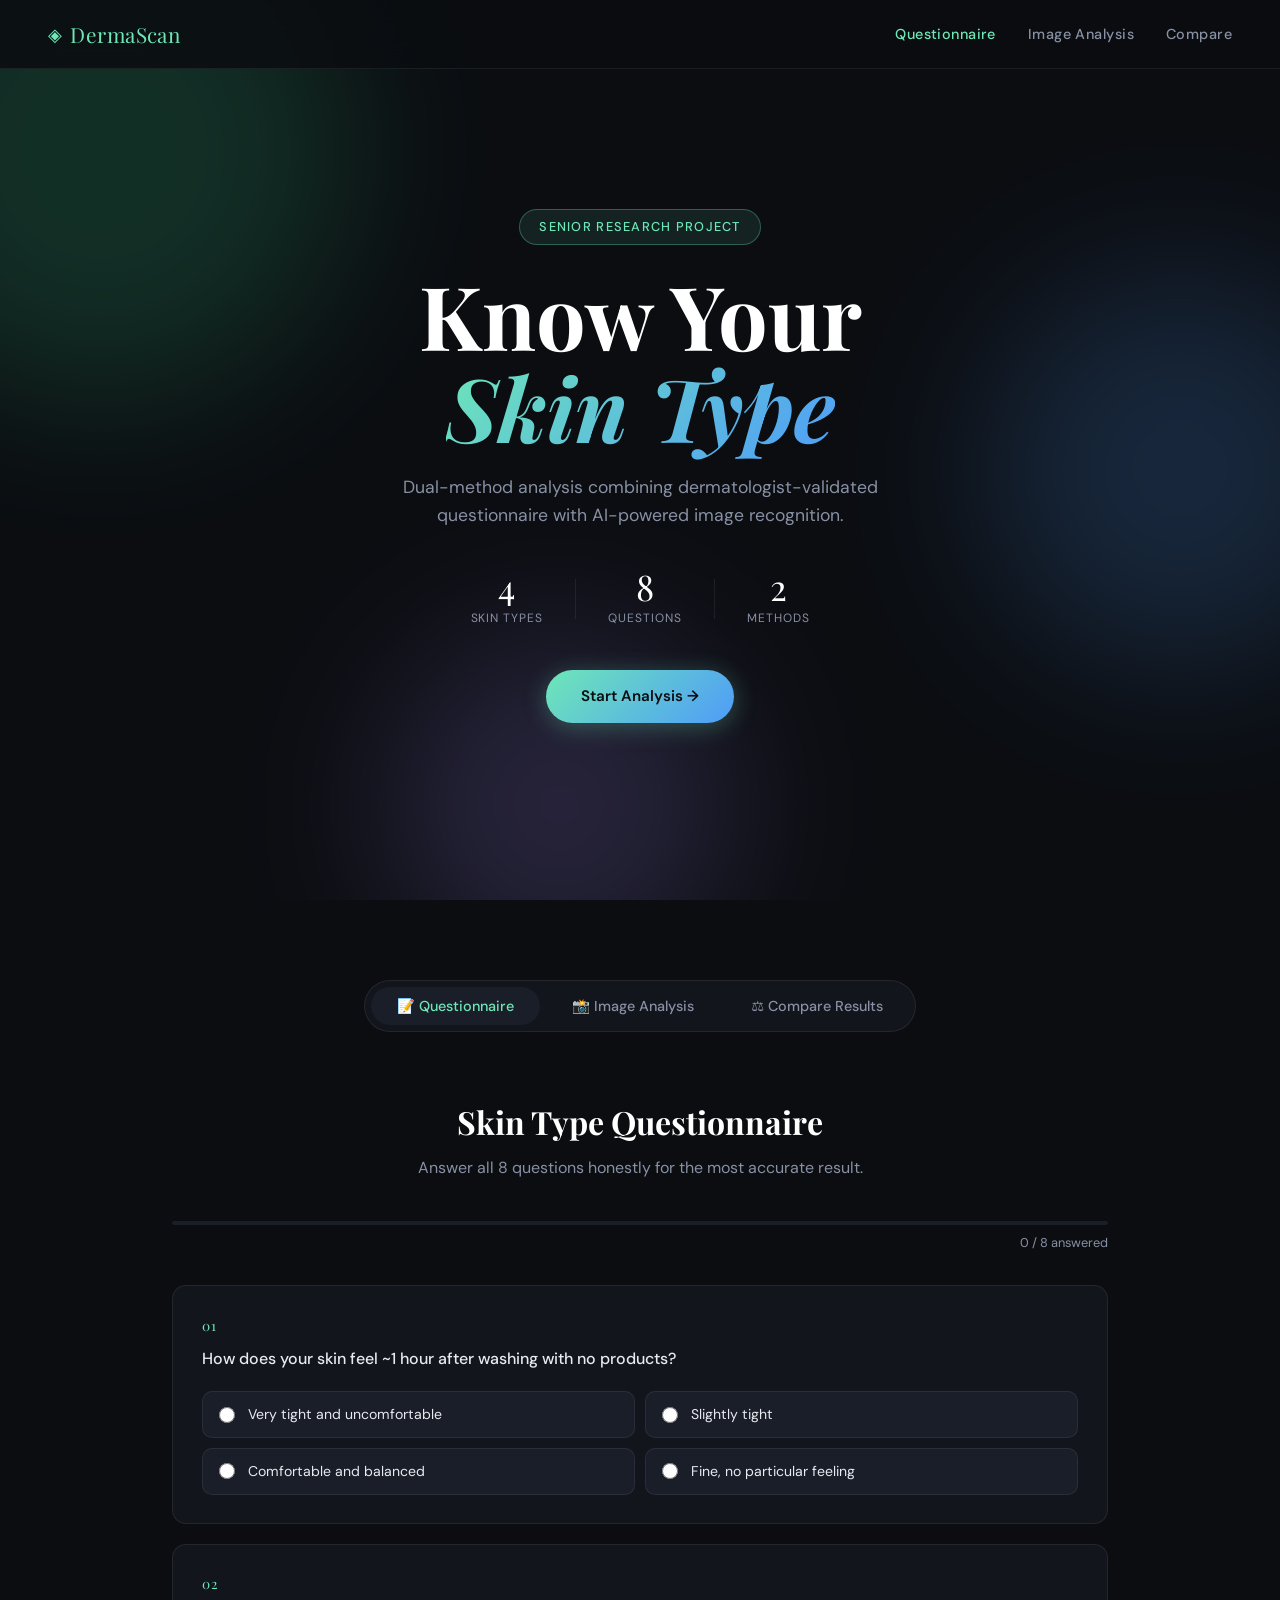
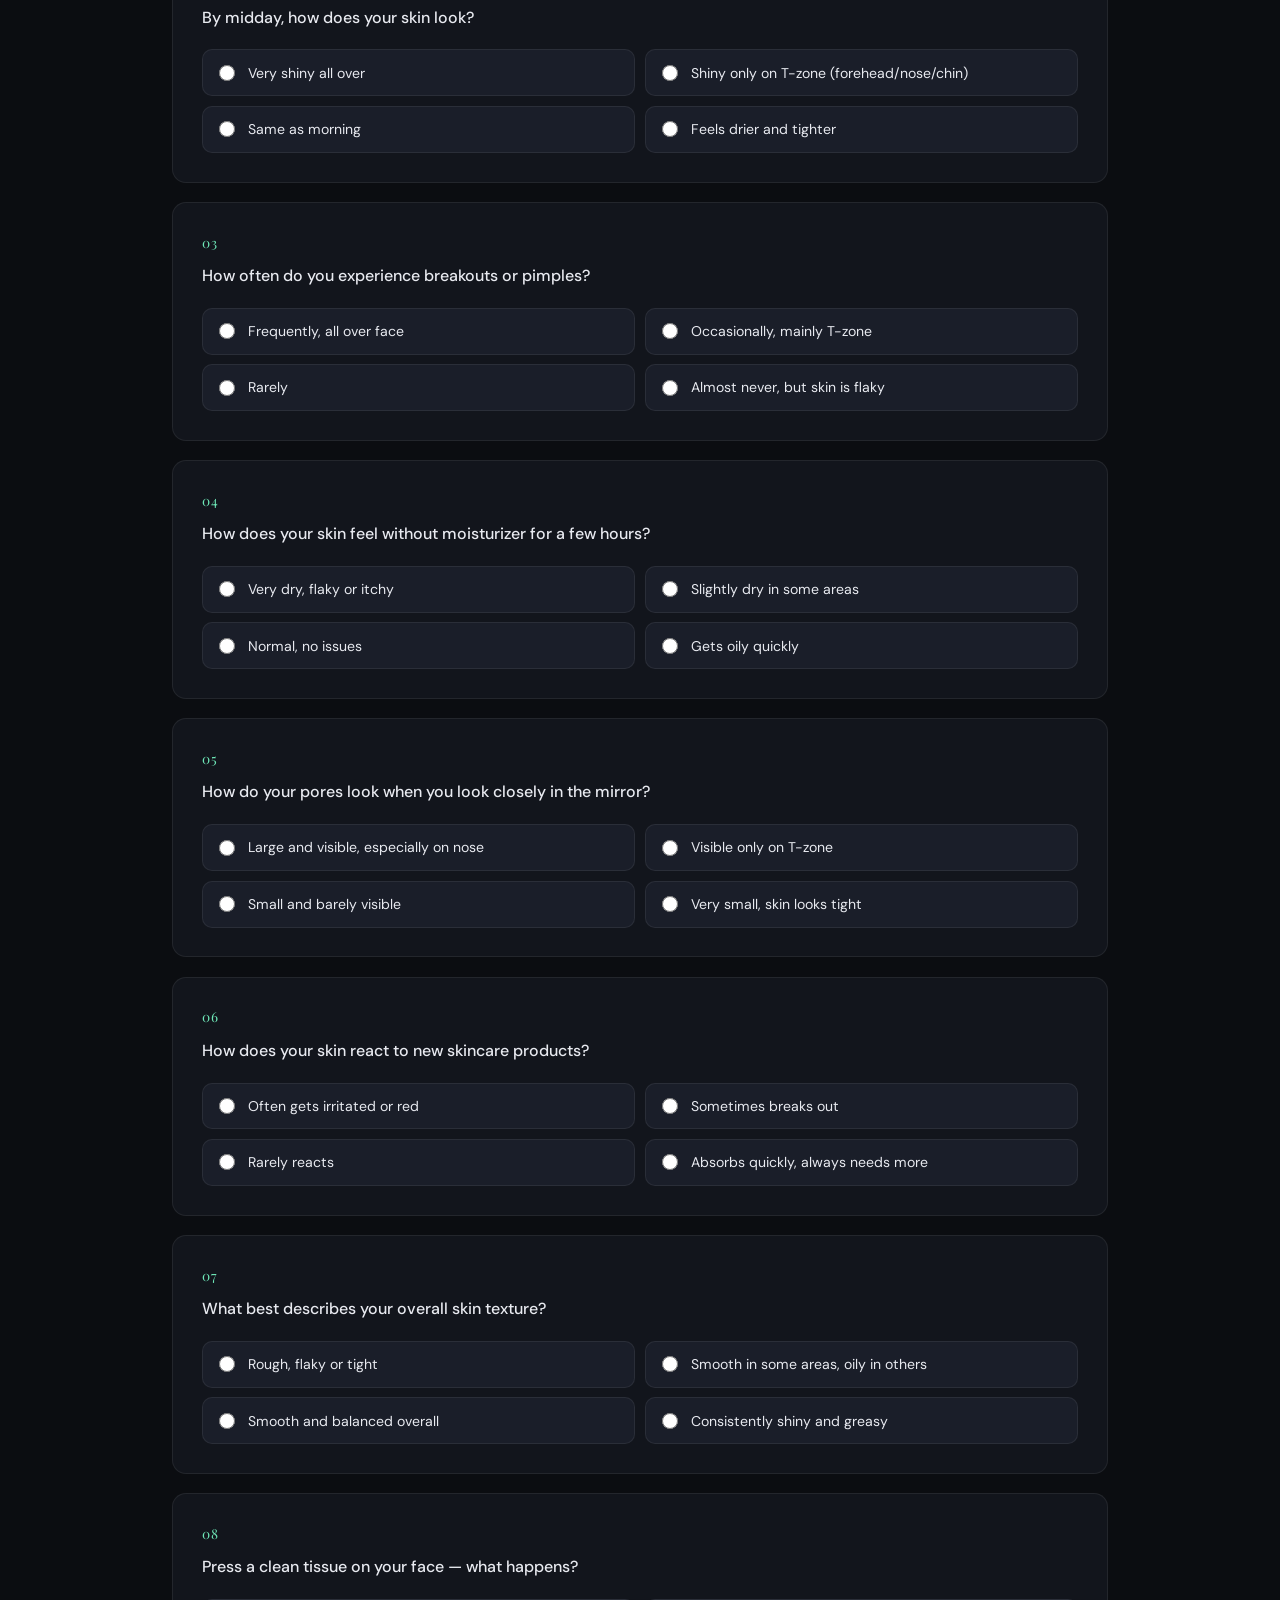
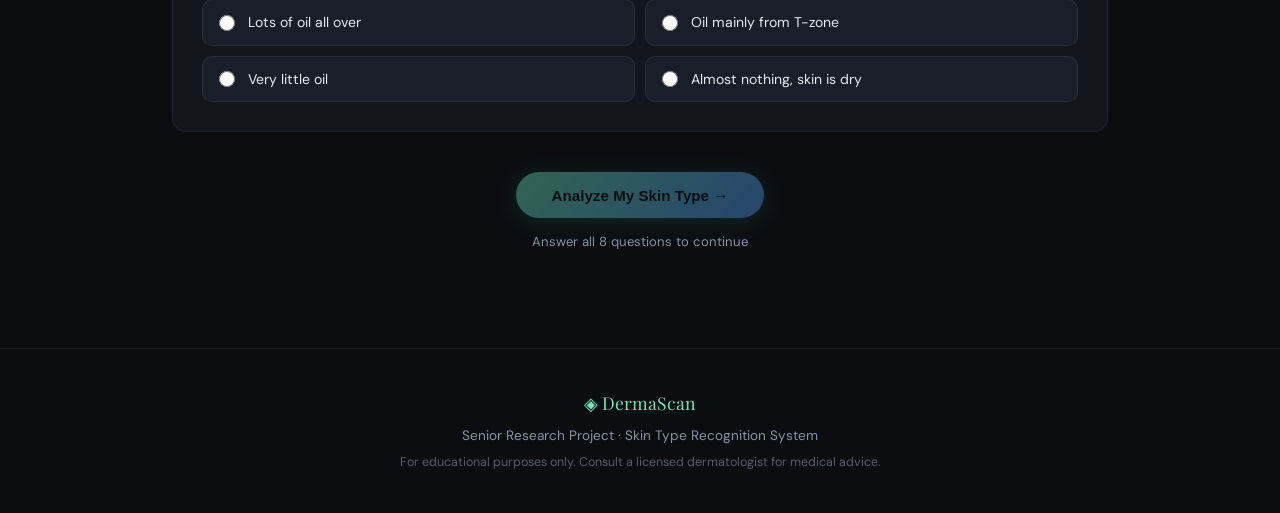
==== templates/index.html @ 72dd7082 "Add files via upload" ====
<!DOCTYPE html>
<html lang="en">
<head>
  <meta charset="UTF-8"/>
  <meta name="viewport" content="width=device-width, initial-scale=1.0"/>
  <title>DermaScan — Skin Type Analyzer</title>
  <link rel="preconnect" href="https://fonts.googleapis.com"/>
  <link href="https://fonts.googleapis.com/css2?family=Playfair+Display:ital,wght@0,400;0,700;1,400&family=DM+Sans:wght@300;400;500&display=swap" rel="stylesheet"/>
  <link rel="stylesheet" href="/static/css/style.css"/>
</head>
<body>

<!-- ── NAV ─────────────────────────────────────────────────────────── -->
<nav class="nav">
  <div class="nav-brand">
    <span class="nav-icon">◈</span>
    <span>DermaScan</span>
  </div>
  <div class="nav-links">
    <a href="#questionnaire" class="nav-link active" data-tab="questionnaire">Questionnaire</a>
    <a href="#image"         class="nav-link"        data-tab="image">Image Analysis</a>
    <a href="#compare"       class="nav-link"        data-tab="compare">Compare</a>
  </div>
</nav>

<!-- ── HERO ────────────────────────────────────────────────────────── -->
<header class="hero">
  <div class="hero-bg">
    <div class="orb orb-1"></div>
    <div class="orb orb-2"></div>
    <div class="orb orb-3"></div>
  </div>
  <div class="hero-content">
    <div class="hero-badge">Senior Research Project</div>
    <h1 class="hero-title">Know Your<br/><em>Skin Type</em></h1>
    <p class="hero-sub">Dual-method analysis combining dermatologist-validated questionnaire with AI-powered image recognition.</p>
    <div class="hero-stats">
      <div class="stat"><span class="stat-num">4</span><span class="stat-label">Skin Types</span></div>
      <div class="stat-divider"></div>
      <div class="stat"><span class="stat-num">8</span><span class="stat-label">Questions</span></div>
      <div class="stat-divider"></div>
      <div class="stat"><span class="stat-num">2</span><span class="stat-label">Methods</span></div>
    </div>
    <a href="#questionnaire" class="btn-primary" onclick="scrollToTabs()">Start Analysis →</a>
  </div>
</header>

<!-- ── TABS ────────────────────────────────────────────────────────── -->
<main class="main" id="tabs-section">
  <div class="tabs-wrapper">
    <div class="tabs">
      <button class="tab active" data-tab="questionnaire">📝 Questionnaire</button>
      <button class="tab"        data-tab="image">📸 Image Analysis</button>
      <button class="tab"        data-tab="compare">⚖️ Compare Results</button>
    </div>
  </div>

  <!-- ── TAB 1: Questionnaire ──────────────────────────────────────── -->
  <section class="tab-content active" id="tab-questionnaire">
    <div class="section-header">
      <h2>Skin Type Questionnaire</h2>
      <p>Answer all 8 questions honestly for the most accurate result.</p>
    </div>

    <div class="progress-wrap">
      <div class="progress-bar" id="progress-bar"></div>
    </div>
    <p class="progress-label" id="progress-label">0 / 8 answered</p>

    <form id="quiz-form">
      <div class="questions-grid">

        <div class="question-card" data-q="0">
          <div class="q-number">01</div>
          <h3>How does your skin feel ~1 hour after washing with no products?</h3>
          <div class="options">
            <label class="option"><input type="radio" name="q0" value="Very tight and uncomfortable"/><span>Very tight and uncomfortable</span></label>
            <label class="option"><input type="radio" name="q0" value="Slightly tight"/><span>Slightly tight</span></label>
            <label class="option"><input type="radio" name="q0" value="Comfortable and balanced"/><span>Comfortable and balanced</span></label>
            <label class="option"><input type="radio" name="q0" value="Fine, no particular feeling"/><span>Fine, no particular feeling</span></label>
          </div>
        </div>

        <div class="question-card" data-q="1">
          <div class="q-number">02</div>
          <h3>By midday, how does your skin look?</h3>
          <div class="options">
            <label class="option"><input type="radio" name="q1" value="Very shiny all over"/><span>Very shiny all over</span></label>
            <label class="option"><input type="radio" name="q1" value="Shiny only on T-zone"/><span>Shiny only on T-zone (forehead/nose/chin)</span></label>
            <label class="option"><input type="radio" name="q1" value="Same as morning"/><span>Same as morning</span></label>
            <label class="option"><input type="radio" name="q1" value="Feels drier and tighter"/><span>Feels drier and tighter</span></label>
          </div>
        </div>

        <div class="question-card" data-q="2">
          <div class="q-number">03</div>
          <h3>How often do you experience breakouts or pimples?</h3>
          <div class="options">
            <label class="option"><input type="radio" name="q2" value="Frequently, all over face"/><span>Frequently, all over face</span></label>
            <label class="option"><input type="radio" name="q2" value="Occasionally, mainly T-zone"/><span>Occasionally, mainly T-zone</span></label>
            <label class="option"><input type="radio" name="q2" value="Rarely"/><span>Rarely</span></label>
            <label class="option"><input type="radio" name="q2" value="Almost never, but skin is flaky"/><span>Almost never, but skin is flaky</span></label>
          </div>
        </div>

        <div class="question-card" data-q="3">
          <div class="q-number">04</div>
          <h3>How does your skin feel without moisturizer for a few hours?</h3>
          <div class="options">
            <label class="option"><input type="radio" name="q3" value="Very dry, flaky or itchy"/><span>Very dry, flaky or itchy</span></label>
            <label class="option"><input type="radio" name="q3" value="Slightly dry in some areas"/><span>Slightly dry in some areas</span></label>
            <label class="option"><input type="radio" name="q3" value="Normal, no issues"/><span>Normal, no issues</span></label>
            <label class="option"><input type="radio" name="q3" value="Gets oily quickly"/><span>Gets oily quickly</span></label>
          </div>
        </div>

        <div class="question-card" data-q="4">
          <div class="q-number">05</div>
          <h3>How do your pores look when you look closely in the mirror?</h3>
          <div class="options">
            <label class="option"><input type="radio" name="q4" value="Large and visible especially on nose"/><span>Large and visible, especially on nose</span></label>
            <label class="option"><input type="radio" name="q4" value="Visible only on T-zone"/><span>Visible only on T-zone</span></label>
            <label class="option"><input type="radio" name="q4" value="Small and barely visible"/><span>Small and barely visible</span></label>
            <label class="option"><input type="radio" name="q4" value="Very small, skin looks tight"/><span>Very small, skin looks tight</span></label>
          </div>
        </div>

        <div class="question-card" data-q="5">
          <div class="q-number">06</div>
          <h3>How does your skin react to new skincare products?</h3>
          <div class="options">
            <label class="option"><input type="radio" name="q5" value="Often irritated or red"/><span>Often gets irritated or red</span></label>
            <label class="option"><input type="radio" name="q5" value="Sometimes breaks out"/><span>Sometimes breaks out</span></label>
            <label class="option"><input type="radio" name="q5" value="Rarely reacts"/><span>Rarely reacts</span></label>
            <label class="option"><input type="radio" name="q5" value="Absorbs quickly, needs more"/><span>Absorbs quickly, always needs more</span></label>
          </div>
        </div>

        <div class="question-card" data-q="6">
          <div class="q-number">07</div>
          <h3>What best describes your overall skin texture?</h3>
          <div class="options">
            <label class="option"><input type="radio" name="q6" value="Rough, flaky or tight"/><span>Rough, flaky or tight</span></label>
            <label class="option"><input type="radio" name="q6" value="Smooth some areas, oily others"/><span>Smooth in some areas, oily in others</span></label>
            <label class="option"><input type="radio" name="q6" value="Smooth and balanced overall"/><span>Smooth and balanced overall</span></label>
            <label class="option"><input type="radio" name="q6" value="Consistently shiny and greasy"/><span>Consistently shiny and greasy</span></label>
          </div>
        </div>

        <div class="question-card" data-q="7">
          <div class="q-number">08</div>
          <h3>Press a clean tissue on your face — what happens?</h3>
          <div class="options">
            <label class="option"><input type="radio" name="q7" value="Lots of oil all over"/><span>Lots of oil all over</span></label>
            <label class="option"><input type="radio" name="q7" value="Oil mainly from T-zone"/><span>Oil mainly from T-zone</span></label>
            <label class="option"><input type="radio" name="q7" value="Very little oil"/><span>Very little oil</span></label>
            <label class="option"><input type="radio" name="q7" value="Almost nothing, skin is dry"/><span>Almost nothing, skin is dry</span></label>
          </div>
        </div>

      </div><!-- .questions-grid -->

      <div class="submit-wrap">
        <button type="submit" class="btn-primary" id="quiz-submit" disabled>
          Analyze My Skin Type →
        </button>
        <p class="submit-note" id="submit-note">Answer all 8 questions to continue</p>
      </div>
    </form>

    <!-- Result -->
    <div class="result-section hidden" id="quiz-result"></div>
  </section>

  <!-- ── TAB 2: Image Analysis ─────────────────────────────────────── -->
  <section class="tab-content" id="tab-image">
    <div class="section-header">
      <h2>Image Analysis</h2>
      <p>Upload a clear face photo for AI-powered skin type detection.</p>
    </div>

    <div class="upload-area" id="upload-area">
      <div class="upload-icon">◈</div>
      <h3>Drop your photo here</h3>
      <p>or click to browse</p>
      <p class="upload-hint">JPG, PNG · Max 16MB · Clear lighting, face forward</p>
      <input type="file" id="img-input" accept="image/jpeg,image/png" hidden/>
    </div>

    <div class="img-preview hidden" id="img-preview">
      <img id="preview-img" src="" alt="Preview"/>
      <button class="btn-outline" id="change-img">Change Photo</button>
    </div>

    <div class="submit-wrap">
      <button class="btn-primary" id="img-submit" disabled>
        Analyze Image →
      </button>
    </div>

    <div class="result-section hidden" id="img-result"></div>
  </section>

  <!-- ── TAB 3: Compare ────────────────────────────────────────────── -->
  <section class="tab-content" id="tab-compare">
    <div class="section-header">
      <h2>Compare Results</h2>
      <p>Side-by-side comparison of both analysis methods.</p>
    </div>
    <div id="compare-content">
      <div class="compare-placeholder">
        <div class="placeholder-icon">◈</div>
        <h3>Complete both analyses first</h3>
        <p>Use the Questionnaire and Image Analysis tabs, then come back here to compare your results.</p>
        <div class="placeholder-steps">
          <div class="placeholder-step" id="step-q">① Questionnaire <span class="step-status">Pending</span></div>
          <div class="placeholder-step" id="step-i">② Image Analysis <span class="step-status">Pending</span></div>
        </div>
      </div>
    </div>
  </section>

</main>

<!-- ── FOOTER ───────────────────────────────────────────────────────── -->
<footer class="footer">
  <div class="footer-inner">
    <div class="footer-brand">◈ DermaScan</div>
    <p>Senior Research Project · Skin Type Recognition System</p>
    <p class="footer-note">For educational purposes only. Consult a licensed dermatologist for medical advice.</p>
  </div>
</footer>

<script src="/static/js/main.js"></script>
</body>
</html>
---- static/css/style.css ----
/* ── Reset & Variables ─────────────────────────────────────────────── */
*, *::before, *::after { box-sizing: border-box; margin: 0; padding: 0; }

:root {
  --bg:        #0b0d11;
  --bg2:       #12151c;
  --bg3:       #1a1e29;
  --border:    rgba(255,255,255,0.07);
  --text:      #e8eaf0;
  --text-muted:#8890a4;
  --accent:    #6ee7b7;
  --dry:       #4f9cf9;
  --normal:    #34c985;
  --oily:      #f5a623;
  --combo:     #a78bfa;
  --radius:    14px;
  --shadow:    0 8px 32px rgba(0,0,0,0.4);
  --font-display: 'Playfair Display', Georgia, serif;
  --font-body:    'DM Sans', system-ui, sans-serif;
}

html { scroll-behavior: smooth; }

body {
  font-family: var(--font-body);
  background: var(--bg);
  color: var(--text);
  line-height: 1.6;
  min-height: 100vh;
}

/* ── Nav ───────────────────────────────────────────────────────────── */
.nav {
  position: fixed; top: 0; left: 0; right: 0; z-index: 100;
  display: flex; align-items: center; justify-content: space-between;
  padding: 1.1rem 3rem;
  background: rgba(11,13,17,0.85);
  backdrop-filter: blur(16px);
  border-bottom: 1px solid var(--border);
}
.nav-brand {
  display: flex; align-items: center; gap: 0.5rem;
  font-family: var(--font-display); font-size: 1.3rem;
  color: var(--accent); letter-spacing: 0.02em;
}
.nav-icon { font-size: 1.1rem; }
.nav-links { display: flex; gap: 2rem; }
.nav-link {
  color: var(--text-muted); text-decoration: none;
  font-size: 0.9rem; font-weight: 500; letter-spacing: 0.03em;
  transition: color 0.2s;
}
.nav-link:hover, .nav-link.active { color: var(--accent); }

/* ── Hero ──────────────────────────────────────────────────────────── */
.hero {
  position: relative; min-height: 100vh;
  display: flex; align-items: center; justify-content: center;
  overflow: hidden; text-align: center; padding: 6rem 2rem 4rem;
}
.hero-bg {
  position: absolute; inset: 0; pointer-events: none;
}
.orb {
  position: absolute; border-radius: 50%;
  filter: blur(80px); opacity: 0.18;
  animation: float 8s ease-in-out infinite;
}
.orb-1 { width: 500px; height: 500px; background: #34c985; top: -100px; left: -150px; animation-delay: 0s; }
.orb-2 { width: 400px; height: 400px; background: #4f9cf9; top: 30%; right: -100px; animation-delay: 3s; }
.orb-3 { width: 350px; height: 350px; background: #a78bfa; bottom: -80px; left: 30%; animation-delay: 5s; }

@keyframes float {
  0%, 100% { transform: translateY(0) scale(1); }
  50%       { transform: translateY(-30px) scale(1.05); }
}

.hero-content { position: relative; z-index: 2; max-width: 720px; }

.hero-badge {
  display: inline-block;
  padding: 0.4rem 1.2rem;
  background: rgba(110,231,183,0.1);
  border: 1px solid rgba(110,231,183,0.3);
  border-radius: 999px;
  color: var(--accent);
  font-size: 0.8rem; font-weight: 500; letter-spacing: 0.1em;
  text-transform: uppercase; margin-bottom: 1.5rem;
}

.hero-title {
  font-family: var(--font-display);
  font-size: clamp(3rem, 8vw, 5.5rem);
  line-height: 1.05;
  color: #fff;
  margin-bottom: 1.2rem;
}
.hero-title em {
  font-style: italic; color: var(--accent);
  background: linear-gradient(135deg, #6ee7b7, #4f9cf9);
  -webkit-background-clip: text; -webkit-text-fill-color: transparent;
}
.hero-sub {
  font-size: 1.1rem; color: var(--text-muted);
  max-width: 480px; margin: 0 auto 2.5rem;
}

.hero-stats {
  display: flex; align-items: center; justify-content: center;
  gap: 2rem; margin-bottom: 2.5rem;
}
.stat { text-align: center; }
.stat-num {
  display: block; font-family: var(--font-display);
  font-size: 2.2rem; color: #fff; line-height: 1;
}
.stat-label { font-size: 0.75rem; color: var(--text-muted); text-transform: uppercase; letter-spacing: 0.08em; }
.stat-divider { width: 1px; height: 40px; background: var(--border); }

/* ── Buttons ───────────────────────────────────────────────────────── */
.btn-primary {
  display: inline-flex; align-items: center; gap: 0.5rem;
  padding: 0.9rem 2.2rem;
  background: linear-gradient(135deg, #6ee7b7, #4f9cf9);
  color: #0b0d11; font-weight: 600; font-size: 0.95rem;
  border: none; border-radius: 999px; cursor: pointer;
  text-decoration: none;
  transition: transform 0.2s, box-shadow 0.2s, opacity 0.2s;
  box-shadow: 0 4px 24px rgba(110,231,183,0.3);
}
.btn-primary:hover { transform: translateY(-2px); box-shadow: 0 8px 32px rgba(110,231,183,0.4); }
.btn-primary:disabled { opacity: 0.4; cursor: not-allowed; transform: none; }
.btn-outline {
  padding: 0.6rem 1.4rem;
  background: transparent;
  border: 1px solid var(--border);
  color: var(--text-muted); border-radius: 999px;
  cursor: pointer; font-size: 0.85rem;
  transition: all 0.2s;
}
.btn-outline:hover { border-color: var(--accent); color: var(--accent); }

/* ── Main / Tabs ───────────────────────────────────────────────────── */
.main { max-width: 1000px; margin: 0 auto; padding: 4rem 2rem 6rem; }

.tabs-wrapper {
  display: flex; justify-content: center; margin-bottom: 3rem;
  position: sticky; top: 64px; z-index: 50;
  background: var(--bg); padding: 1rem 0;
}
.tabs {
  display: flex; gap: 0.4rem;
  background: var(--bg2);
  border: 1px solid var(--border);
  border-radius: 999px; padding: 0.4rem;
}
.tab {
  padding: 0.6rem 1.6rem;
  background: transparent; border: none;
  color: var(--text-muted); border-radius: 999px;
  cursor: pointer; font-family: var(--font-body);
  font-size: 0.9rem; font-weight: 500;
  transition: all 0.2s;
}
.tab:hover  { color: var(--text); }
.tab.active { background: var(--bg3); color: var(--accent); }

.tab-content { display: none; }
.tab-content.active { display: block; animation: fadeIn 0.3s ease; }

@keyframes fadeIn { from { opacity: 0; transform: translateY(10px); } to { opacity: 1; transform: translateY(0); } }

.section-header { text-align: center; margin-bottom: 2.5rem; }
.section-header h2 { font-family: var(--font-display); font-size: 2rem; color: #fff; margin-bottom: 0.5rem; }
.section-header p  { color: var(--text-muted); }

/* ── Progress Bar ──────────────────────────────────────────────────── */
.progress-wrap {
  height: 4px; background: var(--bg3); border-radius: 2px;
  margin-bottom: 0.5rem; overflow: hidden;
}
.progress-bar {
  height: 100%; width: 0%;
  background: linear-gradient(90deg, #6ee7b7, #4f9cf9);
  border-radius: 2px; transition: width 0.4s ease;
}
.progress-label { text-align: right; font-size: 0.8rem; color: var(--text-muted); margin-bottom: 2rem; }

/* ── Question Cards ────────────────────────────────────────────────── */
.questions-grid { display: grid; gap: 1.2rem; }

.question-card {
  background: var(--bg2); border: 1px solid var(--border);
  border-radius: var(--radius); padding: 1.8rem;
  transition: border-color 0.2s;
  position: relative;
}
.question-card.answered { border-color: rgba(110,231,183,0.3); }

.q-number {
  font-family: var(--font-display); font-size: 0.85rem;
  color: var(--accent); letter-spacing: 0.1em;
  margin-bottom: 0.6rem;
}
.question-card h3 {
  font-size: 1rem; font-weight: 500;
  color: var(--text); margin-bottom: 1.2rem;
}
.options { display: grid; grid-template-columns: 1fr 1fr; gap: 0.6rem; }

.option {
  display: flex; align-items: center; gap: 0.8rem;
  padding: 0.7rem 1rem;
  background: var(--bg3); border: 1px solid var(--border);
  border-radius: 10px; cursor: pointer;
  transition: all 0.15s; font-size: 0.88rem;
}
.option:hover { border-color: rgba(110,231,183,0.4); background: rgba(110,231,183,0.05); }
.option input[type=radio] { accent-color: var(--accent); width: 16px; height: 16px; flex-shrink: 0; }
.option:has(input:checked) {
  border-color: var(--accent);
  background: rgba(110,231,183,0.08);
  color: var(--accent);
}

.submit-wrap { text-align: center; margin-top: 2.5rem; }
.submit-note { font-size: 0.82rem; color: var(--text-muted); margin-top: 0.8rem; }

/* ── Upload Area ───────────────────────────────────────────────────── */
.upload-area {
  border: 2px dashed var(--border);
  border-radius: var(--radius);
  padding: 4rem 2rem; text-align: center;
  cursor: pointer; transition: all 0.2s;
  background: var(--bg2);
}
.upload-area:hover { border-color: var(--accent); background: rgba(110,231,183,0.03); }
.upload-area.drag-over { border-color: var(--accent); background: rgba(110,231,183,0.06); }
.upload-icon { font-size: 2.5rem; color: var(--accent); margin-bottom: 1rem; }
.upload-area h3 { font-family: var(--font-display); font-size: 1.3rem; color: #fff; margin-bottom: 0.4rem; }
.upload-area p  { color: var(--text-muted); font-size: 0.9rem; }
.upload-hint { font-size: 0.78rem !important; margin-top: 0.8rem; }

.img-preview { text-align: center; }
.img-preview img {
  max-width: 320px; max-height: 320px;
  border-radius: var(--radius); border: 1px solid var(--border);
  object-fit: cover; margin-bottom: 1rem;
  box-shadow: var(--shadow);
}

/* ── Result Section ────────────────────────────────────────────────── */
.result-section { margin-top: 3rem; animation: fadeIn 0.4s ease; }

.result-hero {
  background: var(--bg2); border: 1px solid var(--border);
  border-radius: var(--radius); padding: 2.5rem;
  text-align: center; margin-bottom: 2rem;
  position: relative; overflow: hidden;
}
.result-hero::before {
  content: ''; position: absolute; inset: 0;
  background: radial-gradient(ellipse at 50% 0%, var(--result-color, #6ee7b7) 0%, transparent 60%);
  opacity: 0.08; pointer-events: none;
}
.result-emoji { font-size: 3rem; margin-bottom: 0.5rem; }
.result-type {
  font-family: var(--font-display); font-size: 2.5rem;
  color: #fff; margin-bottom: 0.5rem;
}
.result-type span { color: var(--result-color, var(--accent)); }
.result-conf { font-size: 0.85rem; color: var(--text-muted); margin-bottom: 1rem; }
.result-desc { color: var(--text-muted); max-width: 500px; margin: 0 auto; font-size: 0.95rem; }

.scores-grid { display: grid; grid-template-columns: repeat(4,1fr); gap: 1rem; margin-bottom: 2rem; }
.score-item {
  background: var(--bg2); border: 1px solid var(--border);
  border-radius: 12px; padding: 1rem; text-align: center;
}
.score-label { font-size: 0.75rem; color: var(--text-muted); text-transform: uppercase; letter-spacing: 0.06em; margin-bottom: 0.5rem; }
.score-val   { font-family: var(--font-display); font-size: 1.6rem; color: #fff; }
.score-bar-wrap { height: 4px; background: var(--bg3); border-radius: 2px; margin-top: 0.5rem; }
.score-fill { height: 100%; border-radius: 2px; transition: width 1s ease; }

.info-grid { display: grid; grid-template-columns: 1fr 1fr; gap: 1.2rem; }
.info-card {
  background: var(--bg2); border: 1px solid var(--border);
  border-radius: var(--radius); padding: 1.5rem;
}
.info-card h4 { font-size: 0.8rem; text-transform: uppercase; letter-spacing: 0.08em; color: var(--accent); margin-bottom: 1rem; }
.info-list { list-style: none; }
.info-list li {
  padding: 0.4rem 0; border-bottom: 1px solid var(--border);
  font-size: 0.88rem; color: var(--text-muted);
  display: flex; align-items: flex-start; gap: 0.5rem;
}
.info-list li:last-child { border-bottom: none; }
.info-list li::before { content: '→'; color: var(--accent); flex-shrink: 0; }
.avoid-card {
  background: rgba(245,166,35,0.06);
  border: 1px solid rgba(245,166,35,0.2);
  border-radius: var(--radius); padding: 1rem 1.5rem;
  margin-top: 1.2rem; font-size: 0.88rem; color: var(--text-muted);
  grid-column: 1 / -1;
}
.avoid-card strong { color: #f5a623; }

/* ── Features Grid (Image tab) ─────────────────────────────────────── */
.features-grid { display: grid; grid-template-columns: repeat(2,1fr); gap: 0.8rem; margin-bottom: 1.5rem; }
.feature-item {
  background: var(--bg3); border: 1px solid var(--border);
  border-radius: 10px; padding: 0.8rem 1rem;
  display: flex; justify-content: space-between; align-items: center;
}
.feature-label { font-size: 0.8rem; color: var(--text-muted); }
.feature-val   { font-weight: 500; font-size: 0.9rem; color: var(--text); }
.face-badge {
  display: inline-flex; align-items: center; gap: 0.4rem;
  padding: 0.3rem 0.8rem; border-radius: 999px; font-size: 0.78rem;
  font-weight: 500;
}
.face-badge.detected { background: rgba(52,201,133,0.15); color: #34c985; border: 1px solid rgba(52,201,133,0.3); }
.face-badge.not-detected { background: rgba(245,166,35,0.15); color: #f5a623; border: 1px solid rgba(245,166,35,0.3); }

/* ── Compare ───────────────────────────────────────────────────────── */
.compare-placeholder { text-align: center; padding: 4rem 2rem; }
.placeholder-icon { font-size: 2.5rem; color: var(--accent); margin-bottom: 1rem; }
.compare-placeholder h3 { font-family: var(--font-display); font-size: 1.5rem; color: #fff; margin-bottom: 0.5rem; }
.compare-placeholder p  { color: var(--text-muted); margin-bottom: 2rem; }
.placeholder-steps { display: flex; flex-direction: column; gap: 0.6rem; align-items: center; }
.placeholder-step  {
  padding: 0.6rem 1.5rem; background: var(--bg2);
  border: 1px solid var(--border); border-radius: 8px;
  font-size: 0.88rem; color: var(--text-muted); min-width: 240px;
  display: flex; justify-content: space-between;
}
.step-status { color: var(--text-muted); }
.step-status.done { color: var(--accent); }

.compare-grid { display: grid; grid-template-columns: 1fr 1fr; gap: 1.5rem; margin-bottom: 2rem; }
.compare-card {
  background: var(--bg2); border: 1px solid var(--border);
  border-radius: var(--radius); padding: 2rem; text-align: center;
  border-top: 3px solid var(--card-color, var(--accent));
}
.compare-card .c-emoji { font-size: 2.5rem; margin-bottom: 0.5rem; }
.compare-card .c-type  { font-family: var(--font-display); font-size: 1.6rem; color: #fff; margin-bottom: 0.3rem; }
.compare-card .c-conf  { font-size: 0.82rem; color: var(--text-muted); margin-bottom: 1rem; }
.compare-card .c-method{ font-size: 0.75rem; text-transform: uppercase; letter-spacing: 0.08em; color: var(--text-muted); margin-bottom: 1.5rem; }

.agree-banner {
  text-align: center; padding: 1rem;
  border-radius: 10px; margin-bottom: 2rem;
  font-weight: 500; font-size: 0.95rem;
}
.agree-banner.agree  { background: rgba(52,201,133,0.1); border: 1px solid rgba(52,201,133,0.3); color: #34c985; }
.agree-banner.differ { background: rgba(245,166,35,0.1); border: 1px solid rgba(245,166,35,0.3); color: #f5a623; }

.final-section { margin-top: 2rem; }
.final-section h3 { font-family: var(--font-display); font-size: 1.4rem; color: #fff; margin-bottom: 1.2rem; text-align: center; }

/* ── Loading Spinner ───────────────────────────────────────────────── */
.spinner-wrap { text-align: center; padding: 3rem; }
.spinner {
  width: 40px; height: 40px; border-radius: 50%;
  border: 3px solid var(--border);
  border-top-color: var(--accent);
  animation: spin 0.8s linear infinite;
  margin: 0 auto 1rem;
}
@keyframes spin { to { transform: rotate(360deg); } }

/* ── Utilities ─────────────────────────────────────────────────────── */
.hidden { display: none !important; }

/* ── Footer ────────────────────────────────────────────────────────── */
.footer {
  border-top: 1px solid var(--border);
  padding: 2.5rem; text-align: center;
  color: var(--text-muted); font-size: 0.85rem;
}
.footer-brand { font-family: var(--font-display); font-size: 1.1rem; color: var(--accent); margin-bottom: 0.5rem; }
.footer-note  { font-size: 0.78rem; margin-top: 0.4rem; opacity: 0.6; }

/* ── Responsive ────────────────────────────────────────────────────── */
@media (max-width: 700px) {
  .nav { padding: 1rem 1.2rem; }
  .nav-links { gap: 1rem; }
  .options { grid-template-columns: 1fr; }
  .scores-grid { grid-template-columns: repeat(2,1fr); }
  .info-grid { grid-template-columns: 1fr; }
  .compare-grid { grid-template-columns: 1fr; }
  .tabs { flex-wrap: wrap; border-radius: var(--radius); }
  .features-grid { grid-template-columns: 1fr; }
}

/* ── Skincare Section ──────────────────────────────────────────────── */
.skincare-section { margin-top: 3rem; }

.skincare-title {
  font-family: var(--font-display); font-size: 1.3rem;
  color: var(--accent); margin: 2rem 0 1rem;
  padding-bottom: 0.5rem;
  border-bottom: 1px solid var(--border);
}

/* Routine Steps */
.routine-steps { display: flex; flex-direction: column; gap: 0.6rem; margin-bottom: 1rem; }
.routine-step {
  display: flex; gap: 1rem; align-items: flex-start;
  background: var(--bg2); border: 1px solid var(--border);
  border-radius: 10px; padding: 1rem 1.2rem;
  transition: border-color 0.2s;
}
.routine-step:hover { border-color: rgba(110,231,183,0.2); }
.step-num {
  font-family: var(--font-display); font-size: 1.1rem;
  font-weight: 700; min-width: 28px; line-height: 1.4;
}
.step-name { font-weight: 500; font-size: 0.95rem; color: var(--text); margin-bottom: 0.2rem; }
.step-desc { font-size: 0.82rem; color: var(--text-muted); }

/* Products Grid */
.products-grid { display: grid; grid-template-columns: 1fr 1fr; gap: 1rem; }
.product-card {
  background: var(--bg2); border: 1px solid var(--border);
  border-radius: var(--radius); padding: 1.4rem;
  transition: border-color 0.2s;
}
.product-card:hover { border-color: rgba(110,231,183,0.2); }
.product-cat {
  font-size: 0.75rem; text-transform: uppercase;
  letter-spacing: 0.1em; font-weight: 600;
  margin-bottom: 0.5rem;
}
.product-advice { font-size: 0.83rem; color: var(--text-muted); margin-bottom: 0.8rem; line-height: 1.5; }

/* Ingredient Tags */
.ingredients-row { margin-bottom: 0.8rem; }
.ing-group { margin-bottom: 0.5rem; }
.ing-label { font-size: 0.72rem; text-transform: uppercase; letter-spacing: 0.06em; color: var(--text-muted); margin-bottom: 0.4rem; }
.ing-tags { display: flex; flex-wrap: wrap; gap: 0.35rem; }
.tag {
  padding: 0.2rem 0.6rem; border-radius: 999px;
  font-size: 0.72rem; font-weight: 500;
}
.tag-good { background: rgba(52,201,133,0.12); color: #34c985; border: 1px solid rgba(52,201,133,0.25); }
.tag-bad  { background: rgba(245,166,35,0.12);  color: #f5a623; border: 1px solid rgba(245,166,35,0.25); }

/* Brand List */
.brand-list { display: flex; flex-direction: column; gap: 0.5rem; margin-top: 0.8rem; border-top: 1px solid var(--border); padding-top: 0.8rem; }
.brand-item { }
.brand-name { font-size: 0.85rem; font-weight: 500; color: var(--text); margin-bottom: 0.15rem; }
.brand-why  { font-size: 0.78rem; color: var(--text-muted); }

/* Ingredient Guide */
.ingredient-guide { display: grid; grid-template-columns: 1fr 1fr; gap: 1rem; margin-bottom: 2rem; }
.ing-section {
  background: var(--bg2); border: 1px solid var(--border);
  border-radius: var(--radius); padding: 1.2rem;
}
.ing-section-title { font-size: 0.82rem; font-weight: 600; color: var(--text); margin-bottom: 0.8rem; }

@media (max-width: 700px) {
  .products-grid { grid-template-columns: 1fr; }
  .ingredient-guide { grid-template-columns: 1fr; }
}
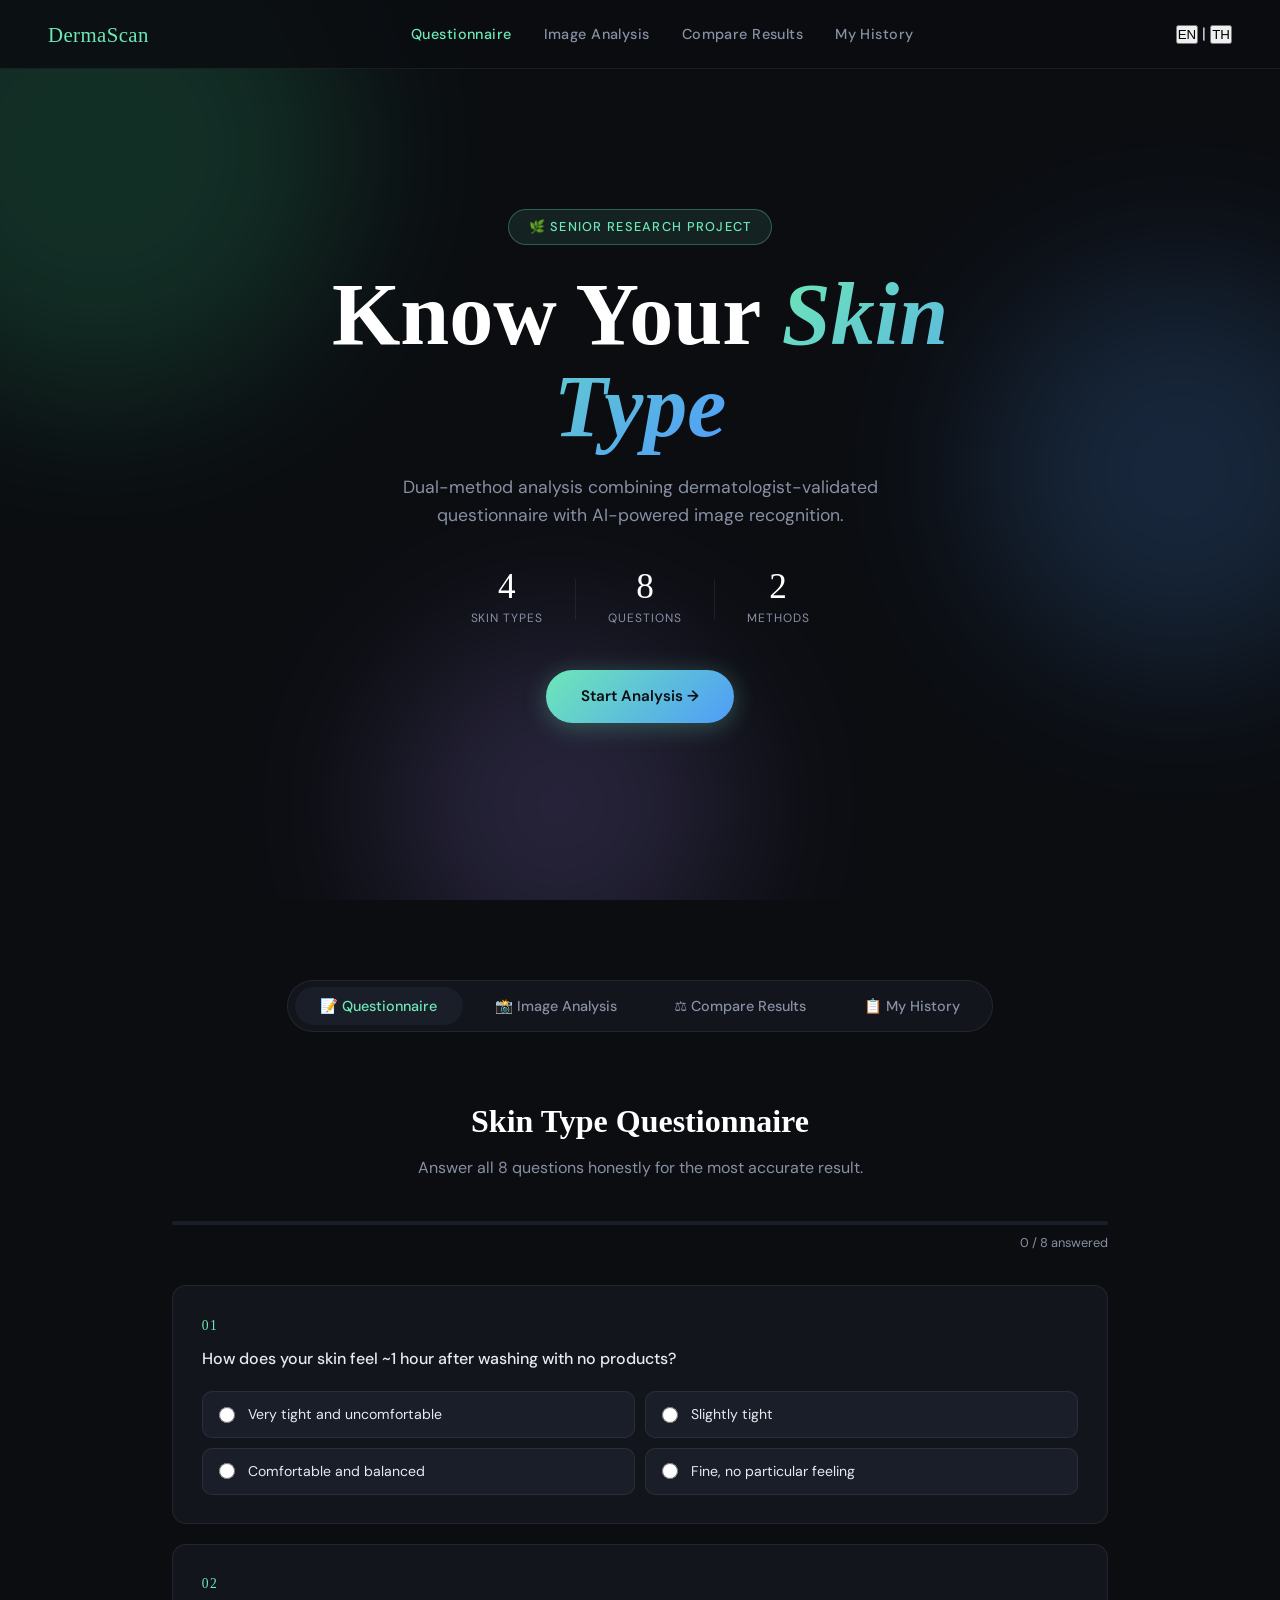
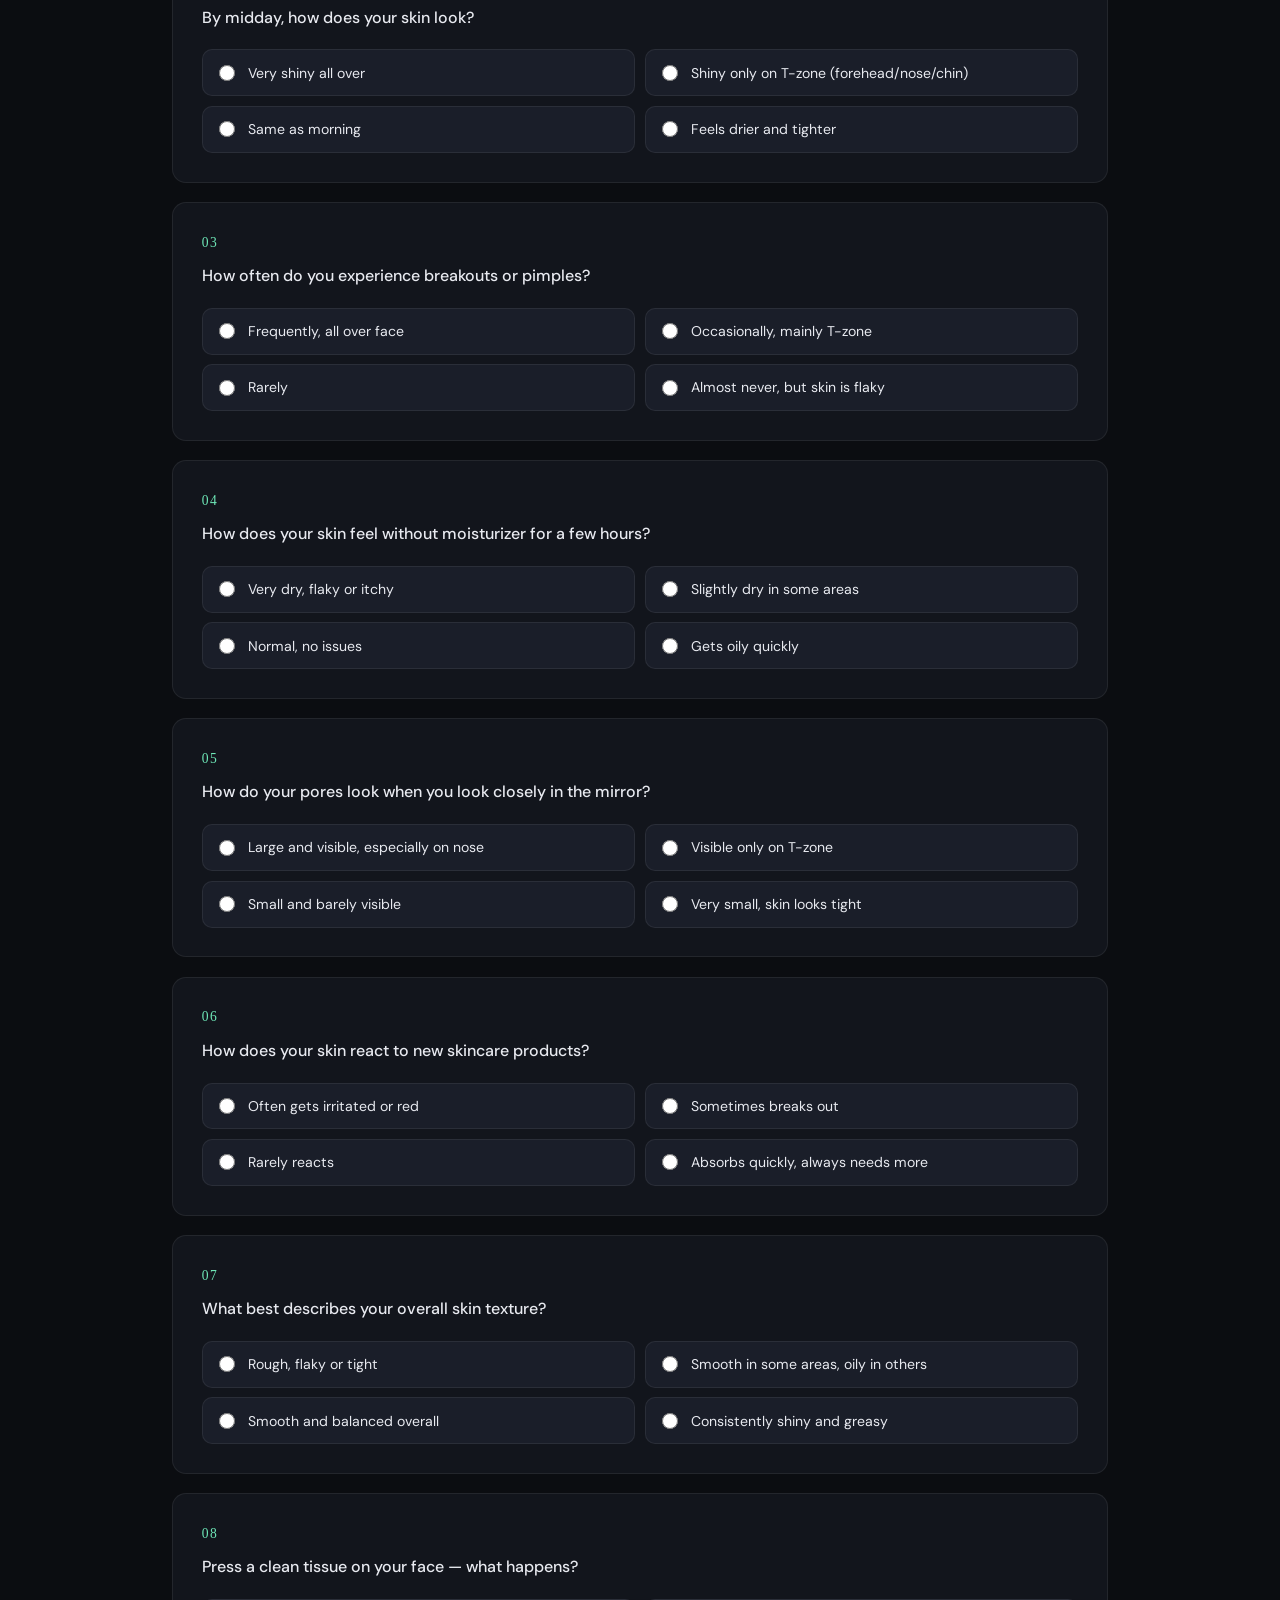
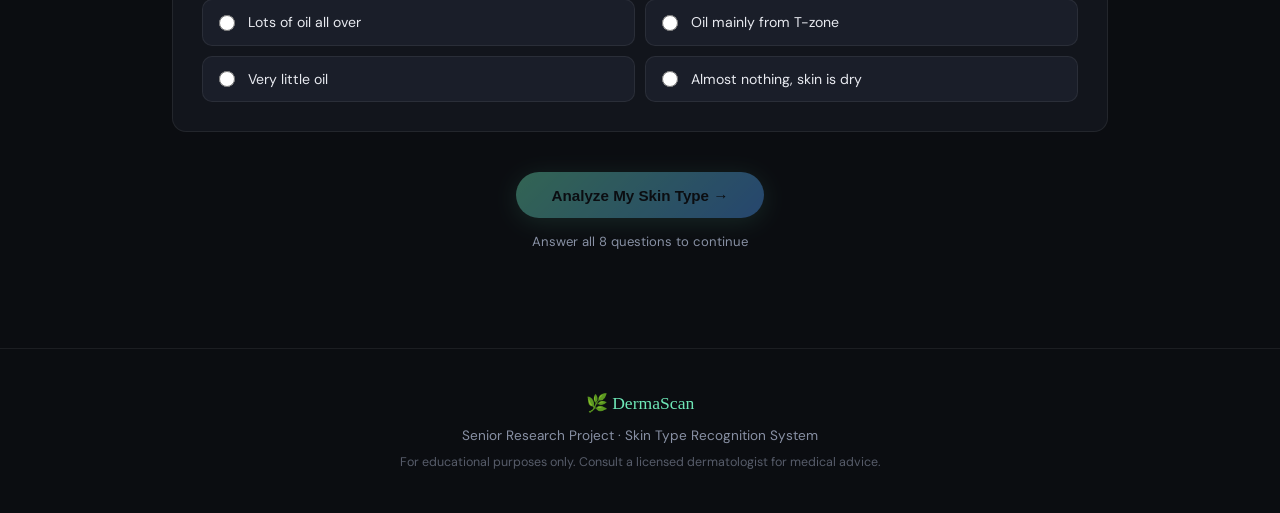
==== commit d48c2f05: "Add files via upload" ====
--- a/templates/index.html
+++ b/templates/index.html
@@ -1,29 +1,32 @@
 <!DOCTYPE html>
-<html lang="en">
+<html lang="en" data-lang="en">
 <head>
   <meta charset="UTF-8"/>
   <meta name="viewport" content="width=device-width, initial-scale=1.0"/>
   <title>DermaScan — Skin Type Analyzer</title>
   <link rel="preconnect" href="https://fonts.googleapis.com"/>
-  <link href="https://fonts.googleapis.com/css2?family=Playfair+Display:ital,wght@0,400;0,700;1,400&family=DM+Sans:wght@300;400;500&display=swap" rel="stylesheet"/>
+  <link href="https://fonts.googleapis.com/css2?family=Cormorant+Garamond:ital,wght@0,400;0,600;1,400&family=DM+Sans:wght@300;400;500&display=swap" rel="stylesheet"/>
   <link rel="stylesheet" href="/static/css/style.css"/>
 </head>
 <body>
 
-<!-- ── NAV ─────────────────────────────────────────────────────────── -->
+<!-- NAV -->
 <nav class="nav">
-  <div class="nav-brand">
-    <span class="nav-icon">◈</span>
-    <span>DermaScan</span>
-  </div>
+  <div class="nav-brand">DermaScan</div>
   <div class="nav-links">
-    <a href="#questionnaire" class="nav-link active" data-tab="questionnaire">Questionnaire</a>
-    <a href="#image"         class="nav-link"        data-tab="image">Image Analysis</a>
-    <a href="#compare"       class="nav-link"        data-tab="compare">Compare</a>
+    <a href="#" class="nav-link active" data-tab="questionnaire" data-i18n="tab_quiz">Questionnaire</a>
+    <a href="#" class="nav-link" data-tab="image" data-i18n="tab_image">Image Analysis</a>
+    <a href="#" class="nav-link" data-tab="compare" data-i18n="tab_compare">Compare Results</a>
+    <a href="#" class="nav-link" data-tab="history" data-i18n="tab_history">My History</a>
+  </div>
+  <div class="lang-switch">
+    <button class="lang-btn active" data-lang="en">EN</button>
+    <span class="lang-sep">|</span>
+    <button class="lang-btn" data-lang="th">TH</button>
   </div>
 </nav>
 
-<!-- ── HERO ────────────────────────────────────────────────────────── -->
+<!-- HERO -->
 <header class="hero">
   <div class="hero-bg">
     <div class="orb orb-1"></div>
@@ -31,9 +34,9 @@
     <div class="orb orb-3"></div>
   </div>
   <div class="hero-content">
-    <div class="hero-badge">Senior Research Project</div>
-    <h1 class="hero-title">Know Your<br/><em>Skin Type</em></h1>
-    <p class="hero-sub">Dual-method analysis combining dermatologist-validated questionnaire with AI-powered image recognition.</p>
+    <div class="hero-badge" data-i18n="hero_badge">🌿 Senior Research Project</div>
+    <h1 class="hero-title" data-i18n="hero_title">Know Your <em>Skin Type</em></h1>
+    <p class="hero-sub" data-i18n="hero_sub">Dual-method analysis combining dermatologist-validated questionnaire with AI-powered image recognition.</p>
     <div class="hero-stats">
       <div class="stat"><span class="stat-num">4</span><span class="stat-label">Skin Types</span></div>
       <div class="stat-divider"></div>
@@ -41,35 +44,32 @@
       <div class="stat-divider"></div>
       <div class="stat"><span class="stat-num">2</span><span class="stat-label">Methods</span></div>
     </div>
-    <a href="#questionnaire" class="btn-primary" onclick="scrollToTabs()">Start Analysis →</a>
+    <a href="#tabs-section" class="btn-primary" onclick="scrollToTabs()">Start Analysis →</a>
   </div>
 </header>
 
-<!-- ── TABS ────────────────────────────────────────────────────────── -->
+<!-- MAIN -->
 <main class="main" id="tabs-section">
   <div class="tabs-wrapper">
     <div class="tabs">
-      <button class="tab active" data-tab="questionnaire">📝 Questionnaire</button>
-      <button class="tab"        data-tab="image">📸 Image Analysis</button>
-      <button class="tab"        data-tab="compare">⚖️ Compare Results</button>
-    </div>
-  </div>
-
-  <!-- ── TAB 1: Questionnaire ──────────────────────────────────────── -->
+      <button class="tab active" data-tab="questionnaire" data-i18n="tab_quiz">📝 Questionnaire</button>
+      <button class="tab" data-tab="image" data-i18n="tab_image">📸 Image Analysis</button>
+      <button class="tab" data-tab="compare" data-i18n="tab_compare">⚖️ Compare Results</button>
+      <button class="tab" data-tab="history" data-i18n="tab_history">📋 My History</button>
+    </div>
+  </div>
+
+  <!-- TAB 1: Questionnaire -->
   <section class="tab-content active" id="tab-questionnaire">
     <div class="section-header">
-      <h2>Skin Type Questionnaire</h2>
-      <p>Answer all 8 questions honestly for the most accurate result.</p>
-    </div>
-
-    <div class="progress-wrap">
-      <div class="progress-bar" id="progress-bar"></div>
-    </div>
+      <h2 data-i18n="quiz_title">Skin Type Questionnaire</h2>
+      <p data-i18n="quiz_sub">Answer all 8 questions honestly for the most accurate result.</p>
+    </div>
+    <div class="progress-wrap"><div class="progress-bar" id="progress-bar"></div></div>
     <p class="progress-label" id="progress-label">0 / 8 answered</p>
 
     <form id="quiz-form">
       <div class="questions-grid">
-
         <div class="question-card" data-q="0">
           <div class="q-number">01</div>
           <h3>How does your skin feel ~1 hour after washing with no products?</h3>
@@ -80,7 +80,6 @@
             <label class="option"><input type="radio" name="q0" value="Fine, no particular feeling"/><span>Fine, no particular feeling</span></label>
           </div>
         </div>
-
         <div class="question-card" data-q="1">
           <div class="q-number">02</div>
           <h3>By midday, how does your skin look?</h3>
@@ -91,7 +90,6 @@
             <label class="option"><input type="radio" name="q1" value="Feels drier and tighter"/><span>Feels drier and tighter</span></label>
           </div>
         </div>
-
         <div class="question-card" data-q="2">
           <div class="q-number">03</div>
           <h3>How often do you experience breakouts or pimples?</h3>
@@ -102,7 +100,6 @@
             <label class="option"><input type="radio" name="q2" value="Almost never, but skin is flaky"/><span>Almost never, but skin is flaky</span></label>
           </div>
         </div>
-
         <div class="question-card" data-q="3">
           <div class="q-number">04</div>
           <h3>How does your skin feel without moisturizer for a few hours?</h3>
@@ -113,7 +110,6 @@
             <label class="option"><input type="radio" name="q3" value="Gets oily quickly"/><span>Gets oily quickly</span></label>
           </div>
         </div>
-
         <div class="question-card" data-q="4">
           <div class="q-number">05</div>
           <h3>How do your pores look when you look closely in the mirror?</h3>
@@ -124,7 +120,6 @@
             <label class="option"><input type="radio" name="q4" value="Very small, skin looks tight"/><span>Very small, skin looks tight</span></label>
           </div>
         </div>
-
         <div class="question-card" data-q="5">
           <div class="q-number">06</div>
           <h3>How does your skin react to new skincare products?</h3>
@@ -135,7 +130,6 @@
             <label class="option"><input type="radio" name="q5" value="Absorbs quickly, needs more"/><span>Absorbs quickly, always needs more</span></label>
           </div>
         </div>
-
         <div class="question-card" data-q="6">
           <div class="q-number">07</div>
           <h3>What best describes your overall skin texture?</h3>
@@ -146,7 +140,6 @@
             <label class="option"><input type="radio" name="q6" value="Consistently shiny and greasy"/><span>Consistently shiny and greasy</span></label>
           </div>
         </div>
-
         <div class="question-card" data-q="7">
           <div class="q-number">08</div>
           <h3>Press a clean tissue on your face — what happens?</h3>
@@ -157,61 +150,49 @@
             <label class="option"><input type="radio" name="q7" value="Almost nothing, skin is dry"/><span>Almost nothing, skin is dry</span></label>
           </div>
         </div>
-
-      </div><!-- .questions-grid -->
-
+      </div>
       <div class="submit-wrap">
-        <button type="submit" class="btn-primary" id="quiz-submit" disabled>
-          Analyze My Skin Type →
-        </button>
+        <button type="submit" class="btn-primary" id="quiz-submit" disabled data-i18n="btn_analyze">Analyze My Skin Type →</button>
         <p class="submit-note" id="submit-note">Answer all 8 questions to continue</p>
       </div>
     </form>
-
-    <!-- Result -->
     <div class="result-section hidden" id="quiz-result"></div>
   </section>
 
-  <!-- ── TAB 2: Image Analysis ─────────────────────────────────────── -->
+  <!-- TAB 2: Image Analysis -->
   <section class="tab-content" id="tab-image">
     <div class="section-header">
       <h2>Image Analysis</h2>
-      <p>Upload a clear face photo for AI-powered skin type detection.</p>
-    </div>
-
+      <p data-i18n="upload_sub">Upload a clear face photo for skin type detection and condition analysis.</p>
+    </div>
     <div class="upload-area" id="upload-area">
       <div class="upload-icon">◈</div>
-      <h3>Drop your photo here</h3>
-      <p>or click to browse</p>
-      <p class="upload-hint">JPG, PNG · Max 16MB · Clear lighting, face forward</p>
+      <h3 data-i18n="upload_title">Drop your photo here</h3>
+      <p data-i18n="upload_sub">or click to browse</p>
+      <p class="upload-hint" data-i18n="upload_hint">JPG, PNG · Clear lighting · Face forward · No heavy makeup</p>
       <input type="file" id="img-input" accept="image/jpeg,image/png" hidden/>
     </div>
-
     <div class="img-preview hidden" id="img-preview">
       <img id="preview-img" src="" alt="Preview"/>
       <button class="btn-outline" id="change-img">Change Photo</button>
     </div>
-
     <div class="submit-wrap">
-      <button class="btn-primary" id="img-submit" disabled>
-        Analyze Image →
-      </button>
-    </div>
-
+      <button class="btn-primary" id="img-submit" disabled data-i18n="btn_analyze_img">Analyze Image →</button>
+    </div>
     <div class="result-section hidden" id="img-result"></div>
   </section>
 
-  <!-- ── TAB 3: Compare ────────────────────────────────────────────── -->
+  <!-- TAB 3: Compare -->
   <section class="tab-content" id="tab-compare">
     <div class="section-header">
-      <h2>Compare Results</h2>
+      <h2 data-i18n="tab_compare">Compare Results</h2>
       <p>Side-by-side comparison of both analysis methods.</p>
     </div>
     <div id="compare-content">
       <div class="compare-placeholder">
         <div class="placeholder-icon">◈</div>
         <h3>Complete both analyses first</h3>
-        <p>Use the Questionnaire and Image Analysis tabs, then come back here to compare your results.</p>
+        <p>Use the Questionnaire and Image Analysis tabs, then come back here.</p>
         <div class="placeholder-steps">
           <div class="placeholder-step" id="step-q">① Questionnaire <span class="step-status">Pending</span></div>
           <div class="placeholder-step" id="step-i">② Image Analysis <span class="step-status">Pending</span></div>
@@ -220,12 +201,27 @@
     </div>
   </section>
 
+  <!-- TAB 4: History -->
+  <section class="tab-content" id="tab-history">
+    <div class="section-header">
+      <h2 data-i18n="history_title">My Skin History</h2>
+      <p data-i18n="history_sub">Track how your skin type changes over time.</p>
+    </div>
+    <div id="history-content">
+      <div class="history-empty" id="history-empty">
+        <div class="placeholder-icon">◈</div>
+        <p data-i18n="no_history">No results saved yet. Complete an analysis to start tracking.</p>
+      </div>
+      <div id="history-list"></div>
+    </div>
+  </section>
+
 </main>
 
-<!-- ── FOOTER ───────────────────────────────────────────────────────── -->
+<!-- FOOTER -->
 <footer class="footer">
   <div class="footer-inner">
-    <div class="footer-brand">◈ DermaScan</div>
+    <div class="footer-brand">🌿 DermaScan</div>
     <p>Senior Research Project · Skin Type Recognition System</p>
     <p class="footer-note">For educational purposes only. Consult a licensed dermatologist for medical advice.</p>
   </div>
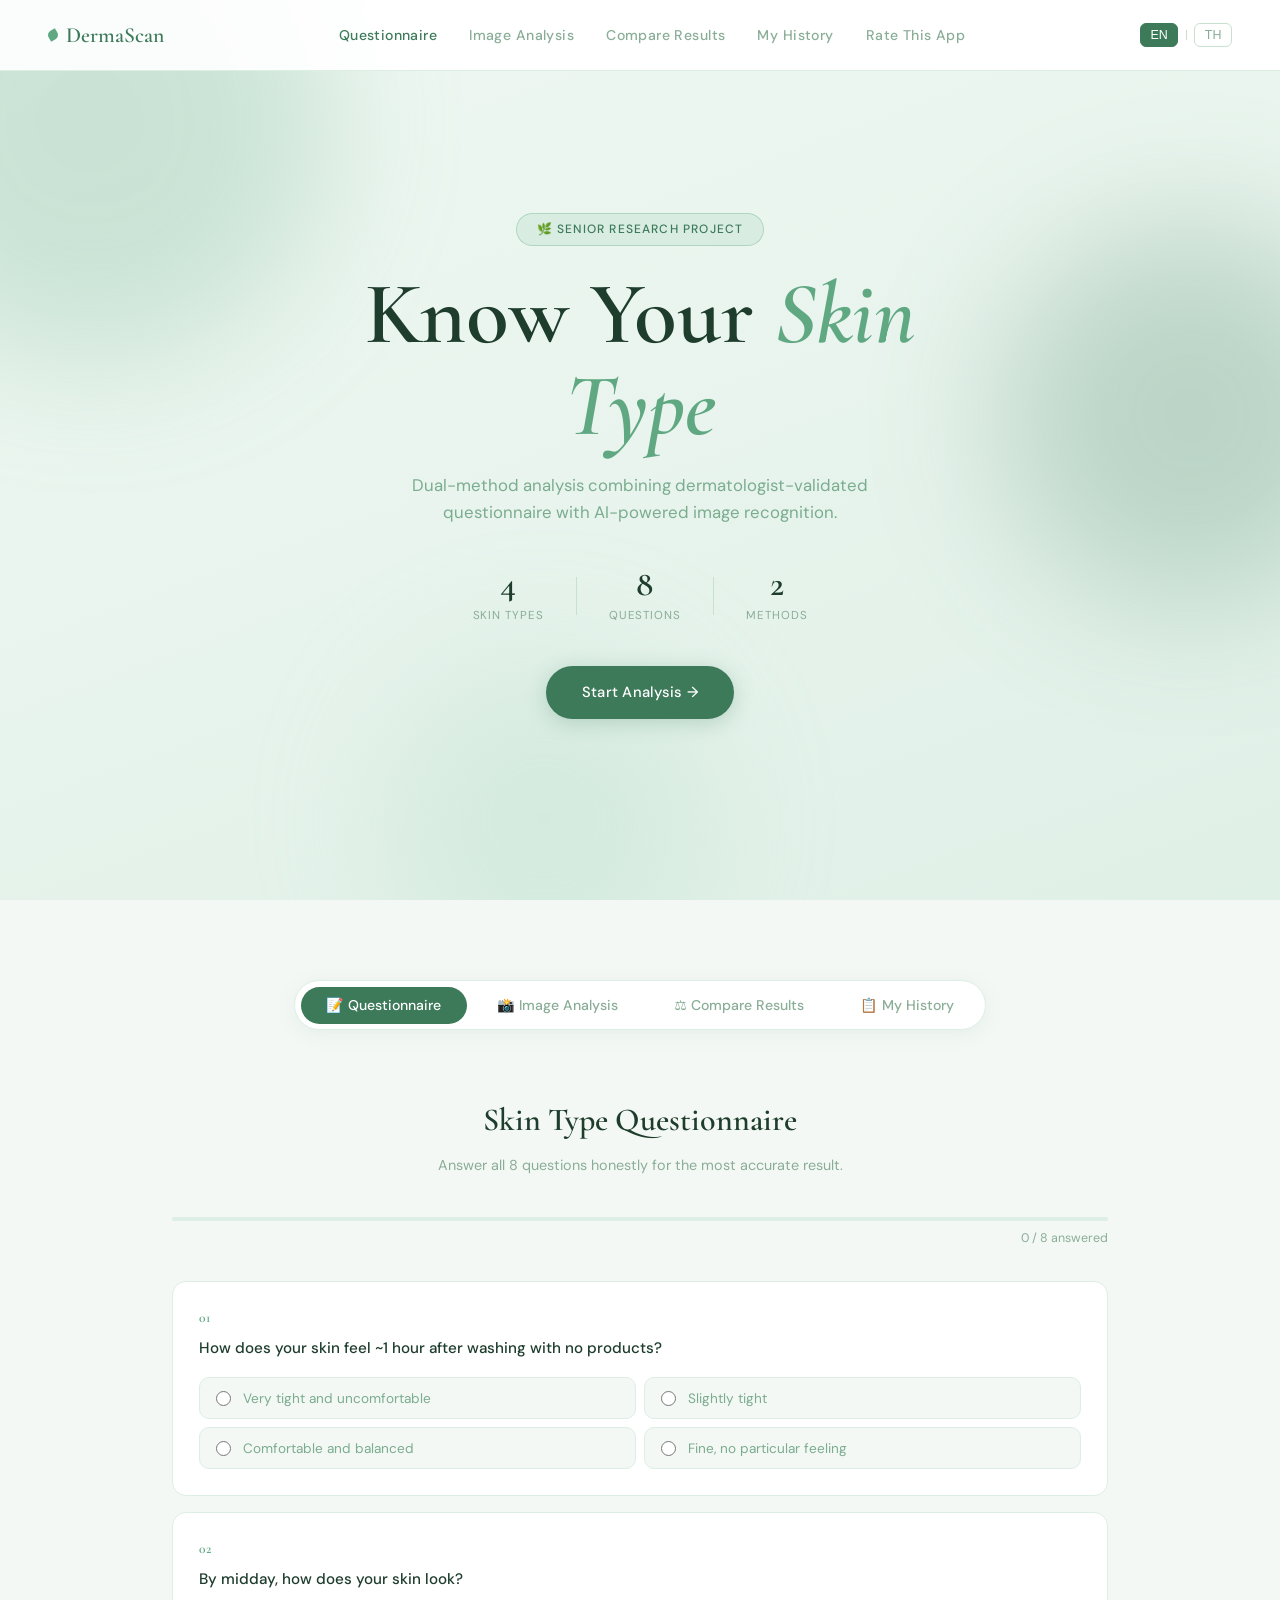
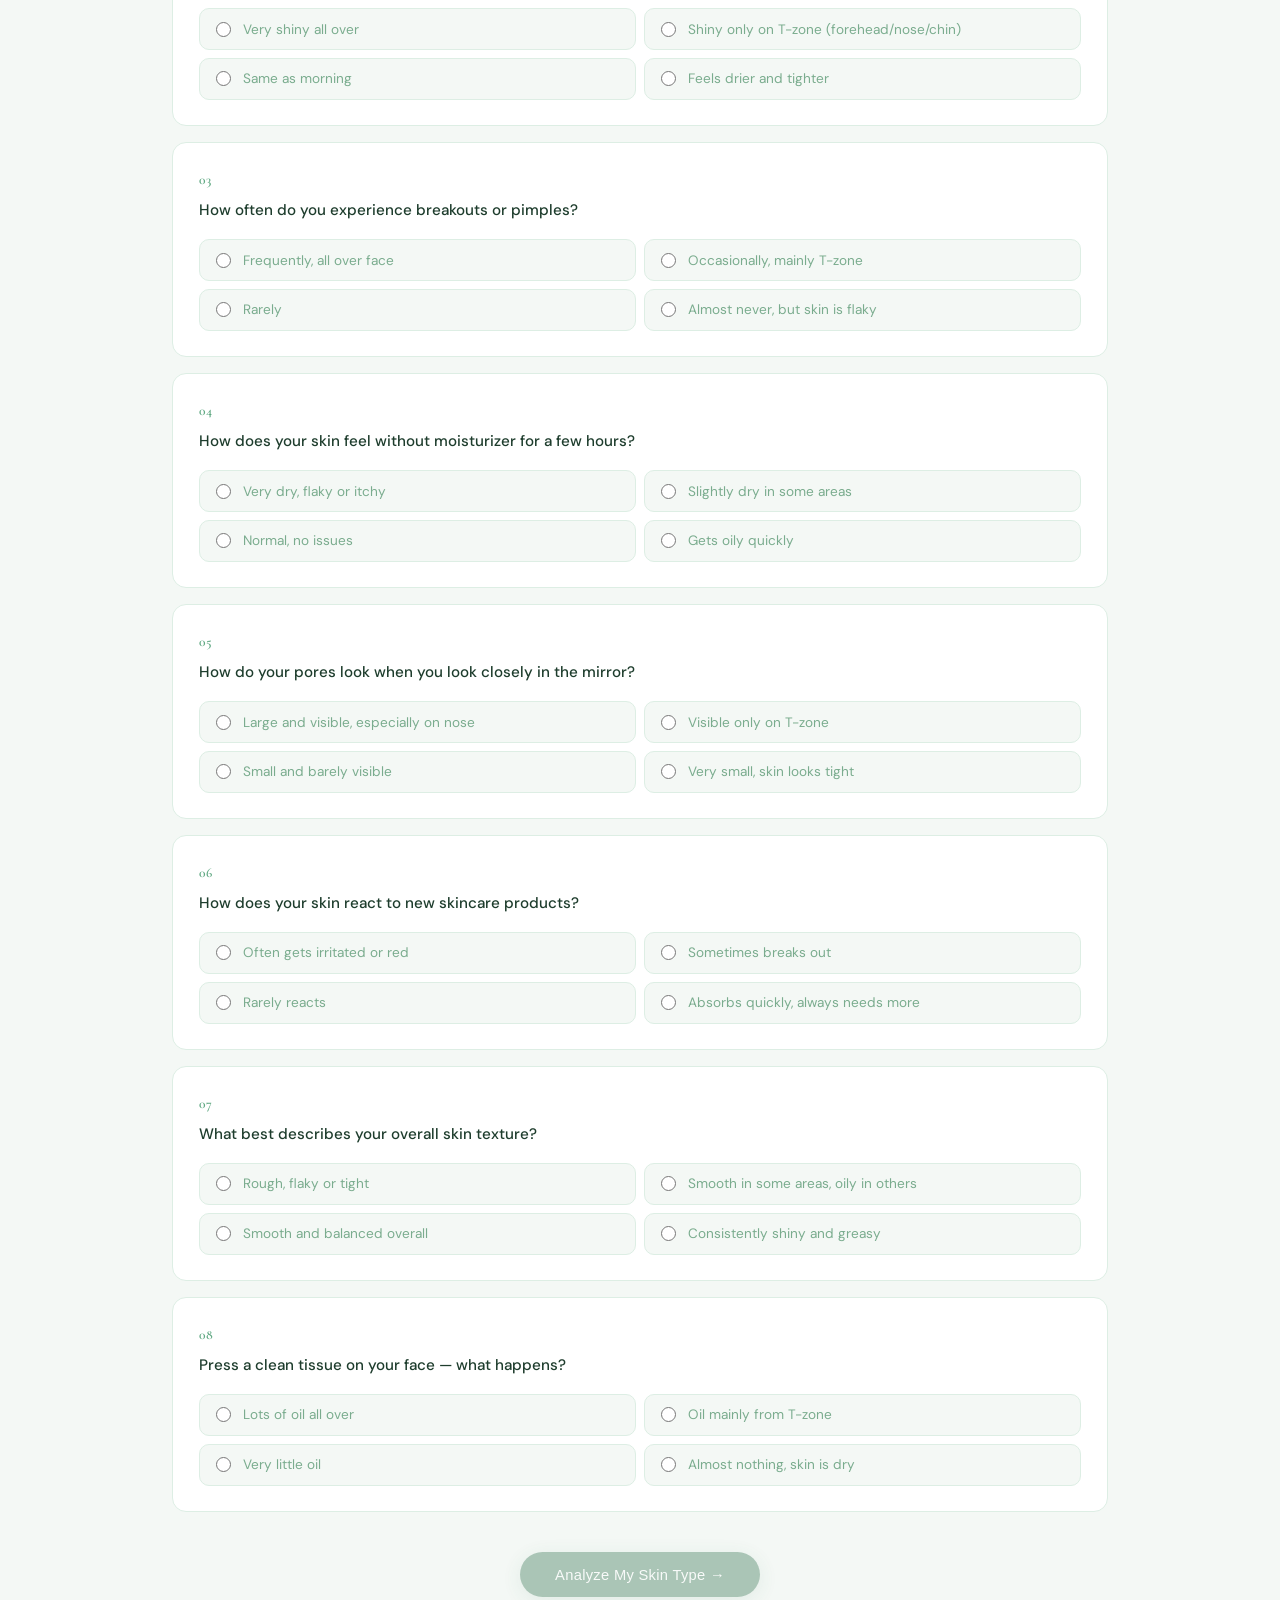
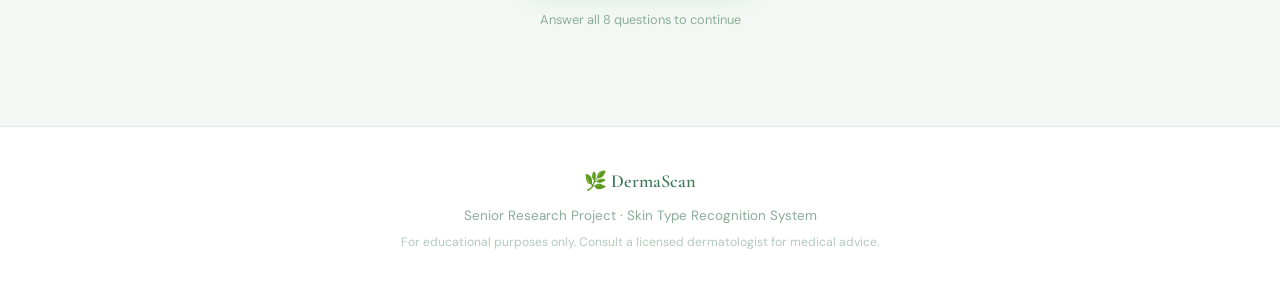
==== commit ada69e7f: "Add files via upload" ====
--- a/templates/index.html
+++ b/templates/index.html
@@ -18,6 +18,7 @@
     <a href="#" class="nav-link" data-tab="image" data-i18n="tab_image">Image Analysis</a>
     <a href="#" class="nav-link" data-tab="compare" data-i18n="tab_compare">Compare Results</a>
     <a href="#" class="nav-link" data-tab="history" data-i18n="tab_history">My History</a>
+    <a href="#" class="nav-link" data-tab="sus">Rate This App</a>
   </div>
   <div class="lang-switch">
     <button class="lang-btn active" data-lang="en">EN</button>
@@ -218,6 +219,161 @@
 
 </main>
 
+  <!-- TAB 5: SUS Survey -->
+  <section class="tab-content" id="tab-sus">
+    <div class="section-header">
+      <h2>System Usability Scale (SUS)</h2>
+      <p>Help improve DermaScan — answer 10 quick questions about your experience</p>
+      <p style="font-size:0.78rem;margin-top:0.3rem;opacity:0.7">Based on Brooke (1996) — the industry-standard usability evaluation method</p>
+    </div>
+
+    <div id="sus-form-wrap">
+      <div class="sus-instructions">
+        <p>For each statement, select how much you <strong>agree or disagree</strong> on a scale of 1 to 5.</p>
+        <div class="sus-scale-legend">
+          <span>1 = Strongly Disagree</span>
+          <span>2 = Disagree</span>
+          <span>3 = Neutral</span>
+          <span>4 = Agree</span>
+          <span>5 = Strongly Agree</span>
+        </div>
+      </div>
+
+      <form id="sus-form">
+        <div class="sus-questions">
+
+          <div class="sus-card" data-q="0">
+            <div class="sus-q-num">Q1</div>
+            <div class="sus-q-text">I think that I would like to use this system frequently.</div>
+            <div class="sus-options">
+              <label class="sus-opt"><input type="radio" name="sq0" value="1"/><span>1</span></label>
+              <label class="sus-opt"><input type="radio" name="sq0" value="2"/><span>2</span></label>
+              <label class="sus-opt"><input type="radio" name="sq0" value="3"/><span>3</span></label>
+              <label class="sus-opt"><input type="radio" name="sq0" value="4"/><span>4</span></label>
+              <label class="sus-opt"><input type="radio" name="sq0" value="5"/><span>5</span></label>
+            </div>
+          </div>
+
+          <div class="sus-card" data-q="1">
+            <div class="sus-q-num">Q2</div>
+            <div class="sus-q-text">I found the system unnecessarily complex.</div>
+            <div class="sus-options">
+              <label class="sus-opt"><input type="radio" name="sq1" value="1"/><span>1</span></label>
+              <label class="sus-opt"><input type="radio" name="sq1" value="2"/><span>2</span></label>
+              <label class="sus-opt"><input type="radio" name="sq1" value="3"/><span>3</span></label>
+              <label class="sus-opt"><input type="radio" name="sq1" value="4"/><span>4</span></label>
+              <label class="sus-opt"><input type="radio" name="sq1" value="5"/><span>5</span></label>
+            </div>
+          </div>
+
+          <div class="sus-card" data-q="2">
+            <div class="sus-q-num">Q3</div>
+            <div class="sus-q-text">I thought the system was easy to use.</div>
+            <div class="sus-options">
+              <label class="sus-opt"><input type="radio" name="sq2" value="1"/><span>1</span></label>
+              <label class="sus-opt"><input type="radio" name="sq2" value="2"/><span>2</span></label>
+              <label class="sus-opt"><input type="radio" name="sq2" value="3"/><span>3</span></label>
+              <label class="sus-opt"><input type="radio" name="sq2" value="4"/><span>4</span></label>
+              <label class="sus-opt"><input type="radio" name="sq2" value="5"/><span>5</span></label>
+            </div>
+          </div>
+
+          <div class="sus-card" data-q="3">
+            <div class="sus-q-num">Q4</div>
+            <div class="sus-q-text">I think that I would need the support of a technical person to use this system.</div>
+            <div class="sus-options">
+              <label class="sus-opt"><input type="radio" name="sq3" value="1"/><span>1</span></label>
+              <label class="sus-opt"><input type="radio" name="sq3" value="2"/><span>2</span></label>
+              <label class="sus-opt"><input type="radio" name="sq3" value="3"/><span>3</span></label>
+              <label class="sus-opt"><input type="radio" name="sq3" value="4"/><span>4</span></label>
+              <label class="sus-opt"><input type="radio" name="sq3" value="5"/><span>5</span></label>
+            </div>
+          </div>
+
+          <div class="sus-card" data-q="4">
+            <div class="sus-q-num">Q5</div>
+            <div class="sus-q-text">I found the various functions in this system were well integrated.</div>
+            <div class="sus-options">
+              <label class="sus-opt"><input type="radio" name="sq4" value="1"/><span>1</span></label>
+              <label class="sus-opt"><input type="radio" name="sq4" value="2"/><span>2</span></label>
+              <label class="sus-opt"><input type="radio" name="sq4" value="3"/><span>3</span></label>
+              <label class="sus-opt"><input type="radio" name="sq4" value="4"/><span>4</span></label>
+              <label class="sus-opt"><input type="radio" name="sq4" value="5"/><span>5</span></label>
+            </div>
+          </div>
+
+          <div class="sus-card" data-q="5">
+            <div class="sus-q-num">Q6</div>
+            <div class="sus-q-text">I thought there was too much inconsistency in this system.</div>
+            <div class="sus-options">
+              <label class="sus-opt"><input type="radio" name="sq5" value="1"/><span>1</span></label>
+              <label class="sus-opt"><input type="radio" name="sq5" value="2"/><span>2</span></label>
+              <label class="sus-opt"><input type="radio" name="sq5" value="3"/><span>3</span></label>
+              <label class="sus-opt"><input type="radio" name="sq5" value="4"/><span>4</span></label>
+              <label class="sus-opt"><input type="radio" name="sq5" value="5"/><span>5</span></label>
+            </div>
+          </div>
+
+          <div class="sus-card" data-q="6">
+            <div class="sus-q-num">Q7</div>
+            <div class="sus-q-text">I would imagine that most people would learn to use this system very quickly.</div>
+            <div class="sus-options">
+              <label class="sus-opt"><input type="radio" name="sq6" value="1"/><span>1</span></label>
+              <label class="sus-opt"><input type="radio" name="sq6" value="2"/><span>2</span></label>
+              <label class="sus-opt"><input type="radio" name="sq6" value="3"/><span>3</span></label>
+              <label class="sus-opt"><input type="radio" name="sq6" value="4"/><span>4</span></label>
+              <label class="sus-opt"><input type="radio" name="sq6" value="5"/><span>5</span></label>
+            </div>
+          </div>
+
+          <div class="sus-card" data-q="7">
+            <div class="sus-q-num">Q8</div>
+            <div class="sus-q-text">I found the system very cumbersome to use.</div>
+            <div class="sus-options">
+              <label class="sus-opt"><input type="radio" name="sq7" value="1"/><span>1</span></label>
+              <label class="sus-opt"><input type="radio" name="sq7" value="2"/><span>2</span></label>
+              <label class="sus-opt"><input type="radio" name="sq7" value="3"/><span>3</span></label>
+              <label class="sus-opt"><input type="radio" name="sq7" value="4"/><span>4</span></label>
+              <label class="sus-opt"><input type="radio" name="sq7" value="5"/><span>5</span></label>
+            </div>
+          </div>
+
+          <div class="sus-card" data-q="8">
+            <div class="sus-q-num">Q9</div>
+            <div class="sus-q-text">I felt very confident using the system.</div>
+            <div class="sus-options">
+              <label class="sus-opt"><input type="radio" name="sq8" value="1"/><span>1</span></label>
+              <label class="sus-opt"><input type="radio" name="sq8" value="2"/><span>2</span></label>
+              <label class="sus-opt"><input type="radio" name="sq8" value="3"/><span>3</span></label>
+              <label class="sus-opt"><input type="radio" name="sq8" value="4"/><span>4</span></label>
+              <label class="sus-opt"><input type="radio" name="sq8" value="5"/><span>5</span></label>
+            </div>
+          </div>
+
+          <div class="sus-card" data-q="9">
+            <div class="sus-q-num">Q10</div>
+            <div class="sus-q-text">I needed to learn a lot of things before I could get going with this system.</div>
+            <div class="sus-options">
+              <label class="sus-opt"><input type="radio" name="sq9" value="1"/><span>1</span></label>
+              <label class="sus-opt"><input type="radio" name="sq9" value="2"/><span>2</span></label>
+              <label class="sus-opt"><input type="radio" name="sq9" value="3"/><span>3</span></label>
+              <label class="sus-opt"><input type="radio" name="sq9" value="4"/><span>4</span></label>
+              <label class="sus-opt"><input type="radio" name="sq9" value="5"/><span>5</span></label>
+            </div>
+          </div>
+
+        </div>
+
+        <div class="submit-wrap">
+          <button type="submit" class="btn-primary" id="sus-submit" disabled>Calculate My SUS Score →</button>
+          <p class="submit-note" id="sus-note">Answer all 10 questions to calculate your score</p>
+        </div>
+      </form>
+
+      <div class="result-section hidden" id="sus-result"></div>
+    </div>
+  </section>
+
 <!-- FOOTER -->
 <footer class="footer">
   <div class="footer-inner">
--- a/static/css/style.css
+++ b/static/css/style.css
@@ -2,20 +2,20 @@
 *, *::before, *::after { box-sizing: border-box; margin: 0; padding: 0; }
 
 :root {
-  --bg:        #0b0d11;
-  --bg2:       #12151c;
-  --bg3:       #1a1e29;
-  --border:    rgba(255,255,255,0.07);
-  --text:      #e8eaf0;
-  --text-muted:#8890a4;
-  --accent:    #6ee7b7;
-  --dry:       #4f9cf9;
-  --normal:    #34c985;
-  --oily:      #f5a623;
-  --combo:     #a78bfa;
+  --bg:        #f4f8f5;
+  --bg2:       #ffffff;
+  --bg3:       #eaf5ef;
+  --border:    #ddeee4;
+  --border2:   #c8e0d0;
+  --text:      #1e3d2d;
+  --text-muted:#7aac8e;
+  --text-soft: #8aad97;
+  --accent:    #3d7a5a;
+  --accent2:   #5fa882;
+  --accent3:   #a8d4bc;
   --radius:    14px;
-  --shadow:    0 8px 32px rgba(0,0,0,0.4);
-  --font-display: 'Playfair Display', Georgia, serif;
+  --shadow:    0 4px 20px rgba(61,122,90,0.08);
+  --font-display: 'Cormorant Garamond', Georgia, serif;
   --font-body:    'DM Sans', system-ui, sans-serif;
 }
 
@@ -29,25 +29,36 @@
   min-height: 100vh;
 }
 
+/* ── Google Fonts ──────────────────────────────────────────────────── */
+@import url('https://fonts.googleapis.com/css2?family=Cormorant+Garamond:ital,wght@0,400;0,600;1,400&family=DM+Sans:wght@300;400;500&display=swap');
+
 /* ── Nav ───────────────────────────────────────────────────────────── */
 .nav {
   position: fixed; top: 0; left: 0; right: 0; z-index: 100;
   display: flex; align-items: center; justify-content: space-between;
   padding: 1.1rem 3rem;
-  background: rgba(11,13,17,0.85);
+  background: rgba(255,255,255,0.92);
   backdrop-filter: blur(16px);
   border-bottom: 1px solid var(--border);
 }
 .nav-brand {
-  display: flex; align-items: center; gap: 0.5rem;
-  font-family: var(--font-display); font-size: 1.3rem;
-  color: var(--accent); letter-spacing: 0.02em;
-}
-.nav-icon { font-size: 1.1rem; }
+  display: flex; align-items: center; gap: 8px;
+  font-family: var(--font-display);
+  font-size: 1.35rem; font-weight: 600;
+  color: var(--accent);
+}
+.nav-brand::before {
+  content: '';
+  width: 10px; height: 10px;
+  border-radius: 50% 0;
+  background: var(--accent2);
+  transform: rotate(-30deg);
+  display: inline-block;
+}
 .nav-links { display: flex; gap: 2rem; }
 .nav-link {
-  color: var(--text-muted); text-decoration: none;
-  font-size: 0.9rem; font-weight: 500; letter-spacing: 0.03em;
+  color: var(--text-soft); text-decoration: none;
+  font-size: 0.88rem; font-weight: 500; letter-spacing: 0.03em;
   transition: color 0.2s;
 }
 .nav-link:hover, .nav-link.active { color: var(--accent); }
@@ -57,52 +68,48 @@
   position: relative; min-height: 100vh;
   display: flex; align-items: center; justify-content: center;
   overflow: hidden; text-align: center; padding: 6rem 2rem 4rem;
-}
-.hero-bg {
-  position: absolute; inset: 0; pointer-events: none;
-}
+  background: linear-gradient(160deg, #f0f8f3 0%, #e8f4ed 50%, #dff0e7 100%);
+}
+.hero-bg { position: absolute; inset: 0; pointer-events: none; }
 .orb {
   position: absolute; border-radius: 50%;
-  filter: blur(80px); opacity: 0.18;
-  animation: float 8s ease-in-out infinite;
-}
-.orb-1 { width: 500px; height: 500px; background: #34c985; top: -100px; left: -150px; animation-delay: 0s; }
-.orb-2 { width: 400px; height: 400px; background: #4f9cf9; top: 30%; right: -100px; animation-delay: 3s; }
-.orb-3 { width: 350px; height: 350px; background: #a78bfa; bottom: -80px; left: 30%; animation-delay: 5s; }
+  filter: blur(70px); opacity: 0.25;
+  animation: float 9s ease-in-out infinite;
+}
+.orb-1 { width: 480px; height: 480px; background: #5fa882; top: -120px; left: -150px; animation-delay: 0s; }
+.orb-2 { width: 380px; height: 380px; background: #3d7a5a; top: 25%; right: -100px; animation-delay: 3s; }
+.orb-3 { width: 320px; height: 320px; background: #a8d4bc; bottom: -80px; left: 30%; animation-delay: 5s; }
 
 @keyframes float {
   0%, 100% { transform: translateY(0) scale(1); }
-  50%       { transform: translateY(-30px) scale(1.05); }
-}
-
-.hero-content { position: relative; z-index: 2; max-width: 720px; }
+  50%       { transform: translateY(-28px) scale(1.04); }
+}
+
+.hero-content { position: relative; z-index: 2; max-width: 700px; }
 
 .hero-badge {
   display: inline-block;
-  padding: 0.4rem 1.2rem;
-  background: rgba(110,231,183,0.1);
-  border: 1px solid rgba(110,231,183,0.3);
+  padding: 0.35rem 1.2rem;
+  background: rgba(95,168,130,0.12);
+  border: 1px solid rgba(95,168,130,0.35);
   border-radius: 999px;
   color: var(--accent);
-  font-size: 0.8rem; font-weight: 500; letter-spacing: 0.1em;
-  text-transform: uppercase; margin-bottom: 1.5rem;
+  font-size: 0.75rem; font-weight: 500; letter-spacing: 0.1em;
+  text-transform: uppercase; margin-bottom: 1.4rem;
 }
 
 .hero-title {
   font-family: var(--font-display);
   font-size: clamp(3rem, 8vw, 5.5rem);
-  line-height: 1.05;
-  color: #fff;
-  margin-bottom: 1.2rem;
+  line-height: 1.05; font-weight: 600;
+  color: var(--text); margin-bottom: 1.2rem;
 }
 .hero-title em {
-  font-style: italic; color: var(--accent);
-  background: linear-gradient(135deg, #6ee7b7, #4f9cf9);
-  -webkit-background-clip: text; -webkit-text-fill-color: transparent;
+  font-style: italic; color: var(--accent2);
 }
 .hero-sub {
-  font-size: 1.1rem; color: var(--text-muted);
-  max-width: 480px; margin: 0 auto 2.5rem;
+  font-size: 1.05rem; color: var(--text-muted);
+  max-width: 460px; margin: 0 auto 2.5rem;
 }
 
 .hero-stats {
@@ -112,33 +119,35 @@
 .stat { text-align: center; }
 .stat-num {
   display: block; font-family: var(--font-display);
-  font-size: 2.2rem; color: #fff; line-height: 1;
-}
-.stat-label { font-size: 0.75rem; color: var(--text-muted); text-transform: uppercase; letter-spacing: 0.08em; }
-.stat-divider { width: 1px; height: 40px; background: var(--border); }
+  font-size: 2.2rem; font-weight: 600;
+  color: var(--text); line-height: 1;
+}
+.stat-label { font-size: 0.72rem; color: var(--text-soft); text-transform: uppercase; letter-spacing: 0.08em; }
+.stat-divider { width: 1px; height: 38px; background: var(--border2); }
 
 /* ── Buttons ───────────────────────────────────────────────────────── */
 .btn-primary {
   display: inline-flex; align-items: center; gap: 0.5rem;
   padding: 0.9rem 2.2rem;
-  background: linear-gradient(135deg, #6ee7b7, #4f9cf9);
-  color: #0b0d11; font-weight: 600; font-size: 0.95rem;
+  background: var(--accent);
+  color: #fff; font-weight: 500; font-size: 0.92rem;
   border: none; border-radius: 999px; cursor: pointer;
-  text-decoration: none;
-  transition: transform 0.2s, box-shadow 0.2s, opacity 0.2s;
-  box-shadow: 0 4px 24px rgba(110,231,183,0.3);
-}
-.btn-primary:hover { transform: translateY(-2px); box-shadow: 0 8px 32px rgba(110,231,183,0.4); }
+  text-decoration: none; letter-spacing: 0.02em;
+  transition: transform 0.2s, box-shadow 0.2s, background 0.2s;
+  box-shadow: 0 4px 20px rgba(61,122,90,0.25);
+}
+.btn-primary:hover { transform: translateY(-2px); background: #2f6347; box-shadow: 0 8px 28px rgba(61,122,90,0.3); }
 .btn-primary:disabled { opacity: 0.4; cursor: not-allowed; transform: none; }
+
 .btn-outline {
-  padding: 0.6rem 1.4rem;
+  padding: 0.6rem 1.5rem;
   background: transparent;
-  border: 1px solid var(--border);
-  color: var(--text-muted); border-radius: 999px;
+  border: 1px solid var(--border2);
+  color: var(--text-soft); border-radius: 999px;
   cursor: pointer; font-size: 0.85rem;
   transition: all 0.2s;
 }
-.btn-outline:hover { border-color: var(--accent); color: var(--accent); }
+.btn-outline:hover { border-color: var(--accent2); color: var(--accent); }
 
 /* ── Main / Tabs ───────────────────────────────────────────────────── */
 .main { max-width: 1000px; margin: 0 auto; padding: 4rem 2rem 6rem; }
@@ -149,97 +158,105 @@
   background: var(--bg); padding: 1rem 0;
 }
 .tabs {
-  display: flex; gap: 0.4rem;
+  display: flex; gap: 0.3rem;
   background: var(--bg2);
   border: 1px solid var(--border);
-  border-radius: 999px; padding: 0.4rem;
+  border-radius: 999px; padding: 0.35rem;
+  box-shadow: var(--shadow);
 }
 .tab {
   padding: 0.6rem 1.6rem;
   background: transparent; border: none;
-  color: var(--text-muted); border-radius: 999px;
+  color: var(--text-soft); border-radius: 999px;
   cursor: pointer; font-family: var(--font-body);
-  font-size: 0.9rem; font-weight: 500;
+  font-size: 0.88rem; font-weight: 500;
   transition: all 0.2s;
 }
 .tab:hover  { color: var(--text); }
-.tab.active { background: var(--bg3); color: var(--accent); }
+.tab.active { background: var(--accent); color: #fff; }
 
 .tab-content { display: none; }
 .tab-content.active { display: block; animation: fadeIn 0.3s ease; }
 
-@keyframes fadeIn { from { opacity: 0; transform: translateY(10px); } to { opacity: 1; transform: translateY(0); } }
+@keyframes fadeIn { from { opacity: 0; transform: translateY(8px); } to { opacity: 1; transform: translateY(0); } }
 
 .section-header { text-align: center; margin-bottom: 2.5rem; }
-.section-header h2 { font-family: var(--font-display); font-size: 2rem; color: #fff; margin-bottom: 0.5rem; }
-.section-header p  { color: var(--text-muted); }
+.section-header h2 { font-family: var(--font-display); font-size: 2rem; font-weight: 600; color: var(--text); margin-bottom: 0.5rem; }
+.section-header p  { color: var(--text-soft); font-size: 0.9rem; }
 
 /* ── Progress Bar ──────────────────────────────────────────────────── */
 .progress-wrap {
-  height: 4px; background: var(--bg3); border-radius: 2px;
+  height: 4px; background: var(--border); border-radius: 2px;
   margin-bottom: 0.5rem; overflow: hidden;
 }
 .progress-bar {
   height: 100%; width: 0%;
-  background: linear-gradient(90deg, #6ee7b7, #4f9cf9);
+  background: linear-gradient(90deg, var(--accent2), var(--accent));
   border-radius: 2px; transition: width 0.4s ease;
 }
-.progress-label { text-align: right; font-size: 0.8rem; color: var(--text-muted); margin-bottom: 2rem; }
+.progress-label { text-align: right; font-size: 0.78rem; color: var(--text-soft); margin-bottom: 2rem; }
 
 /* ── Question Cards ────────────────────────────────────────────────── */
-.questions-grid { display: grid; gap: 1.2rem; }
+.questions-grid { display: grid; gap: 1rem; }
 
 .question-card {
   background: var(--bg2); border: 1px solid var(--border);
-  border-radius: var(--radius); padding: 1.8rem;
-  transition: border-color 0.2s;
-  position: relative;
-}
-.question-card.answered { border-color: rgba(110,231,183,0.3); }
-
+  border-radius: var(--radius); padding: 1.6rem;
+  transition: border-color 0.2s, box-shadow 0.2s;
+}
+.question-card.answered {
+  border-color: var(--border2);
+  box-shadow: 0 2px 12px rgba(95,168,130,0.08);
+}
 .q-number {
   font-family: var(--font-display); font-size: 0.85rem;
-  color: var(--accent); letter-spacing: 0.1em;
-  margin-bottom: 0.6rem;
+  color: var(--accent2); letter-spacing: 0.1em; font-weight: 600;
+  margin-bottom: 0.5rem;
 }
 .question-card h3 {
-  font-size: 1rem; font-weight: 500;
-  color: var(--text); margin-bottom: 1.2rem;
-}
-.options { display: grid; grid-template-columns: 1fr 1fr; gap: 0.6rem; }
+  font-size: 0.95rem; font-weight: 500;
+  color: var(--text); margin-bottom: 1.1rem; line-height: 1.5;
+}
+.options { display: grid; grid-template-columns: 1fr 1fr; gap: 0.5rem; }
 
 .option {
-  display: flex; align-items: center; gap: 0.8rem;
-  padding: 0.7rem 1rem;
-  background: var(--bg3); border: 1px solid var(--border);
+  display: flex; align-items: center; gap: 0.75rem;
+  padding: 0.65rem 1rem;
+  background: var(--bg); border: 1px solid var(--border);
   border-radius: 10px; cursor: pointer;
-  transition: all 0.15s; font-size: 0.88rem;
-}
-.option:hover { border-color: rgba(110,231,183,0.4); background: rgba(110,231,183,0.05); }
-.option input[type=radio] { accent-color: var(--accent); width: 16px; height: 16px; flex-shrink: 0; }
+  transition: all 0.15s; font-size: 0.85rem; color: var(--text-muted);
+  line-height: 1.4;
+}
+.option:hover { border-color: var(--border2); background: var(--bg3); }
+.option input[type=radio] { accent-color: var(--accent); width: 15px; height: 15px; flex-shrink: 0; }
 .option:has(input:checked) {
-  border-color: var(--accent);
-  background: rgba(110,231,183,0.08);
+  border-color: var(--accent2);
+  background: var(--bg3);
   color: var(--accent);
 }
 
 .submit-wrap { text-align: center; margin-top: 2.5rem; }
-.submit-note { font-size: 0.82rem; color: var(--text-muted); margin-top: 0.8rem; }
+.submit-note { font-size: 0.8rem; color: var(--text-soft); margin-top: 0.8rem; }
 
 /* ── Upload Area ───────────────────────────────────────────────────── */
 .upload-area {
-  border: 2px dashed var(--border);
+  border: 2px dashed var(--border2);
   border-radius: var(--radius);
   padding: 4rem 2rem; text-align: center;
   cursor: pointer; transition: all 0.2s;
   background: var(--bg2);
 }
-.upload-area:hover { border-color: var(--accent); background: rgba(110,231,183,0.03); }
-.upload-area.drag-over { border-color: var(--accent); background: rgba(110,231,183,0.06); }
-.upload-icon { font-size: 2.5rem; color: var(--accent); margin-bottom: 1rem; }
-.upload-area h3 { font-family: var(--font-display); font-size: 1.3rem; color: #fff; margin-bottom: 0.4rem; }
-.upload-area p  { color: var(--text-muted); font-size: 0.9rem; }
-.upload-hint { font-size: 0.78rem !important; margin-top: 0.8rem; }
+.upload-area:hover { border-color: var(--accent2); background: var(--bg3); }
+.upload-area.drag-over { border-color: var(--accent); background: rgba(95,168,130,0.06); }
+.upload-icon {
+  width: 56px; height: 56px; border-radius: 50%;
+  background: var(--bg3); margin: 0 auto 1rem;
+  display: flex; align-items: center; justify-content: center;
+  color: var(--accent2); font-size: 1.4rem;
+}
+.upload-area h3 { font-family: var(--font-display); font-size: 1.25rem; font-weight: 600; color: var(--text); margin-bottom: 0.4rem; }
+.upload-area p  { color: var(--text-soft); font-size: 0.88rem; }
+.upload-hint { font-size: 0.76rem !important; margin-top: 0.6rem; }
 
 .img-preview { text-align: center; }
 .img-preview img {
@@ -255,120 +272,182 @@
 .result-hero {
   background: var(--bg2); border: 1px solid var(--border);
   border-radius: var(--radius); padding: 2.5rem;
-  text-align: center; margin-bottom: 2rem;
+  text-align: center; margin-bottom: 1.5rem;
   position: relative; overflow: hidden;
+  box-shadow: var(--shadow);
 }
 .result-hero::before {
   content: ''; position: absolute; inset: 0;
-  background: radial-gradient(ellipse at 50% 0%, var(--result-color, #6ee7b7) 0%, transparent 60%);
-  opacity: 0.08; pointer-events: none;
+  background: radial-gradient(ellipse at 50% 0%, var(--accent2) 0%, transparent 60%);
+  opacity: 0.06; pointer-events: none;
 }
 .result-emoji { font-size: 3rem; margin-bottom: 0.5rem; }
 .result-type {
-  font-family: var(--font-display); font-size: 2.5rem;
-  color: #fff; margin-bottom: 0.5rem;
-}
-.result-type span { color: var(--result-color, var(--accent)); }
-.result-conf { font-size: 0.85rem; color: var(--text-muted); margin-bottom: 1rem; }
-.result-desc { color: var(--text-muted); max-width: 500px; margin: 0 auto; font-size: 0.95rem; }
-
-.scores-grid { display: grid; grid-template-columns: repeat(4,1fr); gap: 1rem; margin-bottom: 2rem; }
+  font-family: var(--font-display); font-size: 2.5rem; font-weight: 600;
+  color: var(--text); margin-bottom: 0.4rem;
+}
+.result-type span { color: var(--accent2); }
+.result-conf { font-size: 0.82rem; color: var(--text-soft); margin-bottom: 0.8rem; }
+.result-desc { color: var(--text-muted); max-width: 480px; margin: 0 auto; font-size: 0.92rem; }
+
+.scores-grid { display: grid; grid-template-columns: repeat(4,1fr); gap: 0.8rem; margin-bottom: 2rem; }
 .score-item {
   background: var(--bg2); border: 1px solid var(--border);
   border-radius: 12px; padding: 1rem; text-align: center;
 }
-.score-label { font-size: 0.75rem; color: var(--text-muted); text-transform: uppercase; letter-spacing: 0.06em; margin-bottom: 0.5rem; }
-.score-val   { font-family: var(--font-display); font-size: 1.6rem; color: #fff; }
-.score-bar-wrap { height: 4px; background: var(--bg3); border-radius: 2px; margin-top: 0.5rem; }
-.score-fill { height: 100%; border-radius: 2px; transition: width 1s ease; }
-
-.info-grid { display: grid; grid-template-columns: 1fr 1fr; gap: 1.2rem; }
+.score-label { font-size: 0.72rem; color: var(--text-soft); text-transform: uppercase; letter-spacing: 0.06em; margin-bottom: 0.4rem; }
+.score-val   { font-family: var(--font-display); font-size: 1.6rem; font-weight: 600; color: var(--text); }
+.score-bar-wrap { height: 3px; background: var(--border); border-radius: 2px; margin-top: 0.5rem; }
+.score-fill { height: 100%; border-radius: 2px; transition: width 1s ease; background: var(--accent2); }
+
+.info-grid { display: grid; grid-template-columns: 1fr 1fr; gap: 1rem; }
 .info-card {
   background: var(--bg2); border: 1px solid var(--border);
   border-radius: var(--radius); padding: 1.5rem;
 }
-.info-card h4 { font-size: 0.8rem; text-transform: uppercase; letter-spacing: 0.08em; color: var(--accent); margin-bottom: 1rem; }
+.info-card h4 { font-size: 0.75rem; text-transform: uppercase; letter-spacing: 0.08em; color: var(--accent2); margin-bottom: 1rem; font-weight: 600; }
 .info-list { list-style: none; }
 .info-list li {
   padding: 0.4rem 0; border-bottom: 1px solid var(--border);
-  font-size: 0.88rem; color: var(--text-muted);
+  font-size: 0.86rem; color: var(--text-muted);
   display: flex; align-items: flex-start; gap: 0.5rem;
 }
 .info-list li:last-child { border-bottom: none; }
-.info-list li::before { content: '→'; color: var(--accent); flex-shrink: 0; }
+.info-list li::before { content: '→'; color: var(--accent2); flex-shrink: 0; }
 .avoid-card {
-  background: rgba(245,166,35,0.06);
-  border: 1px solid rgba(245,166,35,0.2);
+  background: #fdf8f5;
+  border: 1px solid #f0e0d0;
   border-radius: var(--radius); padding: 1rem 1.5rem;
-  margin-top: 1.2rem; font-size: 0.88rem; color: var(--text-muted);
+  margin-top: 1rem; font-size: 0.86rem; color: #9a7060;
   grid-column: 1 / -1;
 }
-.avoid-card strong { color: #f5a623; }
-
-/* ── Features Grid (Image tab) ─────────────────────────────────────── */
-.features-grid { display: grid; grid-template-columns: repeat(2,1fr); gap: 0.8rem; margin-bottom: 1.5rem; }
+.avoid-card strong { color: #c47a5a; }
+
+/* ── Features Grid ─────────────────────────────────────────────────── */
+.features-grid { display: grid; grid-template-columns: repeat(2,1fr); gap: 0.7rem; margin-bottom: 1.5rem; }
 .feature-item {
   background: var(--bg3); border: 1px solid var(--border);
   border-radius: 10px; padding: 0.8rem 1rem;
   display: flex; justify-content: space-between; align-items: center;
 }
-.feature-label { font-size: 0.8rem; color: var(--text-muted); }
-.feature-val   { font-weight: 500; font-size: 0.9rem; color: var(--text); }
+.feature-label { font-size: 0.78rem; color: var(--text-soft); }
+.feature-val   { font-weight: 500; font-size: 0.88rem; color: var(--text); }
 .face-badge {
   display: inline-flex; align-items: center; gap: 0.4rem;
-  padding: 0.3rem 0.8rem; border-radius: 999px; font-size: 0.78rem;
-  font-weight: 500;
-}
-.face-badge.detected { background: rgba(52,201,133,0.15); color: #34c985; border: 1px solid rgba(52,201,133,0.3); }
-.face-badge.not-detected { background: rgba(245,166,35,0.15); color: #f5a623; border: 1px solid rgba(245,166,35,0.3); }
+  padding: 0.3rem 0.8rem; border-radius: 999px; font-size: 0.76rem; font-weight: 500;
+}
+.face-badge.detected     { background: rgba(95,168,130,0.12); color: var(--accent); border: 1px solid var(--border2); }
+.face-badge.not-detected { background: rgba(196,122,90,0.1);  color: #c47a5a;       border: 1px solid #f0cfc2; }
 
 /* ── Compare ───────────────────────────────────────────────────────── */
 .compare-placeholder { text-align: center; padding: 4rem 2rem; }
-.placeholder-icon { font-size: 2.5rem; color: var(--accent); margin-bottom: 1rem; }
-.compare-placeholder h3 { font-family: var(--font-display); font-size: 1.5rem; color: #fff; margin-bottom: 0.5rem; }
-.compare-placeholder p  { color: var(--text-muted); margin-bottom: 2rem; }
+.placeholder-icon { font-size: 2.5rem; color: var(--accent2); margin-bottom: 1rem; }
+.compare-placeholder h3 { font-family: var(--font-display); font-size: 1.5rem; font-weight: 600; color: var(--text); margin-bottom: 0.5rem; }
+.compare-placeholder p  { color: var(--text-soft); margin-bottom: 2rem; }
 .placeholder-steps { display: flex; flex-direction: column; gap: 0.6rem; align-items: center; }
 .placeholder-step  {
   padding: 0.6rem 1.5rem; background: var(--bg2);
   border: 1px solid var(--border); border-radius: 8px;
-  font-size: 0.88rem; color: var(--text-muted); min-width: 240px;
+  font-size: 0.86rem; color: var(--text-soft); min-width: 240px;
   display: flex; justify-content: space-between;
 }
-.step-status { color: var(--text-muted); }
-.step-status.done { color: var(--accent); }
-
-.compare-grid { display: grid; grid-template-columns: 1fr 1fr; gap: 1.5rem; margin-bottom: 2rem; }
+.step-status { color: var(--text-soft); }
+.step-status.done { color: var(--accent2); }
+
+.compare-grid { display: grid; grid-template-columns: 1fr 1fr; gap: 1.2rem; margin-bottom: 2rem; }
 .compare-card {
   background: var(--bg2); border: 1px solid var(--border);
   border-radius: var(--radius); padding: 2rem; text-align: center;
-  border-top: 3px solid var(--card-color, var(--accent));
-}
-.compare-card .c-emoji { font-size: 2.5rem; margin-bottom: 0.5rem; }
-.compare-card .c-type  { font-family: var(--font-display); font-size: 1.6rem; color: #fff; margin-bottom: 0.3rem; }
-.compare-card .c-conf  { font-size: 0.82rem; color: var(--text-muted); margin-bottom: 1rem; }
-.compare-card .c-method{ font-size: 0.75rem; text-transform: uppercase; letter-spacing: 0.08em; color: var(--text-muted); margin-bottom: 1.5rem; }
+  border-top: 3px solid var(--card-color, var(--accent2));
+  box-shadow: var(--shadow);
+}
+.compare-card .c-emoji  { font-size: 2.5rem; margin-bottom: 0.5rem; }
+.compare-card .c-type   { font-family: var(--font-display); font-size: 1.6rem; font-weight: 600; color: var(--text); margin-bottom: 0.3rem; }
+.compare-card .c-conf   { font-size: 0.8rem; color: var(--text-soft); margin-bottom: 1rem; }
+.compare-card .c-method { font-size: 0.72rem; text-transform: uppercase; letter-spacing: 0.08em; color: var(--text-soft); margin-bottom: 1.5rem; }
 
 .agree-banner {
   text-align: center; padding: 1rem;
   border-radius: 10px; margin-bottom: 2rem;
-  font-weight: 500; font-size: 0.95rem;
-}
-.agree-banner.agree  { background: rgba(52,201,133,0.1); border: 1px solid rgba(52,201,133,0.3); color: #34c985; }
-.agree-banner.differ { background: rgba(245,166,35,0.1); border: 1px solid rgba(245,166,35,0.3); color: #f5a623; }
+  font-weight: 500; font-size: 0.92rem;
+}
+.agree-banner.agree  { background: var(--bg3); border: 1px solid var(--border2); color: var(--accent); }
+.agree-banner.differ { background: #fdf8f5; border: 1px solid #f0e0d0; color: #c47a5a; }
 
 .final-section { margin-top: 2rem; }
-.final-section h3 { font-family: var(--font-display); font-size: 1.4rem; color: #fff; margin-bottom: 1.2rem; text-align: center; }
+.final-section h3 { font-family: var(--font-display); font-size: 1.4rem; font-weight: 600; color: var(--text); margin-bottom: 1.2rem; text-align: center; }
 
 /* ── Loading Spinner ───────────────────────────────────────────────── */
 .spinner-wrap { text-align: center; padding: 3rem; }
 .spinner {
-  width: 40px; height: 40px; border-radius: 50%;
+  width: 38px; height: 38px; border-radius: 50%;
   border: 3px solid var(--border);
-  border-top-color: var(--accent);
+  border-top-color: var(--accent2);
   animation: spin 0.8s linear infinite;
   margin: 0 auto 1rem;
 }
 @keyframes spin { to { transform: rotate(360deg); } }
+
+/* ── Skincare Section ──────────────────────────────────────────────── */
+.skincare-section { margin-top: 3rem; }
+
+.skincare-title {
+  font-family: var(--font-display); font-size: 1.2rem; font-weight: 600;
+  color: var(--text); margin: 2rem 0 0.9rem;
+  padding-bottom: 0.5rem;
+  border-bottom: 1px solid var(--border);
+}
+
+.routine-steps { display: flex; flex-direction: column; gap: 0.55rem; margin-bottom: 1rem; }
+.routine-step {
+  display: flex; gap: 1rem; align-items: flex-start;
+  background: var(--bg2); border: 1px solid var(--border);
+  border-radius: 10px; padding: 0.9rem 1.2rem;
+  transition: border-color 0.2s;
+}
+.routine-step:hover { border-color: var(--border2); }
+.step-num {
+  font-family: var(--font-display); font-size: 1.1rem; font-weight: 600;
+  color: var(--accent2); min-width: 26px; line-height: 1.4;
+}
+.step-name { font-weight: 500; font-size: 0.92rem; color: var(--text); margin-bottom: 0.15rem; }
+.step-desc { font-size: 0.8rem; color: var(--text-soft); }
+
+.products-grid { display: grid; grid-template-columns: 1fr 1fr; gap: 1rem; }
+.product-card {
+  background: var(--bg2); border: 1px solid var(--border);
+  border-radius: var(--radius); padding: 1.3rem;
+  transition: border-color 0.2s;
+}
+.product-card:hover { border-color: var(--border2); }
+.product-cat {
+  font-size: 0.72rem; text-transform: uppercase;
+  letter-spacing: 0.1em; font-weight: 600;
+  color: var(--accent2); margin-bottom: 0.4rem;
+}
+.product-advice { font-size: 0.82rem; color: var(--text-soft); margin-bottom: 0.7rem; line-height: 1.5; }
+
+.ingredients-row { margin-bottom: 0.7rem; }
+.ing-group { margin-bottom: 0.4rem; }
+.ing-label { font-size: 0.7rem; text-transform: uppercase; letter-spacing: 0.06em; color: var(--text-soft); margin-bottom: 0.3rem; }
+.ing-tags { display: flex; flex-wrap: wrap; gap: 0.3rem; }
+.tag {
+  padding: 0.2rem 0.65rem; border-radius: 999px;
+  font-size: 0.7rem; font-weight: 500;
+}
+.tag-good { background: var(--bg3); color: var(--accent); border: 1px solid var(--border2); }
+.tag-bad  { background: #fdf8f5; color: #c47a5a; border: 1px solid #f0cfc2; }
+
+.brand-list { display: flex; flex-direction: column; gap: 0.4rem; margin-top: 0.7rem; border-top: 1px solid var(--border); padding-top: 0.7rem; }
+.brand-name { font-size: 0.84rem; font-weight: 500; color: var(--text); margin-bottom: 0.12rem; }
+.brand-why  { font-size: 0.76rem; color: var(--text-soft); }
+
+.ingredient-guide { display: grid; grid-template-columns: 1fr 1fr; gap: 1rem; margin-bottom: 2rem; }
+.ing-section {
+  background: var(--bg2); border: 1px solid var(--border);
+  border-radius: var(--radius); padding: 1.2rem;
+}
+.ing-section-title { font-size: 0.8rem; font-weight: 600; color: var(--text); margin-bottom: 0.7rem; }
 
 /* ── Utilities ─────────────────────────────────────────────────────── */
 .hidden { display: none !important; }
@@ -377,10 +456,11 @@
 .footer {
   border-top: 1px solid var(--border);
   padding: 2.5rem; text-align: center;
-  color: var(--text-muted); font-size: 0.85rem;
-}
-.footer-brand { font-family: var(--font-display); font-size: 1.1rem; color: var(--accent); margin-bottom: 0.5rem; }
-.footer-note  { font-size: 0.78rem; margin-top: 0.4rem; opacity: 0.6; }
+  color: var(--text-soft); font-size: 0.84rem;
+  background: var(--bg2);
+}
+.footer-brand { font-family: var(--font-display); font-size: 1.15rem; font-weight: 600; color: var(--accent); margin-bottom: 0.5rem; }
+.footer-note  { font-size: 0.76rem; margin-top: 0.4rem; opacity: 0.65; }
 
 /* ── Responsive ────────────────────────────────────────────────────── */
 @media (max-width: 700px) {
@@ -392,76 +472,104 @@
   .compare-grid { grid-template-columns: 1fr; }
   .tabs { flex-wrap: wrap; border-radius: var(--radius); }
   .features-grid { grid-template-columns: 1fr; }
-}
-
-/* ── Skincare Section ──────────────────────────────────────────────── */
-.skincare-section { margin-top: 3rem; }
-
-.skincare-title {
-  font-family: var(--font-display); font-size: 1.3rem;
-  color: var(--accent); margin: 2rem 0 1rem;
-  padding-bottom: 0.5rem;
-  border-bottom: 1px solid var(--border);
-}
-
-/* Routine Steps */
-.routine-steps { display: flex; flex-direction: column; gap: 0.6rem; margin-bottom: 1rem; }
-.routine-step {
-  display: flex; gap: 1rem; align-items: flex-start;
-  background: var(--bg2); border: 1px solid var(--border);
-  border-radius: 10px; padding: 1rem 1.2rem;
-  transition: border-color 0.2s;
-}
-.routine-step:hover { border-color: rgba(110,231,183,0.2); }
-.step-num {
-  font-family: var(--font-display); font-size: 1.1rem;
-  font-weight: 700; min-width: 28px; line-height: 1.4;
-}
-.step-name { font-weight: 500; font-size: 0.95rem; color: var(--text); margin-bottom: 0.2rem; }
-.step-desc { font-size: 0.82rem; color: var(--text-muted); }
-
-/* Products Grid */
-.products-grid { display: grid; grid-template-columns: 1fr 1fr; gap: 1rem; }
-.product-card {
-  background: var(--bg2); border: 1px solid var(--border);
-  border-radius: var(--radius); padding: 1.4rem;
-  transition: border-color 0.2s;
-}
-.product-card:hover { border-color: rgba(110,231,183,0.2); }
-.product-cat {
-  font-size: 0.75rem; text-transform: uppercase;
-  letter-spacing: 0.1em; font-weight: 600;
-  margin-bottom: 0.5rem;
-}
-.product-advice { font-size: 0.83rem; color: var(--text-muted); margin-bottom: 0.8rem; line-height: 1.5; }
-
-/* Ingredient Tags */
-.ingredients-row { margin-bottom: 0.8rem; }
-.ing-group { margin-bottom: 0.5rem; }
-.ing-label { font-size: 0.72rem; text-transform: uppercase; letter-spacing: 0.06em; color: var(--text-muted); margin-bottom: 0.4rem; }
-.ing-tags { display: flex; flex-wrap: wrap; gap: 0.35rem; }
-.tag {
-  padding: 0.2rem 0.6rem; border-radius: 999px;
-  font-size: 0.72rem; font-weight: 500;
-}
-.tag-good { background: rgba(52,201,133,0.12); color: #34c985; border: 1px solid rgba(52,201,133,0.25); }
-.tag-bad  { background: rgba(245,166,35,0.12);  color: #f5a623; border: 1px solid rgba(245,166,35,0.25); }
-
-/* Brand List */
-.brand-list { display: flex; flex-direction: column; gap: 0.5rem; margin-top: 0.8rem; border-top: 1px solid var(--border); padding-top: 0.8rem; }
-.brand-item { }
-.brand-name { font-size: 0.85rem; font-weight: 500; color: var(--text); margin-bottom: 0.15rem; }
-.brand-why  { font-size: 0.78rem; color: var(--text-muted); }
-
-/* Ingredient Guide */
-.ingredient-guide { display: grid; grid-template-columns: 1fr 1fr; gap: 1rem; margin-bottom: 2rem; }
-.ing-section {
-  background: var(--bg2); border: 1px solid var(--border);
-  border-radius: var(--radius); padding: 1.2rem;
-}
-.ing-section-title { font-size: 0.82rem; font-weight: 600; color: var(--text); margin-bottom: 0.8rem; }
-
-@media (max-width: 700px) {
   .products-grid { grid-template-columns: 1fr; }
   .ingredient-guide { grid-template-columns: 1fr; }
 }
+
+/* ── Language Switch ───────────────────────────────────────────────── */
+.lang-switch { display: flex; align-items: center; gap: 0.4rem; }
+.lang-btn {
+  background: none; border: 1px solid var(--border2);
+  color: var(--text-soft); border-radius: 6px;
+  padding: 0.25rem 0.6rem; font-size: 0.78rem;
+  font-weight: 500; cursor: pointer; transition: all 0.2s;
+}
+.lang-btn.active { background: var(--accent); color: #fff; border-color: var(--accent); }
+.lang-sep { color: var(--border2); font-size: 0.8rem; }
+
+/* ── Export PDF Button ─────────────────────────────────────────────── */
+.export-btn {
+  display: inline-flex; align-items: center; gap: 0.5rem;
+  padding: 0.65rem 1.5rem;
+  background: var(--bg3); color: var(--accent);
+  border: 1px solid var(--border2);
+  border-radius: 999px; font-size: 0.85rem;
+  font-weight: 500; cursor: pointer;
+  transition: all 0.2s; text-decoration: none;
+  margin-top: 1rem;
+}
+.export-btn:hover { background: var(--accent); color: #fff; border-color: var(--accent); }
+
+/* ── Save Result Button ────────────────────────────────────────────── */
+.save-btn {
+  display: inline-flex; align-items: center; gap: 0.5rem;
+  padding: 0.55rem 1.3rem;
+  background: transparent; color: var(--text-soft);
+  border: 1px solid var(--border);
+  border-radius: 999px; font-size: 0.82rem;
+  cursor: pointer; transition: all 0.2s; margin-top: 0.8rem;
+}
+.save-btn:hover { border-color: var(--accent2); color: var(--accent); }
+.save-btn.saved { background: var(--bg3); border-color: var(--border2); color: var(--accent); }
+
+/* ── Skin Condition Box ────────────────────────────────────────────── */
+.condition-box {
+  background: var(--bg2); border: 1px solid var(--border);
+  border-radius: var(--radius); padding: 1.5rem;
+  margin-top: 1.5rem;
+}
+.condition-title {
+  font-family: var(--font-display); font-size: 1rem;
+  font-weight: 600; color: var(--text); margin-bottom: 1rem;
+}
+.condition-items { display: flex; flex-direction: column; gap: 0.6rem; }
+.condition-item {
+  display: flex; align-items: center; justify-content: space-between;
+  padding: 0.7rem 1rem;
+  background: var(--bg); border: 1px solid var(--border);
+  border-radius: 10px; font-size: 0.85rem;
+}
+.condition-item.detected { border-color: #f0cfc2; background: #fdf8f5; }
+.condition-item.clear    { border-color: var(--border2); background: var(--bg3); }
+.condition-name { color: var(--text); font-weight: 500; }
+.condition-badge {
+  font-size: 0.72rem; padding: 0.2rem 0.7rem;
+  border-radius: 999px; font-weight: 500;
+}
+.condition-badge.clear    { background: var(--bg3); color: var(--accent); border: 1px solid var(--border2); }
+.condition-badge.mild     { background: #fffbeb; color: #b07d10; border: 1px solid #f5d98a; }
+.condition-badge.moderate { background: #fdf0eb; color: #c47a5a; border: 1px solid #f0cfc2; }
+.condition-badge.high     { background: #fceaea; color: #a03030; border: 1px solid #f0b0b0; }
+
+/* ── History Tab ───────────────────────────────────────────────────── */
+.history-empty { text-align: center; padding: 4rem 2rem; color: var(--text-soft); }
+.history-list  { display: flex; flex-direction: column; gap: 1rem; }
+.history-item {
+  background: var(--bg2); border: 1px solid var(--border);
+  border-radius: var(--radius); padding: 1.3rem;
+  display: flex; align-items: center; gap: 1.2rem;
+  transition: border-color 0.2s;
+}
+.history-item:hover { border-color: var(--border2); }
+.history-emoji { font-size: 2rem; min-width: 48px; text-align: center; }
+.history-info  { flex: 1; }
+.history-type  { font-family: var(--font-display); font-size: 1.2rem; font-weight: 600; color: var(--text); }
+.history-meta  { font-size: 0.78rem; color: var(--text-soft); margin-top: 0.2rem; }
+.history-conf  { font-size: 0.82rem; color: var(--accent2); font-weight: 500; }
+.history-delete {
+  background: none; border: 1px solid var(--border);
+  color: var(--text-soft); border-radius: 8px;
+  padding: 0.3rem 0.7rem; font-size: 0.75rem;
+  cursor: pointer; transition: all 0.2s;
+}
+.history-delete:hover { border-color: #f0b0b0; color: #a03030; }
+.history-chart {
+  margin-top: 2rem; background: var(--bg2);
+  border: 1px solid var(--border); border-radius: var(--radius);
+  padding: 1.5rem;
+}
+.history-chart h4 { font-family: var(--font-display); font-size: 1rem; font-weight: 600; color: var(--text); margin-bottom: 1rem; }
+.chart-bars { display: flex; align-items: flex-end; gap: 0.5rem; height: 100px; }
+.chart-bar-wrap { display: flex; flex-direction: column; align-items: center; gap: 4px; flex: 1; }
+.chart-bar { width: 100%; background: var(--accent2); border-radius: 4px 4px 0 0; min-height: 4px; transition: height 0.5s ease; }
+.chart-label { font-size: 0.65rem; color: var(--text-soft); text-align: center; }
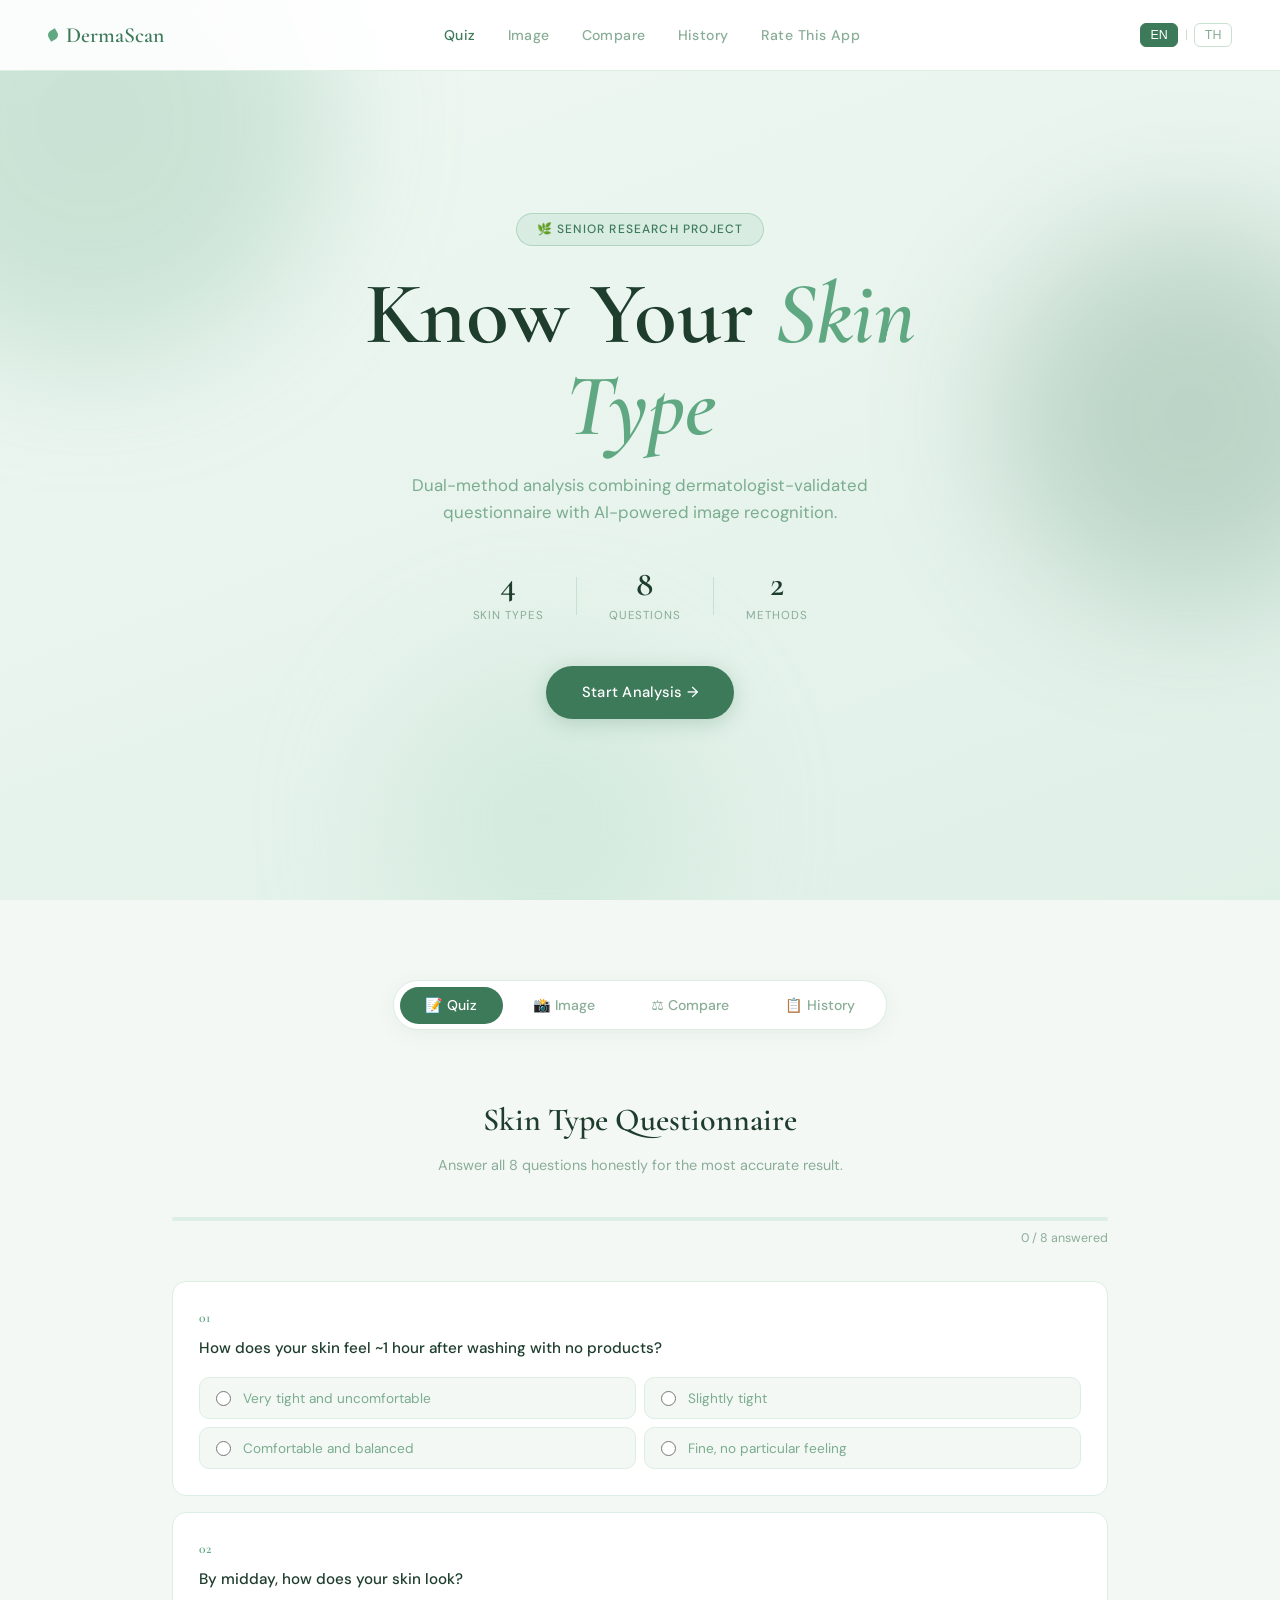
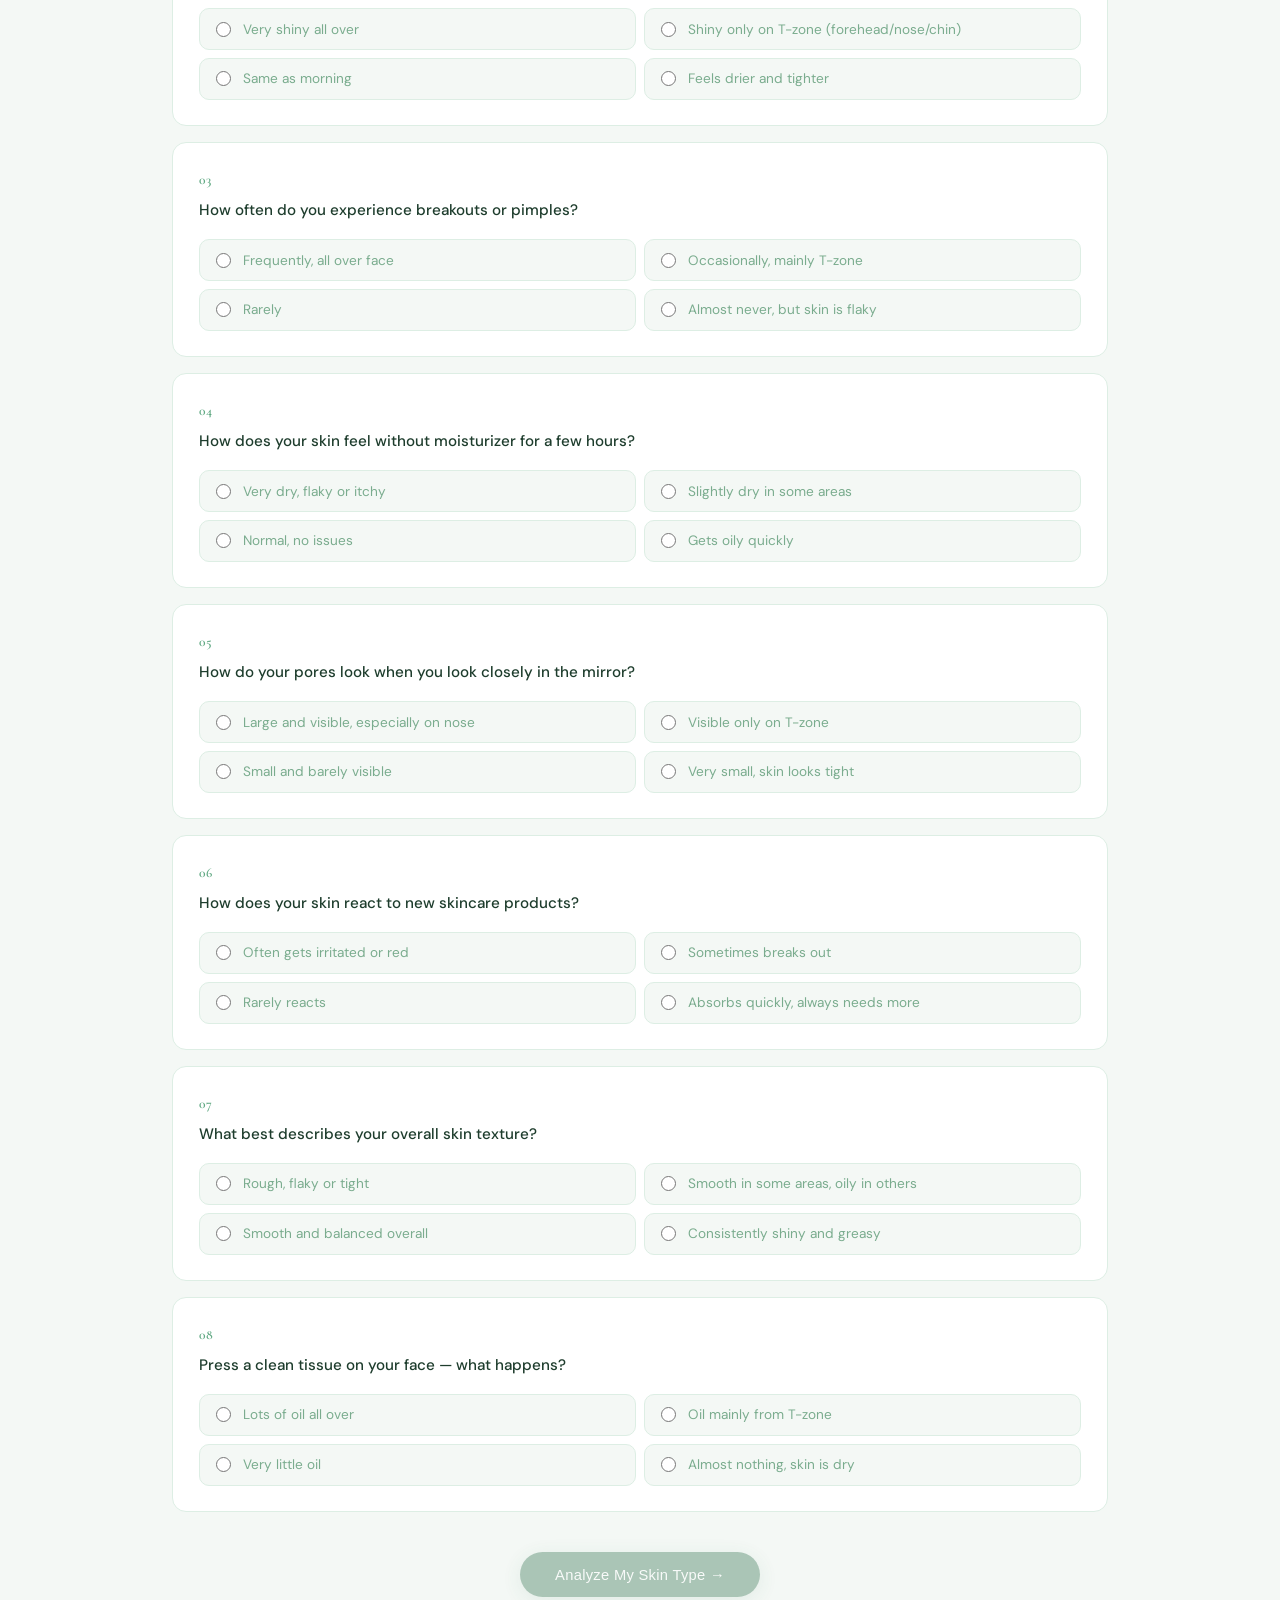
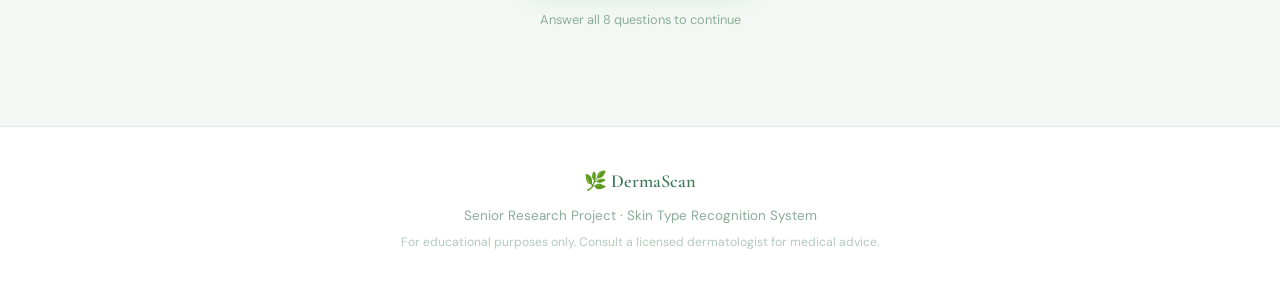
==== commit be12cbf2: "Add files via upload" ====
--- a/templates/index.html
+++ b/templates/index.html
@@ -14,16 +14,20 @@
 <nav class="nav">
   <div class="nav-brand">DermaScan</div>
   <div class="nav-links">
-    <a href="#" class="nav-link active" data-tab="questionnaire" data-i18n="tab_quiz">Questionnaire</a>
-    <a href="#" class="nav-link" data-tab="image" data-i18n="tab_image">Image Analysis</a>
-    <a href="#" class="nav-link" data-tab="compare" data-i18n="tab_compare">Compare Results</a>
-    <a href="#" class="nav-link" data-tab="history" data-i18n="tab_history">My History</a>
+    <a href="#" class="nav-link active" data-tab="questionnaire" data-i18n="tab_quiz">Quiz</a>
+    <a href="#" class="nav-link" data-tab="image" data-i18n="tab_image">Image</a>
+    <a href="#" class="nav-link" data-tab="compare" data-i18n="tab_compare">Compare</a>
+    <a href="#" class="nav-link" data-tab="history" data-i18n="tab_history">History</a>
     <a href="#" class="nav-link" data-tab="sus">Rate This App</a>
   </div>
   <div class="lang-switch">
     <button class="lang-btn active" data-lang="en">EN</button>
     <span class="lang-sep">|</span>
     <button class="lang-btn" data-lang="th">TH</button>
+  </div>
+  <div class="user-bar" id="user-bar" style="display:none">
+    <span class="user-greeting" id="user-greeting"></span>
+    <button class="logout-link" onclick="doLogout()">Logout</button>
   </div>
 </nav>
 
@@ -53,10 +57,10 @@
 <main class="main" id="tabs-section">
   <div class="tabs-wrapper">
     <div class="tabs">
-      <button class="tab active" data-tab="questionnaire" data-i18n="tab_quiz">📝 Questionnaire</button>
-      <button class="tab" data-tab="image" data-i18n="tab_image">📸 Image Analysis</button>
-      <button class="tab" data-tab="compare" data-i18n="tab_compare">⚖️ Compare Results</button>
-      <button class="tab" data-tab="history" data-i18n="tab_history">📋 My History</button>
+      <button class="tab active" data-tab="questionnaire" data-i18n="tab_quiz">📝 Quiz</button>
+      <button class="tab" data-tab="image" data-i18n="tab_image">📸 Image</button>
+      <button class="tab" data-tab="compare" data-i18n="tab_compare">⚖️ Compare</button>
+      <button class="tab" data-tab="history" data-i18n="tab_history">📋 History</button>
     </div>
   </div>
 
@@ -163,7 +167,7 @@
   <!-- TAB 2: Image Analysis -->
   <section class="tab-content" id="tab-image">
     <div class="section-header">
-      <h2>Image Analysis</h2>
+      <h2>Image</h2>
       <p data-i18n="upload_sub">Upload a clear face photo for skin type detection and condition analysis.</p>
     </div>
     <div class="upload-area" id="upload-area">
@@ -186,7 +190,7 @@
   <!-- TAB 3: Compare -->
   <section class="tab-content" id="tab-compare">
     <div class="section-header">
-      <h2 data-i18n="tab_compare">Compare Results</h2>
+      <h2 data-i18n="tab_compare">Compare</h2>
       <p>Side-by-side comparison of both analysis methods.</p>
     </div>
     <div id="compare-content">
@@ -254,7 +258,7 @@
             </div>
           </div>
 
-          <div class="sus-card" data-q="1">
+          <div class="sus-card" data-q="1" style="border-left:3px solid #fb923c">
             <div class="sus-q-num">Q2</div>
             <div class="sus-q-text">I found the system unnecessarily complex.</div>
             <div class="sus-options">
@@ -278,7 +282,7 @@
             </div>
           </div>
 
-          <div class="sus-card" data-q="3">
+          <div class="sus-card" data-q="3" style="border-left:3px solid #fb923c">
             <div class="sus-q-num">Q4</div>
             <div class="sus-q-text">I think that I would need the support of a technical person to use this system.</div>
             <div class="sus-options">
@@ -302,7 +306,7 @@
             </div>
           </div>
 
-          <div class="sus-card" data-q="5">
+          <div class="sus-card" data-q="5" style="border-left:3px solid #fb923c">
             <div class="sus-q-num">Q6</div>
             <div class="sus-q-text">I thought there was too much inconsistency in this system.</div>
             <div class="sus-options">
@@ -326,7 +330,7 @@
             </div>
           </div>
 
-          <div class="sus-card" data-q="7">
+          <div class="sus-card" data-q="7" style="border-left:3px solid #fb923c">
             <div class="sus-q-num">Q8</div>
             <div class="sus-q-text">I found the system very cumbersome to use.</div>
             <div class="sus-options">
@@ -350,7 +354,7 @@
             </div>
           </div>
 
-          <div class="sus-card" data-q="9">
+          <div class="sus-card" data-q="9" style="border-left:3px solid #fb923c">
             <div class="sus-q-num">Q10</div>
             <div class="sus-q-text">I needed to learn a lot of things before I could get going with this system.</div>
             <div class="sus-options">
--- a/static/css/style.css
+++ b/static/css/style.css
@@ -573,3 +573,166 @@
 .chart-bar-wrap { display: flex; flex-direction: column; align-items: center; gap: 4px; flex: 1; }
 .chart-bar { width: 100%; background: var(--accent2); border-radius: 4px 4px 0 0; min-height: 4px; transition: height 0.5s ease; }
 .chart-label { font-size: 0.65rem; color: var(--text-soft); text-align: center; }
+
+/* ── SUS Survey ────────────────────────────────────────────────────── */
+.sus-instructions {
+  background: var(--bg2); border: 1px solid var(--border);
+  border-radius: var(--radius); padding: 1.2rem 1.5rem;
+  margin-bottom: 1.5rem;
+}
+.sus-instructions p { font-size: 0.9rem; color: var(--text-muted); margin-bottom: 0.6rem; }
+.sus-scale-legend {
+  display: flex; gap: 1rem; flex-wrap: wrap;
+  font-size: 0.78rem; color: var(--text-soft);
+}
+.sus-scale-legend span {
+  padding: 0.2rem 0.6rem;
+  background: var(--bg3); border-radius: 6px;
+  border: 1px solid var(--border);
+}
+
+.sus-questions { display: flex; flex-direction: column; gap: 0.8rem; margin-bottom: 2rem; }
+
+.sus-card {
+  background: var(--bg2); border: 1px solid var(--border);
+  border-radius: var(--radius); padding: 1.1rem 1.4rem;
+  display: flex; align-items: center; gap: 1rem;
+  transition: border-color 0.2s;
+}
+.sus-card.answered { border-color: var(--border2); }
+
+.sus-q-num {
+  font-family: var(--font-display); font-size: 0.9rem;
+  color: var(--accent2); font-weight: 600;
+  min-width: 28px; letter-spacing: 0.05em;
+}
+.sus-q-text {
+  flex: 1; font-size: 0.92rem; color: var(--text); line-height: 1.5;
+}
+.sus-options {
+  display: flex; gap: 0.4rem; flex-shrink: 0;
+}
+.sus-opt {
+  display: flex; flex-direction: column; align-items: center;
+  cursor: pointer;
+}
+.sus-opt input[type=radio] { display: none; }
+.sus-opt span {
+  width: 36px; height: 36px;
+  display: flex; align-items: center; justify-content: center;
+  border: 2px solid var(--border);
+  border-radius: 50%; font-size: 0.88rem; font-weight: 500;
+  color: var(--text-soft); transition: all 0.15s;
+  cursor: pointer;
+}
+.sus-opt:hover span { border-color: var(--accent2); color: var(--accent); }
+.sus-opt input:checked + span {
+  background: var(--accent); border-color: var(--accent);
+  color: #fff; font-weight: 700;
+}
+
+/* SUS Result */
+.sus-result-box {
+  background: var(--bg2); border: 1px solid var(--border);
+  border-radius: var(--radius); padding: 2rem;
+  text-align: center; margin-bottom: 1.5rem;
+}
+.sus-score-big {
+  font-family: var(--font-display); font-size: 5rem;
+  font-weight: 600; line-height: 1;
+  margin-bottom: 0.3rem;
+}
+.sus-grade {
+  display: inline-block; padding: 0.35rem 1.2rem;
+  border-radius: 999px; font-size: 0.95rem;
+  font-weight: 600; margin-bottom: 0.8rem;
+}
+.sus-scale {
+  display: flex; gap: 0.3rem; justify-content: center;
+  flex-wrap: wrap; margin: 1rem 0;
+}
+.sus-scale-item {
+  padding: 0.3rem 0.8rem; border-radius: 8px;
+  font-size: 0.78rem; font-weight: 500; opacity: 0.5;
+  border: 1px solid transparent;
+}
+.sus-scale-item.active { opacity: 1; border-color: currentColor; }
+
+/* Combined Result */
+.combined-result-box {
+  background: var(--accent); border-radius: var(--radius);
+  padding: 1.8rem; text-align: center;
+  margin-bottom: 1.5rem; position: relative; overflow: hidden;
+}
+.combined-result-box::before {
+  content: ''; position: absolute; inset: 0;
+  background: radial-gradient(ellipse at 50% 0%, rgba(255,255,255,0.1) 0%, transparent 60%);
+}
+.combined-type {
+  font-family: var(--font-display); font-size: 2.2rem;
+  font-weight: 600; color: #fff; margin-bottom: 0.3rem;
+}
+.combined-conf { font-size: 0.85rem; color: rgba(255,255,255,0.8); margin-bottom: 0.8rem; }
+.agree-badge {
+  display: inline-flex; align-items: center; gap: 0.4rem;
+  padding: 0.3rem 1rem; border-radius: 999px;
+  font-size: 0.82rem; font-weight: 600;
+}
+.agree-badge.agree  { background: rgba(255,255,255,0.2); color: #fff; }
+.agree-badge.differ { background: rgba(245,166,35,0.3);  color: #fde68a; }
+.formula-line {
+  font-size: 0.8rem; color: rgba(255,255,255,0.7);
+  font-family: 'Courier New', monospace; margin-top: 0.6rem;
+}
+
+@media (max-width: 700px) {
+  .sus-card { flex-direction: column; align-items: flex-start; }
+  .sus-options { margin-top: 0.5rem; }
+}
+
+/* ── User bar ───────────────────────────────────────────────────────── */
+.user-bar { display: flex; align-items: center; gap: 0.8rem; }
+.user-greeting { font-size: 0.85rem; color: var(--text-soft); }
+.user-greeting strong { color: var(--accent); }
+.logout-link {
+  padding: 0.3rem 0.9rem; background: none;
+  border: 1px solid var(--border); border-radius: 999px;
+  color: var(--text-soft); font-size: 0.8rem;
+  cursor: pointer; font-family: var(--font-body);
+  transition: all 0.2s;
+}
+.logout-link:hover { border-color: #f87171; color: #f87171; }
+
+/* ── Verify Result ──────────────────────────────────────────────────── */
+.verify-box {
+  background: var(--bg2); border: 1px solid var(--border2);
+  border-radius: var(--radius); padding: 1.4rem;
+  margin-top: 1.5rem; text-align: center;
+}
+.verify-box p { font-size: 0.92rem; color: var(--text); margin-bottom: 1rem; font-weight: 500; }
+.verify-opts { display: flex; gap: 0.8rem; justify-content: center; flex-wrap: wrap; }
+.verify-yes-btn {
+  padding: 0.6rem 1.4rem; background: var(--bg3);
+  border: 1px solid var(--border2); border-radius: 999px;
+  color: var(--accent); font-size: 0.88rem; font-weight: 500;
+  cursor: pointer; font-family: var(--font-body); transition: all 0.2s;
+}
+.verify-yes-btn:hover { background: var(--accent); color: #fff; }
+.verify-type-wrap { display: flex; gap: 0.5rem; align-items: center; }
+.verify-select {
+  padding: 0.55rem 0.9rem; background: var(--bg);
+  border: 1px solid var(--border); border-radius: 10px;
+  font-size: 0.88rem; color: var(--text); font-family: var(--font-body);
+}
+.verify-no-btn {
+  padding: 0.55rem 1.2rem; background: #fdf0eb;
+  border: 1px solid #f0cfc2; border-radius: 999px;
+  color: #c47a5a; font-size: 0.85rem; font-weight: 500;
+  cursor: pointer; font-family: var(--font-body); transition: all 0.2s;
+}
+.verify-no-btn:hover { background: #c47a5a; color: #fff; border-color: #c47a5a; }
+.verify-done {
+  padding: 0.8rem 1.5rem; background: var(--bg3);
+  border: 1px solid var(--border2); border-radius: 10px;
+  font-size: 0.9rem; color: var(--accent); font-weight: 500;
+}
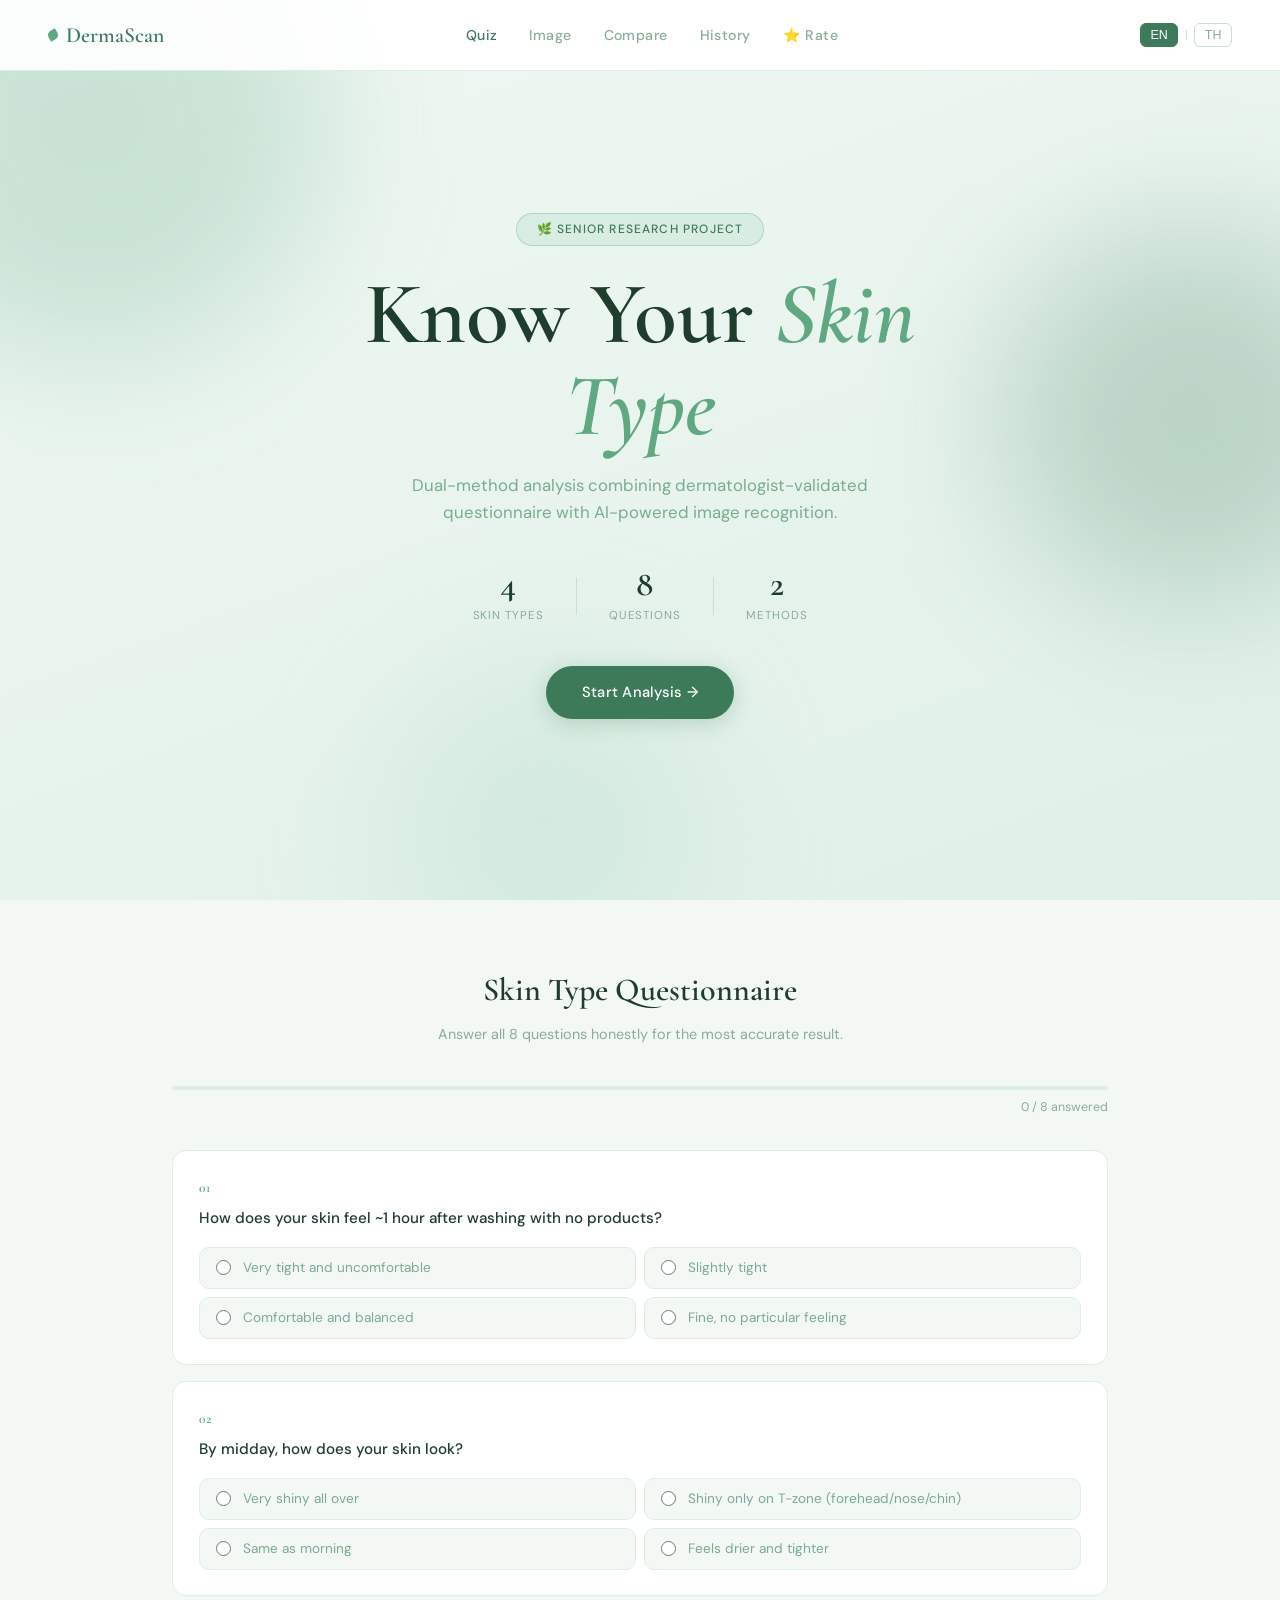
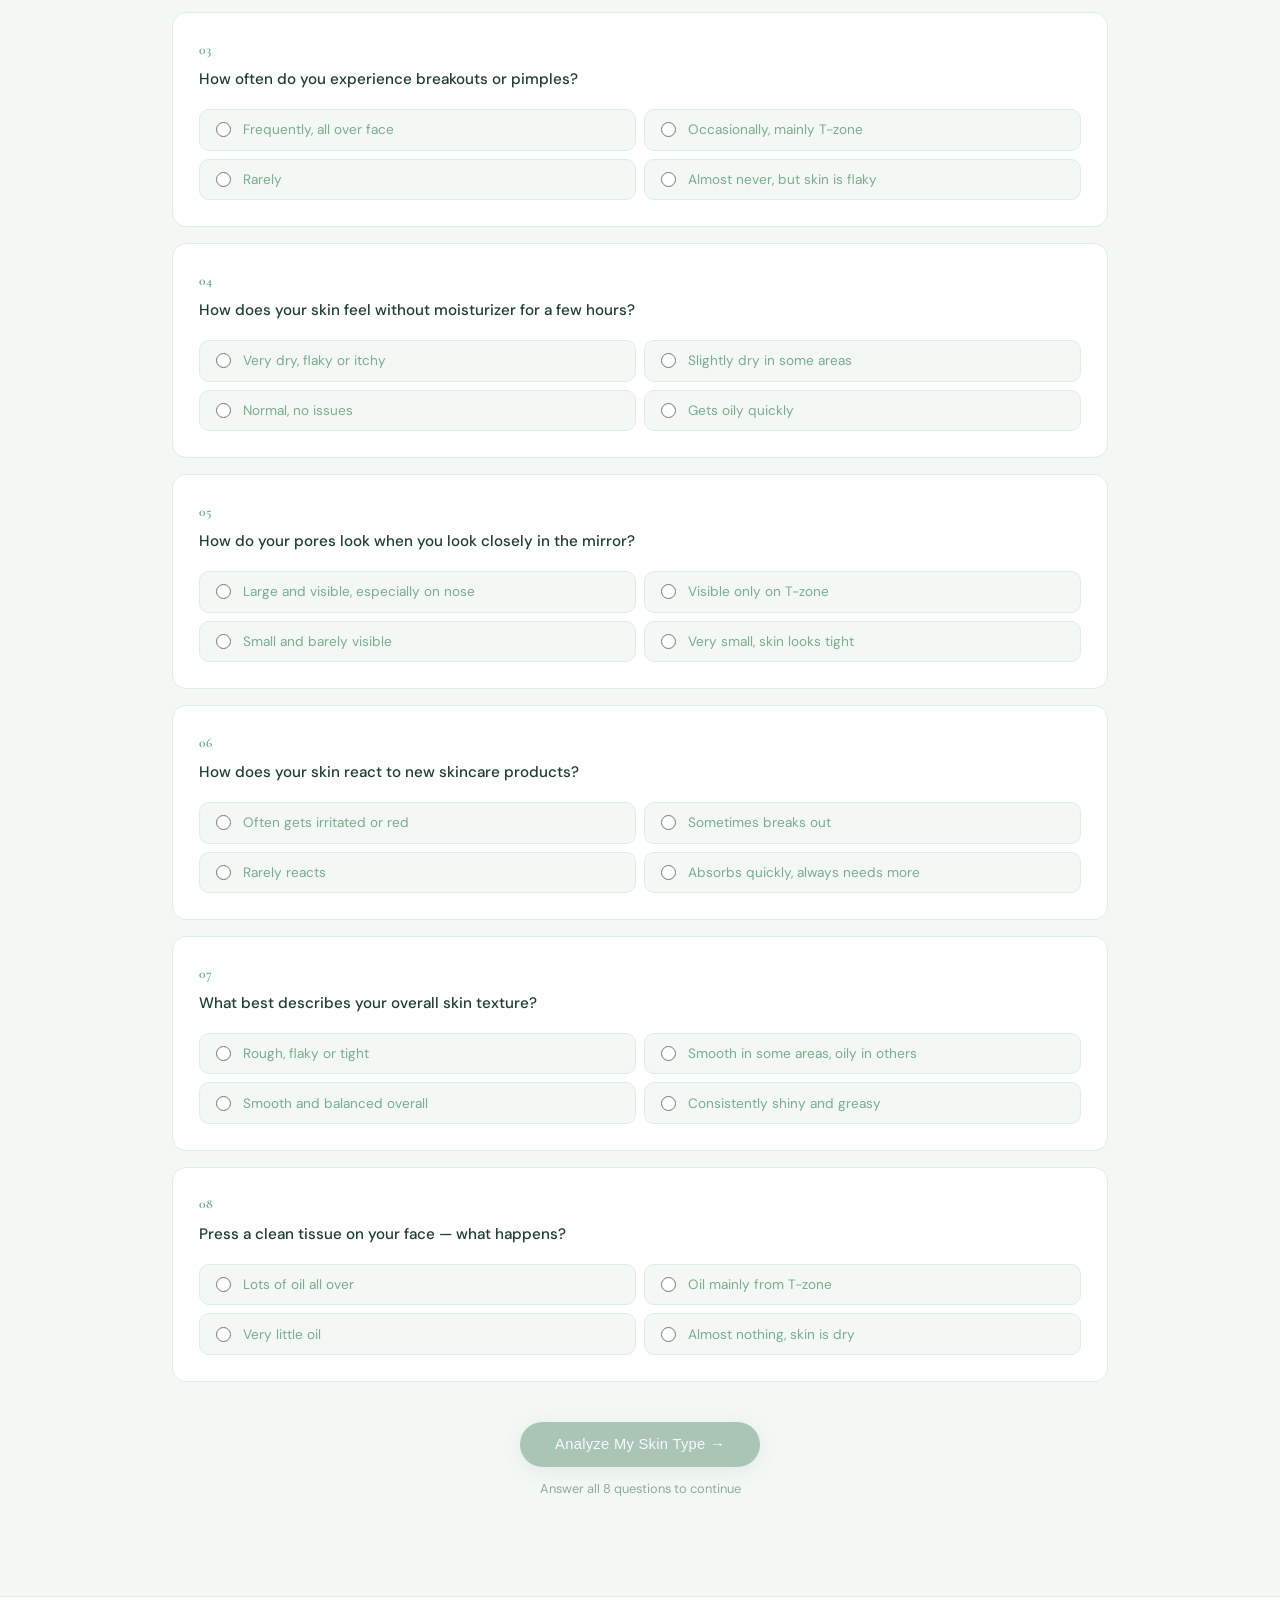
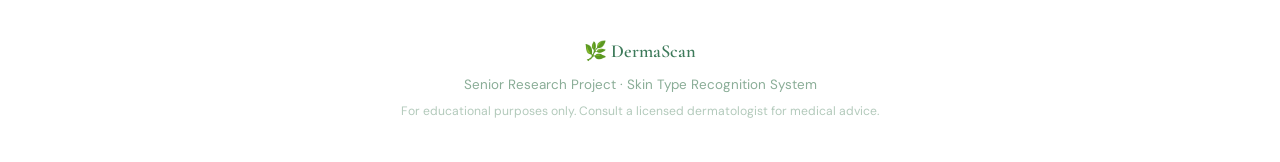
==== commit a1fe7f1a: "Add files via upload" ====
--- a/templates/index.html
+++ b/templates/index.html
@@ -18,7 +18,7 @@
     <a href="#" class="nav-link" data-tab="image" data-i18n="tab_image">Image</a>
     <a href="#" class="nav-link" data-tab="compare" data-i18n="tab_compare">Compare</a>
     <a href="#" class="nav-link" data-tab="history" data-i18n="tab_history">History</a>
-    <a href="#" class="nav-link" data-tab="sus">Rate This App</a>
+    <a href="#" class="nav-link" data-tab="sus">⭐ Rate</a>
   </div>
   <div class="lang-switch">
     <button class="lang-btn active" data-lang="en">EN</button>
@@ -55,14 +55,7 @@
 
 <!-- MAIN -->
 <main class="main" id="tabs-section">
-  <div class="tabs-wrapper">
-    <div class="tabs">
-      <button class="tab active" data-tab="questionnaire" data-i18n="tab_quiz">📝 Quiz</button>
-      <button class="tab" data-tab="image" data-i18n="tab_image">📸 Image</button>
-      <button class="tab" data-tab="compare" data-i18n="tab_compare">⚖️ Compare</button>
-      <button class="tab" data-tab="history" data-i18n="tab_history">📋 History</button>
-    </div>
-  </div>
+  
 
   <!-- TAB 1: Questionnaire -->
   <section class="tab-content active" id="tab-questionnaire">
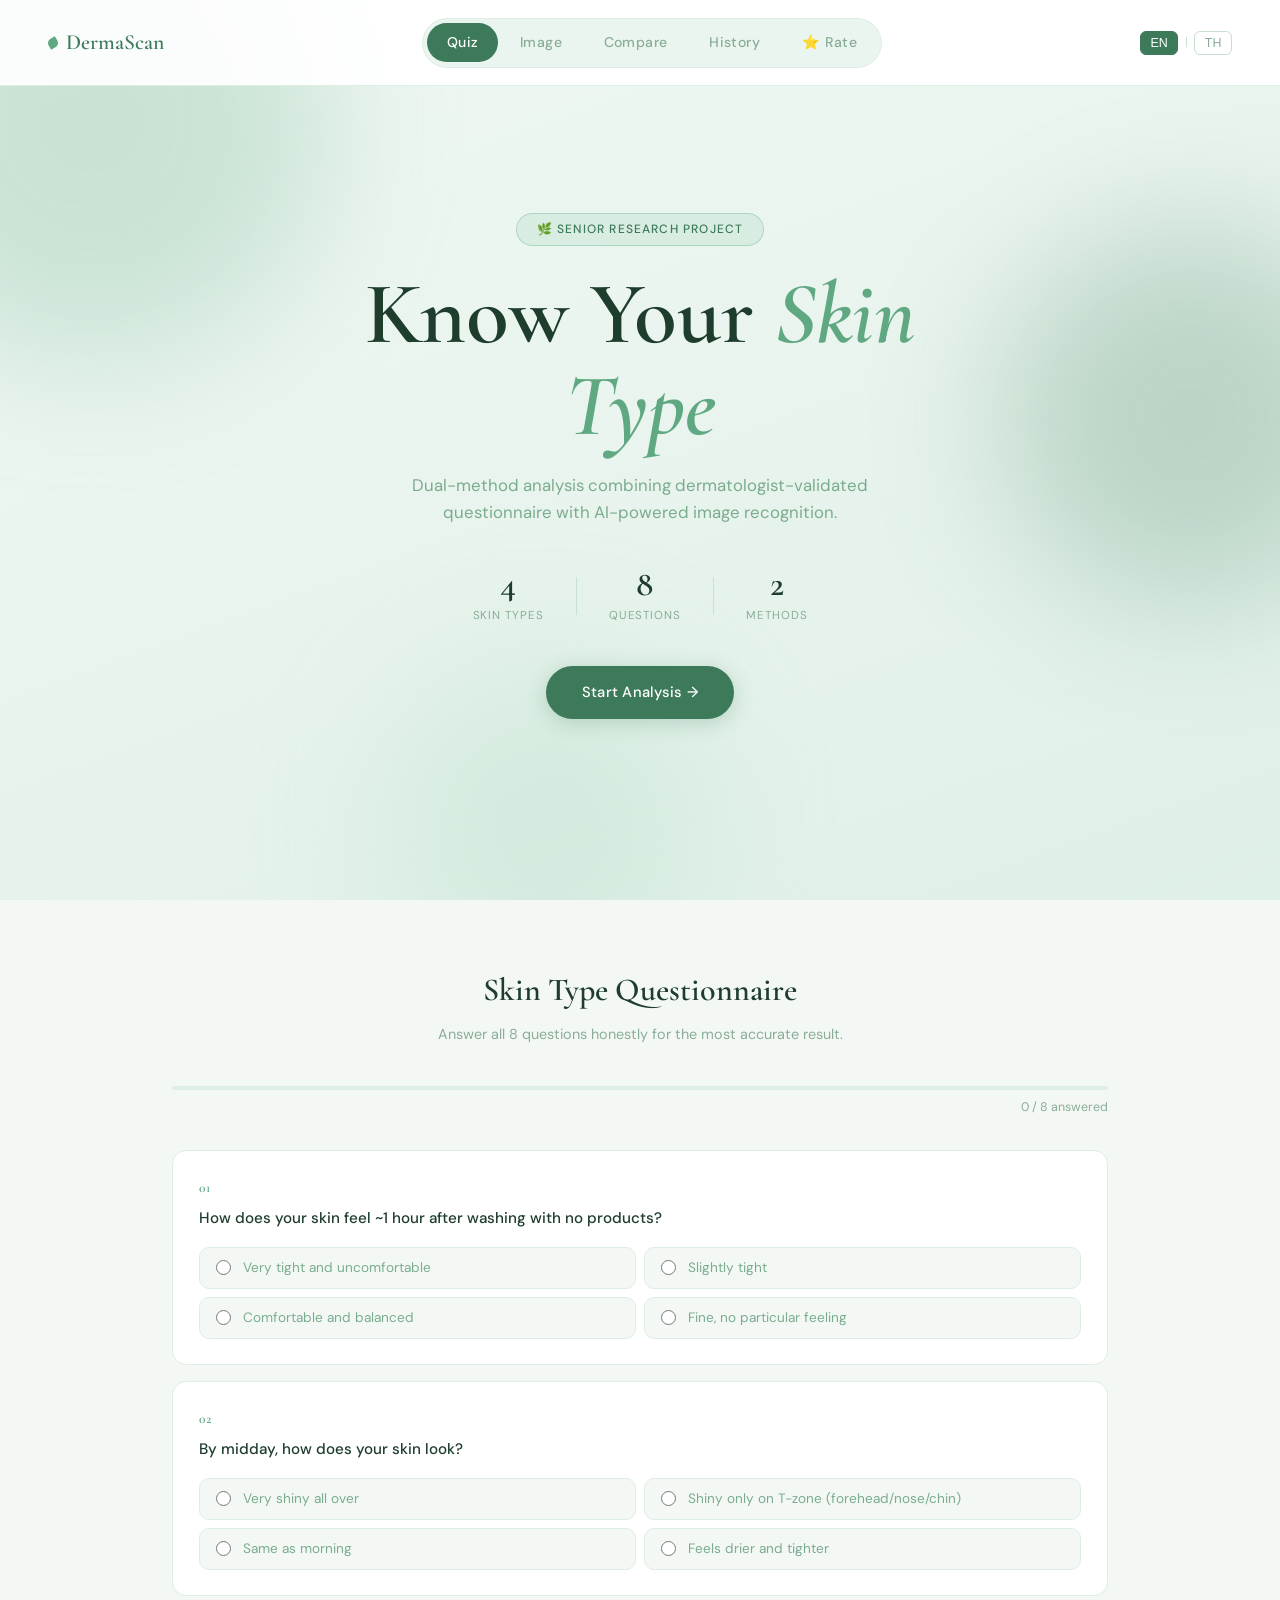
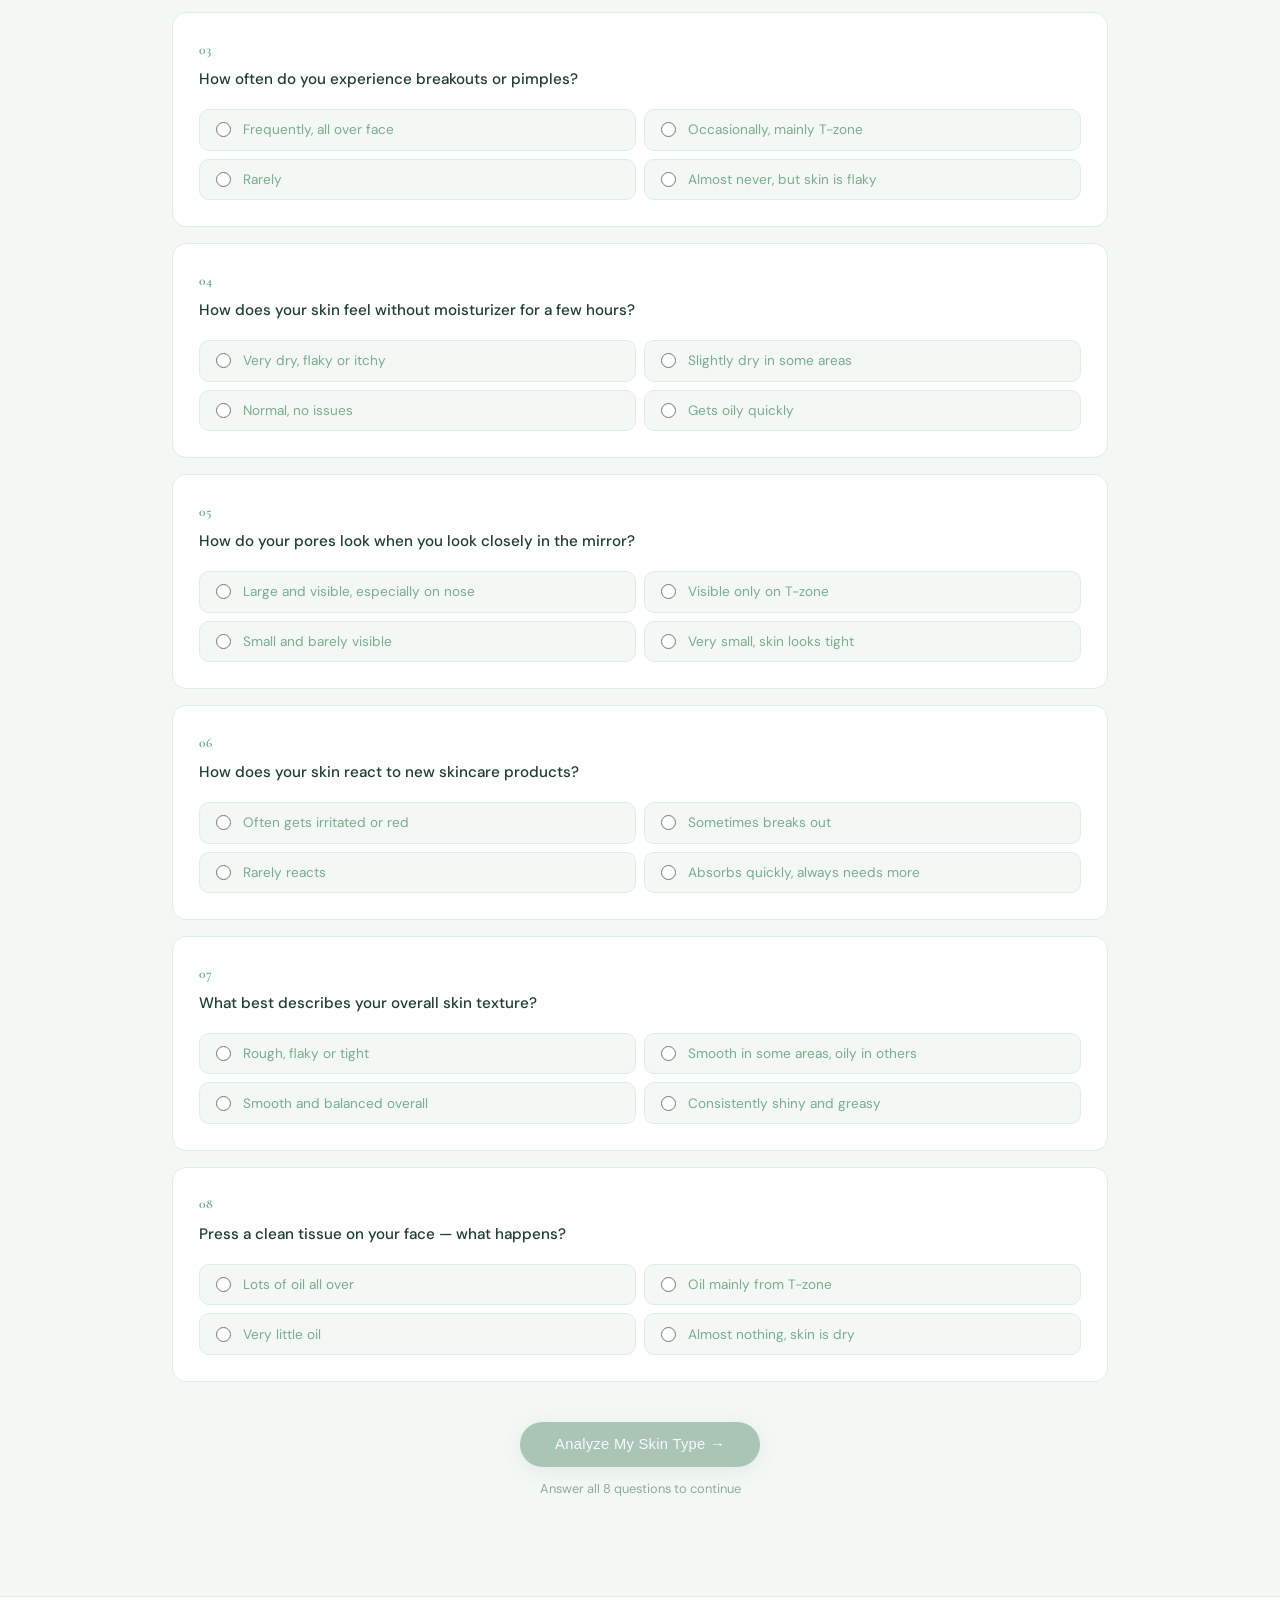
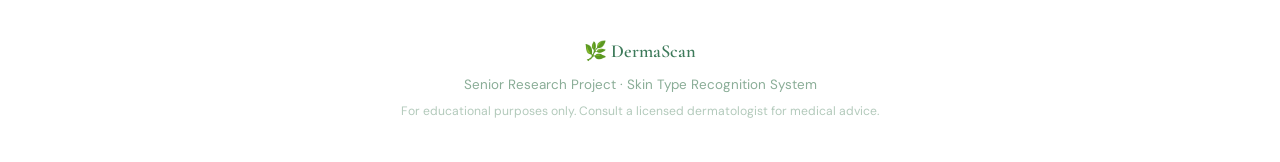
==== commit d9636b14: "Add files via upload" ====
--- a/templates/index.html
+++ b/templates/index.html
@@ -70,82 +70,82 @@
       <div class="questions-grid">
         <div class="question-card" data-q="0">
           <div class="q-number">01</div>
-          <h3>How does your skin feel ~1 hour after washing with no products?</h3>
-          <div class="options">
-            <label class="option"><input type="radio" name="q0" value="Very tight and uncomfortable"/><span>Very tight and uncomfortable</span></label>
-            <label class="option"><input type="radio" name="q0" value="Slightly tight"/><span>Slightly tight</span></label>
-            <label class="option"><input type="radio" name="q0" value="Comfortable and balanced"/><span>Comfortable and balanced</span></label>
-            <label class="option"><input type="radio" name="q0" value="Fine, no particular feeling"/><span>Fine, no particular feeling</span></label>
+          <h3 data-i18n="q1">How does your skin feel ~1 hour after washing with no products?</h3>
+          <div class="options">
+            <label class="option"><input type="radio" name="q0" value="Very tight and uncomfortable"/><span data-i18n="q1a1">Very tight and uncomfortable</span></label>
+            <label class="option"><input type="radio" name="q0" value="Slightly tight"/><span data-i18n="q1a2">Slightly tight</span></label>
+            <label class="option"><input type="radio" name="q0" value="Comfortable and balanced"/><span data-i18n="q1a3">Comfortable and balanced</span></label>
+            <label class="option"><input type="radio" name="q0" value="Fine, no particular feeling"/><span data-i18n="q1a4">Fine, no particular feeling</span></label>
           </div>
         </div>
         <div class="question-card" data-q="1">
           <div class="q-number">02</div>
-          <h3>By midday, how does your skin look?</h3>
-          <div class="options">
-            <label class="option"><input type="radio" name="q1" value="Very shiny all over"/><span>Very shiny all over</span></label>
-            <label class="option"><input type="radio" name="q1" value="Shiny only on T-zone"/><span>Shiny only on T-zone (forehead/nose/chin)</span></label>
-            <label class="option"><input type="radio" name="q1" value="Same as morning"/><span>Same as morning</span></label>
-            <label class="option"><input type="radio" name="q1" value="Feels drier and tighter"/><span>Feels drier and tighter</span></label>
+          <h3 data-i18n="q2">By midday, how does your skin look?</h3>
+          <div class="options">
+            <label class="option"><input type="radio" name="q1" value="Very shiny all over"/><span data-i18n="q2a1">Very shiny all over</span></label>
+            <label class="option"><input type="radio" name="q1" value="Shiny only on T-zone"/><span data-i18n="q2a2">Shiny only on T-zone (forehead/nose/chin)</span></label>
+            <label class="option"><input type="radio" name="q1" value="Same as morning"/><span data-i18n="q2a3">Same as morning</span></label>
+            <label class="option"><input type="radio" name="q1" value="Feels drier and tighter"/><span data-i18n="q2a4">Feels drier and tighter</span></label>
           </div>
         </div>
         <div class="question-card" data-q="2">
           <div class="q-number">03</div>
-          <h3>How often do you experience breakouts or pimples?</h3>
-          <div class="options">
-            <label class="option"><input type="radio" name="q2" value="Frequently, all over face"/><span>Frequently, all over face</span></label>
-            <label class="option"><input type="radio" name="q2" value="Occasionally, mainly T-zone"/><span>Occasionally, mainly T-zone</span></label>
-            <label class="option"><input type="radio" name="q2" value="Rarely"/><span>Rarely</span></label>
-            <label class="option"><input type="radio" name="q2" value="Almost never, but skin is flaky"/><span>Almost never, but skin is flaky</span></label>
+          <h3 data-i18n="q3">How often do you experience breakouts or pimples?</h3>
+          <div class="options">
+            <label class="option"><input type="radio" name="q2" value="Frequently, all over face"/><span data-i18n="q3a1">Frequently, all over face</span></label>
+            <label class="option"><input type="radio" name="q2" value="Occasionally, mainly T-zone"/><span data-i18n="q3a2">Occasionally, mainly T-zone</span></label>
+            <label class="option"><input type="radio" name="q2" value="Rarely"/><span data-i18n="q3a3">Rarely</span></label>
+            <label class="option"><input type="radio" name="q2" value="Almost never, but skin is flaky"/><span data-i18n="q3a4">Almost never, but skin is flaky</span></label>
           </div>
         </div>
         <div class="question-card" data-q="3">
           <div class="q-number">04</div>
-          <h3>How does your skin feel without moisturizer for a few hours?</h3>
-          <div class="options">
-            <label class="option"><input type="radio" name="q3" value="Very dry, flaky or itchy"/><span>Very dry, flaky or itchy</span></label>
-            <label class="option"><input type="radio" name="q3" value="Slightly dry in some areas"/><span>Slightly dry in some areas</span></label>
-            <label class="option"><input type="radio" name="q3" value="Normal, no issues"/><span>Normal, no issues</span></label>
-            <label class="option"><input type="radio" name="q3" value="Gets oily quickly"/><span>Gets oily quickly</span></label>
+          <h3 data-i18n="q4">How does your skin feel without moisturizer for a few hours?</h3>
+          <div class="options">
+            <label class="option"><input type="radio" name="q3" value="Very dry, flaky or itchy"/><span data-i18n="q4a1">Very dry, flaky or itchy</span></label>
+            <label class="option"><input type="radio" name="q3" value="Slightly dry in some areas"/><span data-i18n="q4a2">Slightly dry in some areas</span></label>
+            <label class="option"><input type="radio" name="q3" value="Normal, no issues"/><span data-i18n="q4a3">Normal, no issues</span></label>
+            <label class="option"><input type="radio" name="q3" value="Gets oily quickly"/><span data-i18n="q4a4">Gets oily quickly</span></label>
           </div>
         </div>
         <div class="question-card" data-q="4">
           <div class="q-number">05</div>
-          <h3>How do your pores look when you look closely in the mirror?</h3>
-          <div class="options">
-            <label class="option"><input type="radio" name="q4" value="Large and visible especially on nose"/><span>Large and visible, especially on nose</span></label>
-            <label class="option"><input type="radio" name="q4" value="Visible only on T-zone"/><span>Visible only on T-zone</span></label>
-            <label class="option"><input type="radio" name="q4" value="Small and barely visible"/><span>Small and barely visible</span></label>
-            <label class="option"><input type="radio" name="q4" value="Very small, skin looks tight"/><span>Very small, skin looks tight</span></label>
+          <h3 data-i18n="q5">How do your pores look when you look closely in the mirror?</h3>
+          <div class="options">
+            <label class="option"><input type="radio" name="q4" value="Large and visible especially on nose"/><span data-i18n="q5a1">Large and visible, especially on nose</span></label>
+            <label class="option"><input type="radio" name="q4" value="Visible only on T-zone"/><span data-i18n="q5a2">Visible only on T-zone</span></label>
+            <label class="option"><input type="radio" name="q4" value="Small and barely visible"/><span data-i18n="q5a3">Small and barely visible</span></label>
+            <label class="option"><input type="radio" name="q4" value="Very small, skin looks tight"/><span data-i18n="q5a4">Very small, skin looks tight</span></label>
           </div>
         </div>
         <div class="question-card" data-q="5">
           <div class="q-number">06</div>
-          <h3>How does your skin react to new skincare products?</h3>
-          <div class="options">
-            <label class="option"><input type="radio" name="q5" value="Often irritated or red"/><span>Often gets irritated or red</span></label>
-            <label class="option"><input type="radio" name="q5" value="Sometimes breaks out"/><span>Sometimes breaks out</span></label>
-            <label class="option"><input type="radio" name="q5" value="Rarely reacts"/><span>Rarely reacts</span></label>
-            <label class="option"><input type="radio" name="q5" value="Absorbs quickly, needs more"/><span>Absorbs quickly, always needs more</span></label>
+          <h3 data-i18n="q6">How does your skin react to new skincare products?</h3>
+          <div class="options">
+            <label class="option"><input type="radio" name="q5" value="Often irritated or red"/><span data-i18n="q6a1">Often gets irritated or red</span></label>
+            <label class="option"><input type="radio" name="q5" value="Sometimes breaks out"/><span data-i18n="q6a2">Sometimes breaks out</span></label>
+            <label class="option"><input type="radio" name="q5" value="Rarely reacts"/><span data-i18n="q6a3">Rarely reacts</span></label>
+            <label class="option"><input type="radio" name="q5" value="Absorbs quickly, needs more"/><span data-i18n="q6a4">Absorbs quickly, always needs more</span></label>
           </div>
         </div>
         <div class="question-card" data-q="6">
           <div class="q-number">07</div>
-          <h3>What best describes your overall skin texture?</h3>
-          <div class="options">
-            <label class="option"><input type="radio" name="q6" value="Rough, flaky or tight"/><span>Rough, flaky or tight</span></label>
-            <label class="option"><input type="radio" name="q6" value="Smooth some areas, oily others"/><span>Smooth in some areas, oily in others</span></label>
-            <label class="option"><input type="radio" name="q6" value="Smooth and balanced overall"/><span>Smooth and balanced overall</span></label>
-            <label class="option"><input type="radio" name="q6" value="Consistently shiny and greasy"/><span>Consistently shiny and greasy</span></label>
+          <h3 data-i18n="q7">What best describes your overall skin texture?</h3>
+          <div class="options">
+            <label class="option"><input type="radio" name="q6" value="Rough, flaky or tight"/><span data-i18n="q7a1">Rough, flaky or tight</span></label>
+            <label class="option"><input type="radio" name="q6" value="Smooth some areas, oily others"/><span data-i18n="q7a2">Smooth in some areas, oily in others</span></label>
+            <label class="option"><input type="radio" name="q6" value="Smooth and balanced overall"/><span data-i18n="q7a3">Smooth and balanced overall</span></label>
+            <label class="option"><input type="radio" name="q6" value="Consistently shiny and greasy"/><span data-i18n="q7a4">Consistently shiny and greasy</span></label>
           </div>
         </div>
         <div class="question-card" data-q="7">
           <div class="q-number">08</div>
-          <h3>Press a clean tissue on your face — what happens?</h3>
-          <div class="options">
-            <label class="option"><input type="radio" name="q7" value="Lots of oil all over"/><span>Lots of oil all over</span></label>
-            <label class="option"><input type="radio" name="q7" value="Oil mainly from T-zone"/><span>Oil mainly from T-zone</span></label>
-            <label class="option"><input type="radio" name="q7" value="Very little oil"/><span>Very little oil</span></label>
-            <label class="option"><input type="radio" name="q7" value="Almost nothing, skin is dry"/><span>Almost nothing, skin is dry</span></label>
+          <h3 data-i18n="q8">Press a clean tissue on your face — what happens?</h3>
+          <div class="options">
+            <label class="option"><input type="radio" name="q7" value="Lots of oil all over"/><span data-i18n="q8a1">Lots of oil all over</span></label>
+            <label class="option"><input type="radio" name="q7" value="Oil mainly from T-zone"/><span data-i18n="q8a2">Oil mainly from T-zone</span></label>
+            <label class="option"><input type="radio" name="q7" value="Very little oil"/><span data-i18n="q8a3">Very little oil</span></label>
+            <label class="option"><input type="radio" name="q7" value="Almost nothing, skin is dry"/><span data-i18n="q8a4">Almost nothing, skin is dry</span></label>
           </div>
         </div>
       </div>
@@ -219,20 +219,20 @@
   <!-- TAB 5: SUS Survey -->
   <section class="tab-content" id="tab-sus">
     <div class="section-header">
-      <h2>System Usability Scale (SUS)</h2>
-      <p>Help improve DermaScan — answer 10 quick questions about your experience</p>
+      <h2 data-i18n="sus_title">System Usability Scale (SUS)</h2>
+      <p data-i18n="sus_sub">Help improve DermaScan — answer 10 quick questions about your experience</p>
       <p style="font-size:0.78rem;margin-top:0.3rem;opacity:0.7">Based on Brooke (1996) — the industry-standard usability evaluation method</p>
     </div>
 
     <div id="sus-form-wrap">
       <div class="sus-instructions">
-        <p>For each statement, select how much you <strong>agree or disagree</strong> on a scale of 1 to 5.</p>
+        <p data-i18n="sus_instruction">For each statement, select how much you <strong>agree or disagree</strong> on a scale of 1 to 5.</p>
         <div class="sus-scale-legend">
-          <span>1 = Strongly Disagree</span>
-          <span>2 = Disagree</span>
-          <span>3 = Neutral</span>
-          <span>4 = Agree</span>
-          <span>5 = Strongly Agree</span>
+          <span data-i18n="sus_scale_1">1 = Strongly Disagree</span>
+          <span data-i18n="sus_scale_2">2 = Disagree</span>
+          <span data-i18n="sus_scale_3">3 = Neutral</span>
+          <span data-i18n="sus_scale_4">4 = Agree</span>
+          <span data-i18n="sus_scale_5">5 = Strongly Agree</span>
         </div>
       </div>
 
@@ -241,7 +241,7 @@
 
           <div class="sus-card" data-q="0">
             <div class="sus-q-num">Q1</div>
-            <div class="sus-q-text">I think that I would like to use this system frequently.</div>
+            <div class="sus-q-text" data-i18n="sus_q1">I think that I would like to use this system frequently.</div>
             <div class="sus-options">
               <label class="sus-opt"><input type="radio" name="sq0" value="1"/><span>1</span></label>
               <label class="sus-opt"><input type="radio" name="sq0" value="2"/><span>2</span></label>
@@ -253,7 +253,7 @@
 
           <div class="sus-card" data-q="1" style="border-left:3px solid #fb923c">
             <div class="sus-q-num">Q2</div>
-            <div class="sus-q-text">I found the system unnecessarily complex.</div>
+            <div class="sus-q-text" data-i18n="sus_q2">I found the system unnecessarily complex.</div>
             <div class="sus-options">
               <label class="sus-opt"><input type="radio" name="sq1" value="1"/><span>1</span></label>
               <label class="sus-opt"><input type="radio" name="sq1" value="2"/><span>2</span></label>
@@ -265,7 +265,7 @@
 
           <div class="sus-card" data-q="2">
             <div class="sus-q-num">Q3</div>
-            <div class="sus-q-text">I thought the system was easy to use.</div>
+            <div class="sus-q-text" data-i18n="sus_q3">I thought the system was easy to use.</div>
             <div class="sus-options">
               <label class="sus-opt"><input type="radio" name="sq2" value="1"/><span>1</span></label>
               <label class="sus-opt"><input type="radio" name="sq2" value="2"/><span>2</span></label>
@@ -277,7 +277,7 @@
 
           <div class="sus-card" data-q="3" style="border-left:3px solid #fb923c">
             <div class="sus-q-num">Q4</div>
-            <div class="sus-q-text">I think that I would need the support of a technical person to use this system.</div>
+            <div class="sus-q-text" data-i18n="sus_q4">I think that I would need the support of a technical person to use this system.</div>
             <div class="sus-options">
               <label class="sus-opt"><input type="radio" name="sq3" value="1"/><span>1</span></label>
               <label class="sus-opt"><input type="radio" name="sq3" value="2"/><span>2</span></label>
@@ -289,7 +289,7 @@
 
           <div class="sus-card" data-q="4">
             <div class="sus-q-num">Q5</div>
-            <div class="sus-q-text">I found the various functions in this system were well integrated.</div>
+            <div class="sus-q-text" data-i18n="sus_q5">I found the various functions in this system were well integrated.</div>
             <div class="sus-options">
               <label class="sus-opt"><input type="radio" name="sq4" value="1"/><span>1</span></label>
               <label class="sus-opt"><input type="radio" name="sq4" value="2"/><span>2</span></label>
@@ -301,7 +301,7 @@
 
           <div class="sus-card" data-q="5" style="border-left:3px solid #fb923c">
             <div class="sus-q-num">Q6</div>
-            <div class="sus-q-text">I thought there was too much inconsistency in this system.</div>
+            <div class="sus-q-text" data-i18n="sus_q6">I thought there was too much inconsistency in this system.</div>
             <div class="sus-options">
               <label class="sus-opt"><input type="radio" name="sq5" value="1"/><span>1</span></label>
               <label class="sus-opt"><input type="radio" name="sq5" value="2"/><span>2</span></label>
@@ -313,7 +313,7 @@
 
           <div class="sus-card" data-q="6">
             <div class="sus-q-num">Q7</div>
-            <div class="sus-q-text">I would imagine that most people would learn to use this system very quickly.</div>
+            <div class="sus-q-text" data-i18n="sus_q7">I would imagine that most people would learn to use this system very quickly.</div>
             <div class="sus-options">
               <label class="sus-opt"><input type="radio" name="sq6" value="1"/><span>1</span></label>
               <label class="sus-opt"><input type="radio" name="sq6" value="2"/><span>2</span></label>
@@ -325,7 +325,7 @@
 
           <div class="sus-card" data-q="7" style="border-left:3px solid #fb923c">
             <div class="sus-q-num">Q8</div>
-            <div class="sus-q-text">I found the system very cumbersome to use.</div>
+            <div class="sus-q-text" data-i18n="sus_q8">I found the system very cumbersome to use.</div>
             <div class="sus-options">
               <label class="sus-opt"><input type="radio" name="sq7" value="1"/><span>1</span></label>
               <label class="sus-opt"><input type="radio" name="sq7" value="2"/><span>2</span></label>
@@ -337,7 +337,7 @@
 
           <div class="sus-card" data-q="8">
             <div class="sus-q-num">Q9</div>
-            <div class="sus-q-text">I felt very confident using the system.</div>
+            <div class="sus-q-text" data-i18n="sus_q9">I felt very confident using the system.</div>
             <div class="sus-options">
               <label class="sus-opt"><input type="radio" name="sq8" value="1"/><span>1</span></label>
               <label class="sus-opt"><input type="radio" name="sq8" value="2"/><span>2</span></label>
@@ -349,7 +349,7 @@
 
           <div class="sus-card" data-q="9" style="border-left:3px solid #fb923c">
             <div class="sus-q-num">Q10</div>
-            <div class="sus-q-text">I needed to learn a lot of things before I could get going with this system.</div>
+            <div class="sus-q-text" data-i18n="sus_q10">I needed to learn a lot of things before I could get going with this system.</div>
             <div class="sus-options">
               <label class="sus-opt"><input type="radio" name="sq9" value="1"/><span>1</span></label>
               <label class="sus-opt"><input type="radio" name="sq9" value="2"/><span>2</span></label>
@@ -362,7 +362,7 @@
         </div>
 
         <div class="submit-wrap">
-          <button type="submit" class="btn-primary" id="sus-submit" disabled>Calculate My SUS Score →</button>
+          <button type="submit" class="btn-primary" id="sus-submit" disabled data-i18n="sus_submit">Calculate My SUS Score →</button>
           <p class="submit-note" id="sus-note">Answer all 10 questions to calculate your score</p>
         </div>
       </form>
--- a/static/css/style.css
+++ b/static/css/style.css
@@ -736,3 +736,217 @@
   border: 1px solid var(--border2); border-radius: 10px;
   font-size: 0.9rem; color: var(--accent); font-weight: 500;
 }
+
+/* ── SUS Note ──────────────────────────────────────────────────────── */
+.sus-note {
+  margin-top: 0.8rem;
+  padding: 0.7rem 1rem;
+  background: #fffbeb;
+  border: 1px solid #f5d98a;
+  border-radius: 8px;
+  font-size: 0.84rem;
+  color: #92600a;
+  line-height: 1.5;
+}
+
+/* ── Mobile Overhaul (max 480px phones) ───────────────────────────── */
+@media (max-width: 480px) {
+
+  /* Nav — hide links, show hamburger-style brand only */
+  .nav { padding: 0.8rem 1rem; }
+  .nav-brand { font-size: 1.1rem; }
+  .nav-links { display: none; }
+  .lang-switch { gap: 0.3rem; }
+  .lang-btn { padding: 0.2rem 0.5rem; font-size: 0.72rem; }
+  .user-bar { gap: 0.5rem; }
+  .user-greeting { font-size: 0.78rem; }
+  .logout-link { padding: 0.25rem 0.7rem; font-size: 0.75rem; }
+
+  /* Hero */
+  .hero { padding: 5rem 1.2rem 3rem; }
+  .hero-title { font-size: 2.4rem; }
+  .hero-sub { font-size: 0.88rem; }
+  .hero-stats { gap: 1rem; }
+  .stat-num { font-size: 1.6rem; }
+  .stat-label { font-size: 0.65rem; }
+
+  /* Tabs — 2 rows of icons on mobile */
+  .tabs-wrapper { padding: 0.5rem 0; }
+  .tabs {
+    display: grid;
+    grid-template-columns: 1fr 1fr 1fr;
+    border-radius: var(--radius);
+    width: calc(100vw - 2rem);
+    gap: 0.2rem;
+    padding: 0.3rem;
+  }
+  .tab {
+    padding: 0.55rem 0.3rem;
+    font-size: 0.72rem;
+    border-radius: 8px;
+    text-align: center;
+    line-height: 1.3;
+  }
+  /* Make Rate tab span full width on second row if 5 tabs */
+  .tab:nth-child(4) { grid-column: 1 / 2; }
+  .tab:nth-child(5) { grid-column: 2 / 4; }
+
+  /* Main content */
+  .main { padding: 2rem 1rem 5rem; }
+  .section-header h2 { font-size: 1.5rem; }
+
+  /* Question cards */
+  .question-card { padding: 1.1rem; }
+  .options { grid-template-columns: 1fr; gap: 0.4rem; }
+  .option { font-size: 0.82rem; padding: 0.6rem 0.8rem; }
+
+  /* Result */
+  .result-hero { padding: 1.5rem 1rem; }
+  .result-type { font-size: 1.8rem; }
+  .result-emoji { font-size: 2.2rem; }
+  .scores-grid { grid-template-columns: repeat(2,1fr); gap: 0.5rem; }
+  .score-val { font-size: 1.2rem; }
+
+  /* Info cards */
+  .info-grid { grid-template-columns: 1fr; }
+  .compare-grid { grid-template-columns: 1fr; }
+  .features-grid { grid-template-columns: 1fr; }
+  .products-grid { grid-template-columns: 1fr; }
+  .ingredient-guide { grid-template-columns: 1fr; }
+
+  /* Upload area */
+  .upload-area { padding: 2.5rem 1rem; }
+
+  /* SUS form */
+  .sus-card {
+    flex-direction: column;
+    align-items: flex-start;
+    gap: 0.7rem;
+  }
+  .sus-options { width: 100%; justify-content: space-between; }
+  .sus-opt span { width: 44px; height: 44px; font-size: 1rem; }
+
+  /* Verify box */
+  .verify-opts { flex-direction: column; align-items: stretch; }
+  .verify-type-wrap { flex-direction: column; gap: 0.4rem; }
+  .verify-select { width: 100%; }
+
+  /* Combined result */
+  .combined-result-box { padding: 1.2rem; }
+  .combined-type { font-size: 1.8rem; }
+
+  /* History chart */
+  .chart-bars { height: 80px; }
+
+  /* Admin page */
+  .stat-grid { grid-template-columns: repeat(2,1fr); }
+  .acc-grid  { grid-template-columns: 1fr; }
+}
+
+/* ── Tablet (481-768px) ────────────────────────────────────────────── */
+@media (min-width: 481px) and (max-width: 768px) {
+  .nav-links { display: none; }
+  .tabs {
+    flex-wrap: wrap;
+    border-radius: var(--radius);
+    justify-content: center;
+  }
+  .tab { padding: 0.55rem 1rem; font-size: 0.82rem; }
+  .main { padding: 2rem 1.5rem 5rem; }
+  .products-grid { grid-template-columns: 1fr; }
+  .hero-title { font-size: 3rem; }
+}
+
+/* ── Fix: bottom padding so tabs don't cover content on mobile ─────── */
+@media (max-width: 768px) {
+  .tabs-wrapper {
+    position: sticky; top: 56px;
+    background: var(--bg);
+    padding: 0.6rem 1rem;
+    margin-left: -1rem;
+    margin-right: -1rem;
+    width: calc(100% + 2rem);
+    box-shadow: 0 2px 8px rgba(0,0,0,0.06);
+    z-index: 50;
+    justify-content: center;
+  }
+  /* Bigger touch targets for mobile buttons */
+  .btn-primary { padding: 0.9rem 1.8rem; font-size: 0.9rem; }
+  .option { min-height: 44px; }
+  .sus-opt span { min-width: 40px; min-height: 40px; }
+}
+
+/* ── Nav links as tab buttons (now the only nav) ───────────────────── */
+.nav-links {
+  display: flex;
+  gap: 0.2rem;
+  background: var(--bg3);
+  border: 1px solid var(--border);
+  border-radius: 999px;
+  padding: 0.3rem;
+}
+.nav-link {
+  padding: 0.5rem 1.2rem;
+  border-radius: 999px;
+  font-size: 0.88rem;
+  font-weight: 500;
+  color: var(--text-soft);
+  text-decoration: none;
+  transition: all 0.2s;
+  white-space: nowrap;
+}
+.nav-link:hover  { color: var(--text); }
+.nav-link.active {
+  background: var(--accent);
+  color: #fff;
+}
+
+/* ── Mobile Nav Fix ────────────────────────────────────────────────── */
+@media (max-width: 768px) {
+  .nav {
+    flex-wrap: wrap;
+    gap: 0.5rem;
+    padding: 0.7rem 1rem;
+  }
+  .nav-links {
+    order: 3;
+    width: 100%;
+    display: grid;
+    grid-template-columns: repeat(3, 1fr);
+    border-radius: var(--radius);
+    padding: 0.25rem;
+    gap: 0.2rem;
+  }
+  /* Last two tabs (History + Rate) fill remaining space */
+  .nav-link:nth-child(4) { grid-column: 1 / 2; }
+  .nav-link:nth-child(5) { grid-column: 2 / 4; }
+
+  .nav-link {
+    padding: 0.45rem 0.3rem;
+    font-size: 0.72rem;
+    text-align: center;
+    border-radius: 8px;
+  }
+  .nav-brand { order: 1; }
+  .lang-switch { order: 2; }
+  .user-bar {
+    order: 4;
+    width: 100%;
+    justify-content: space-between;
+    padding: 0.3rem 0 0;
+    border-top: 1px solid var(--border);
+    margin-top: 0.2rem;
+  }
+}
+
+@media (max-width: 480px) {
+  .nav-links {
+    grid-template-columns: repeat(3, 1fr);
+  }
+  .nav-link:nth-child(4) { grid-column: 1 / 2; }
+  .nav-link:nth-child(5) { grid-column: 2 / 4; }
+  .nav-link {
+    font-size: 0.68rem;
+    padding: 0.4rem 0.2rem;
+  }
+}
